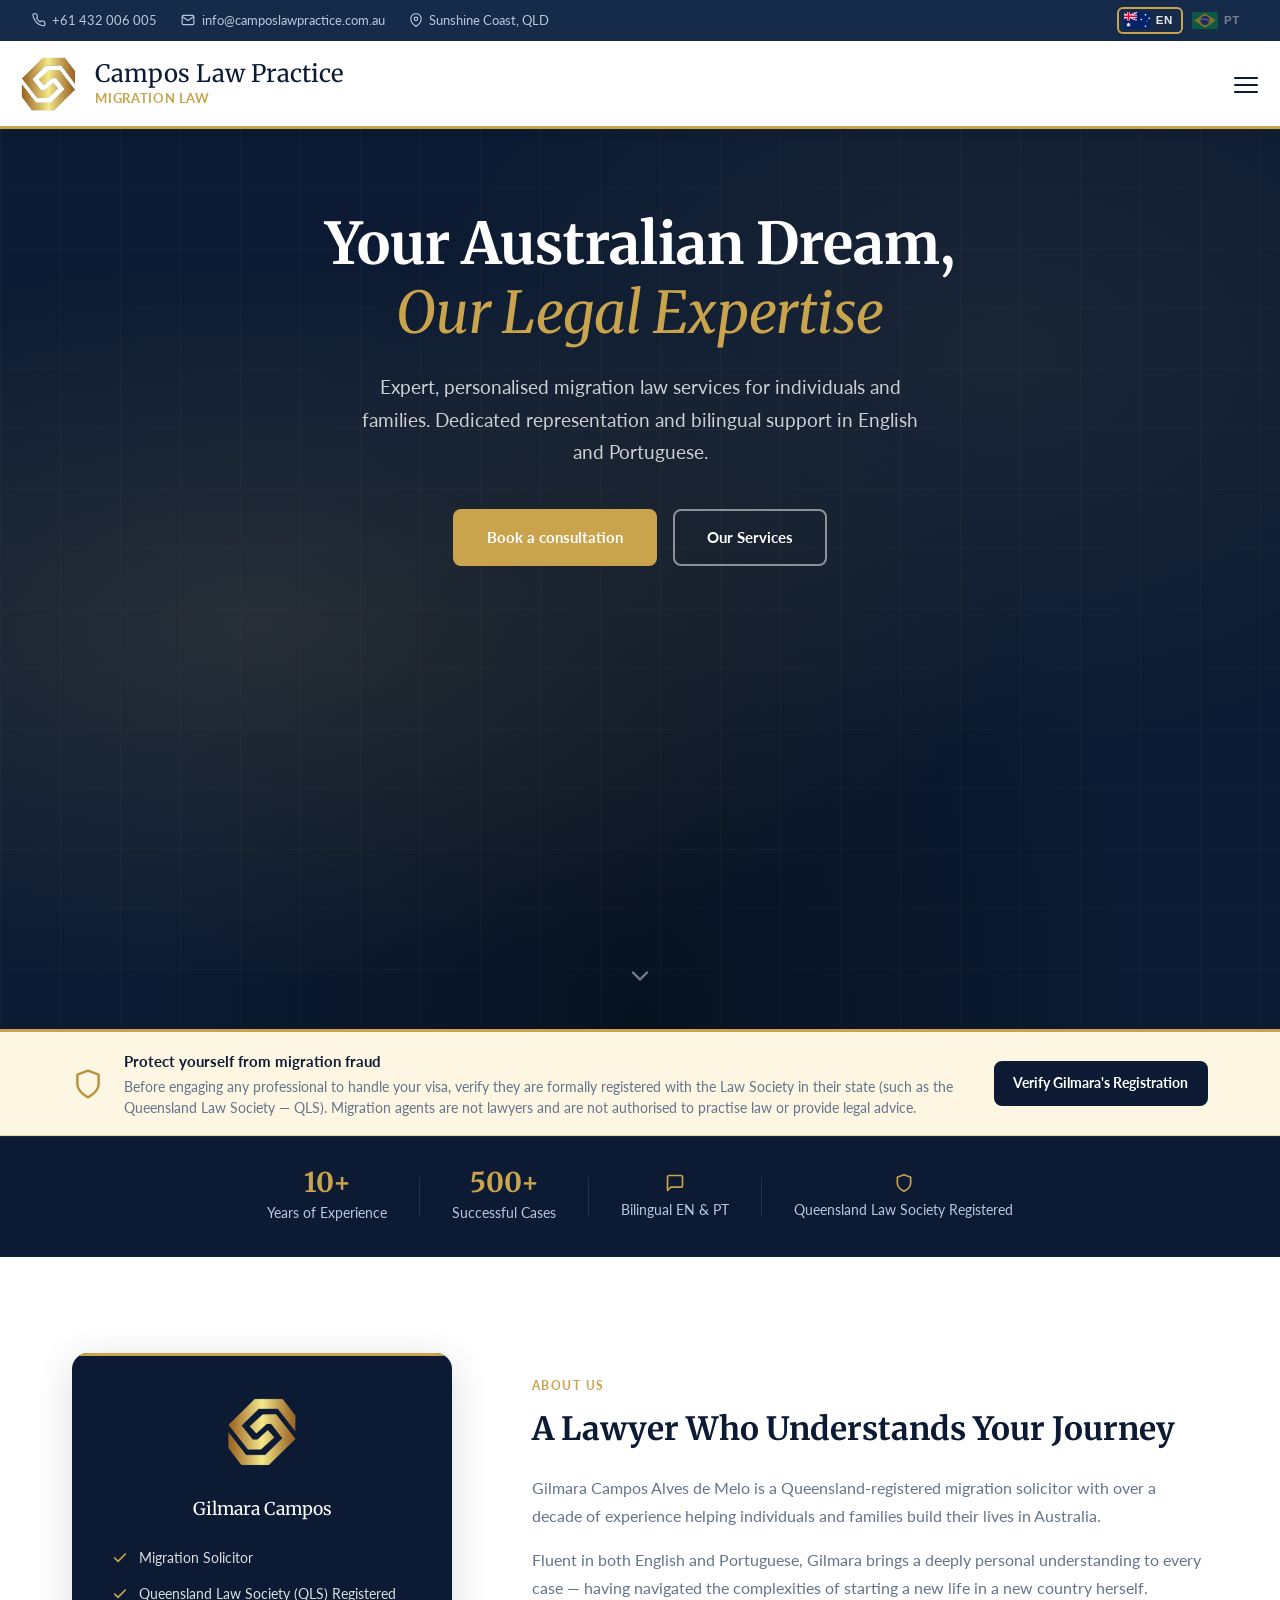
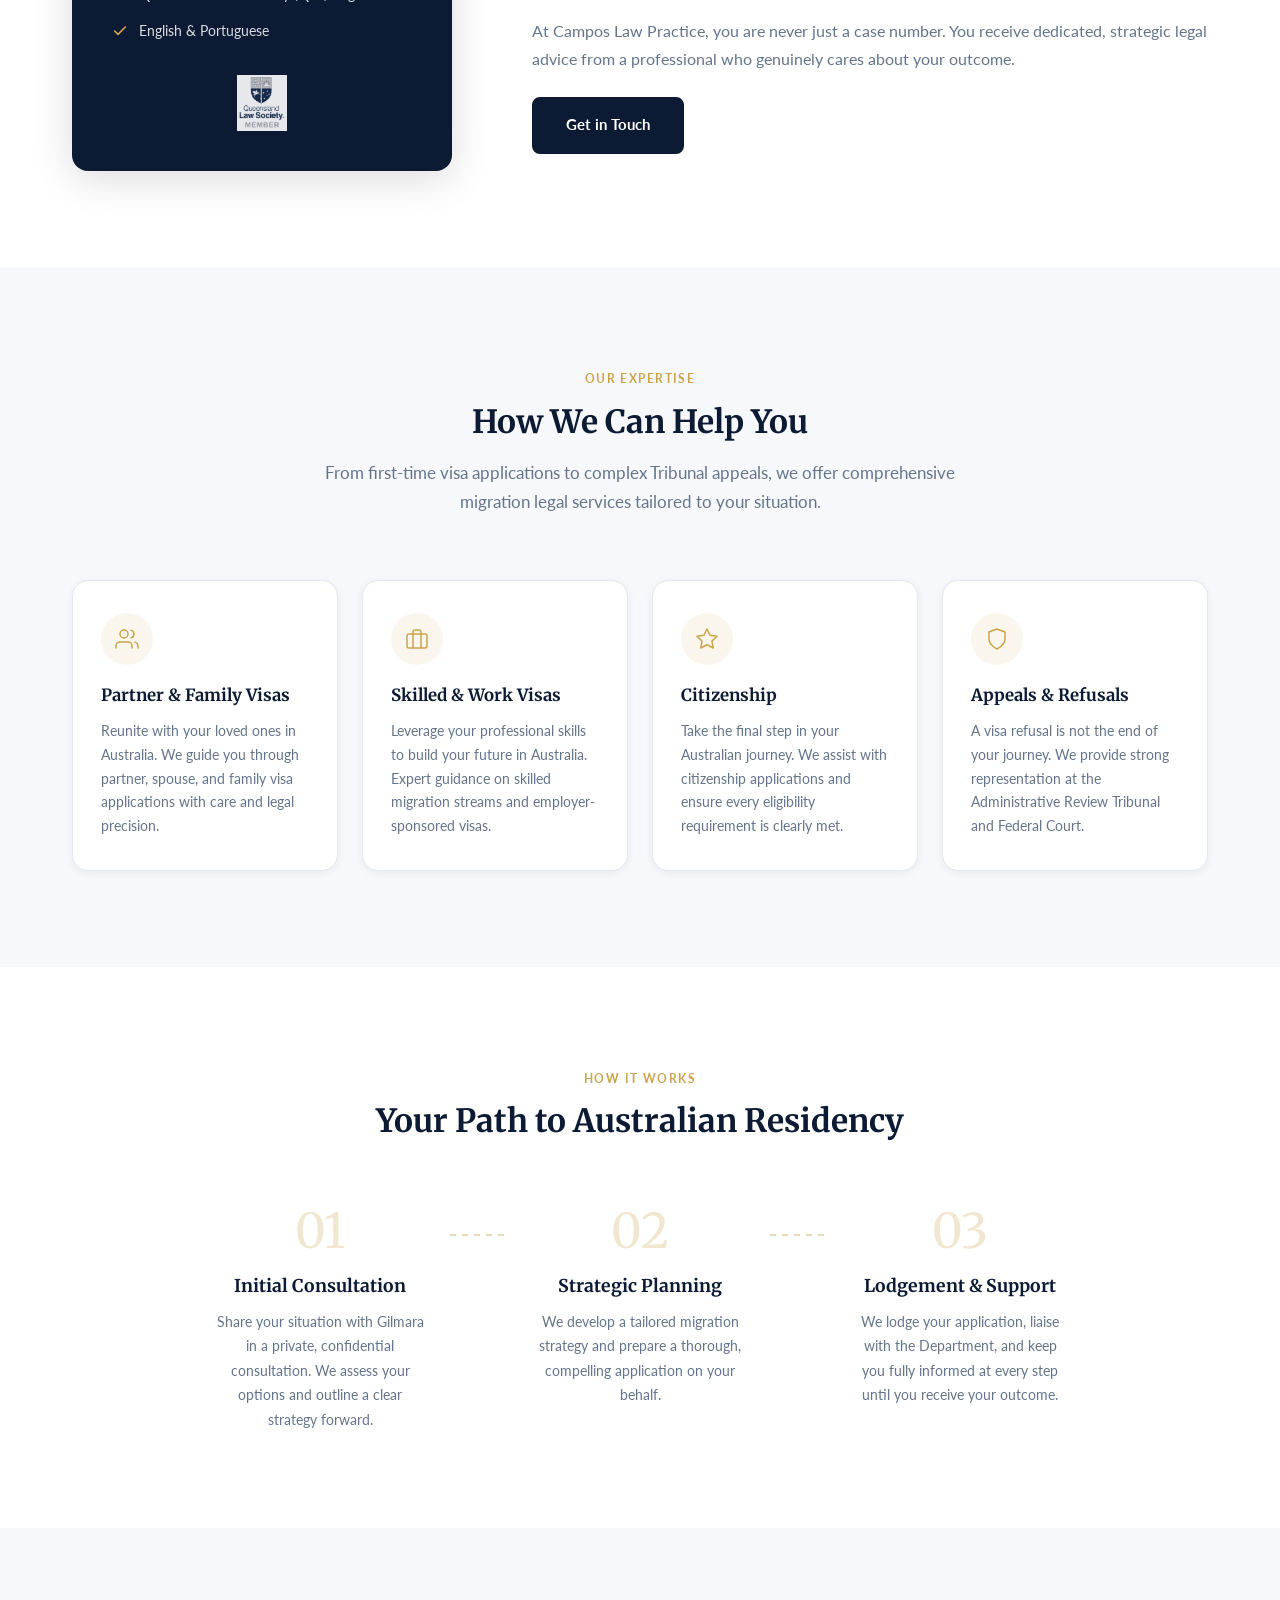
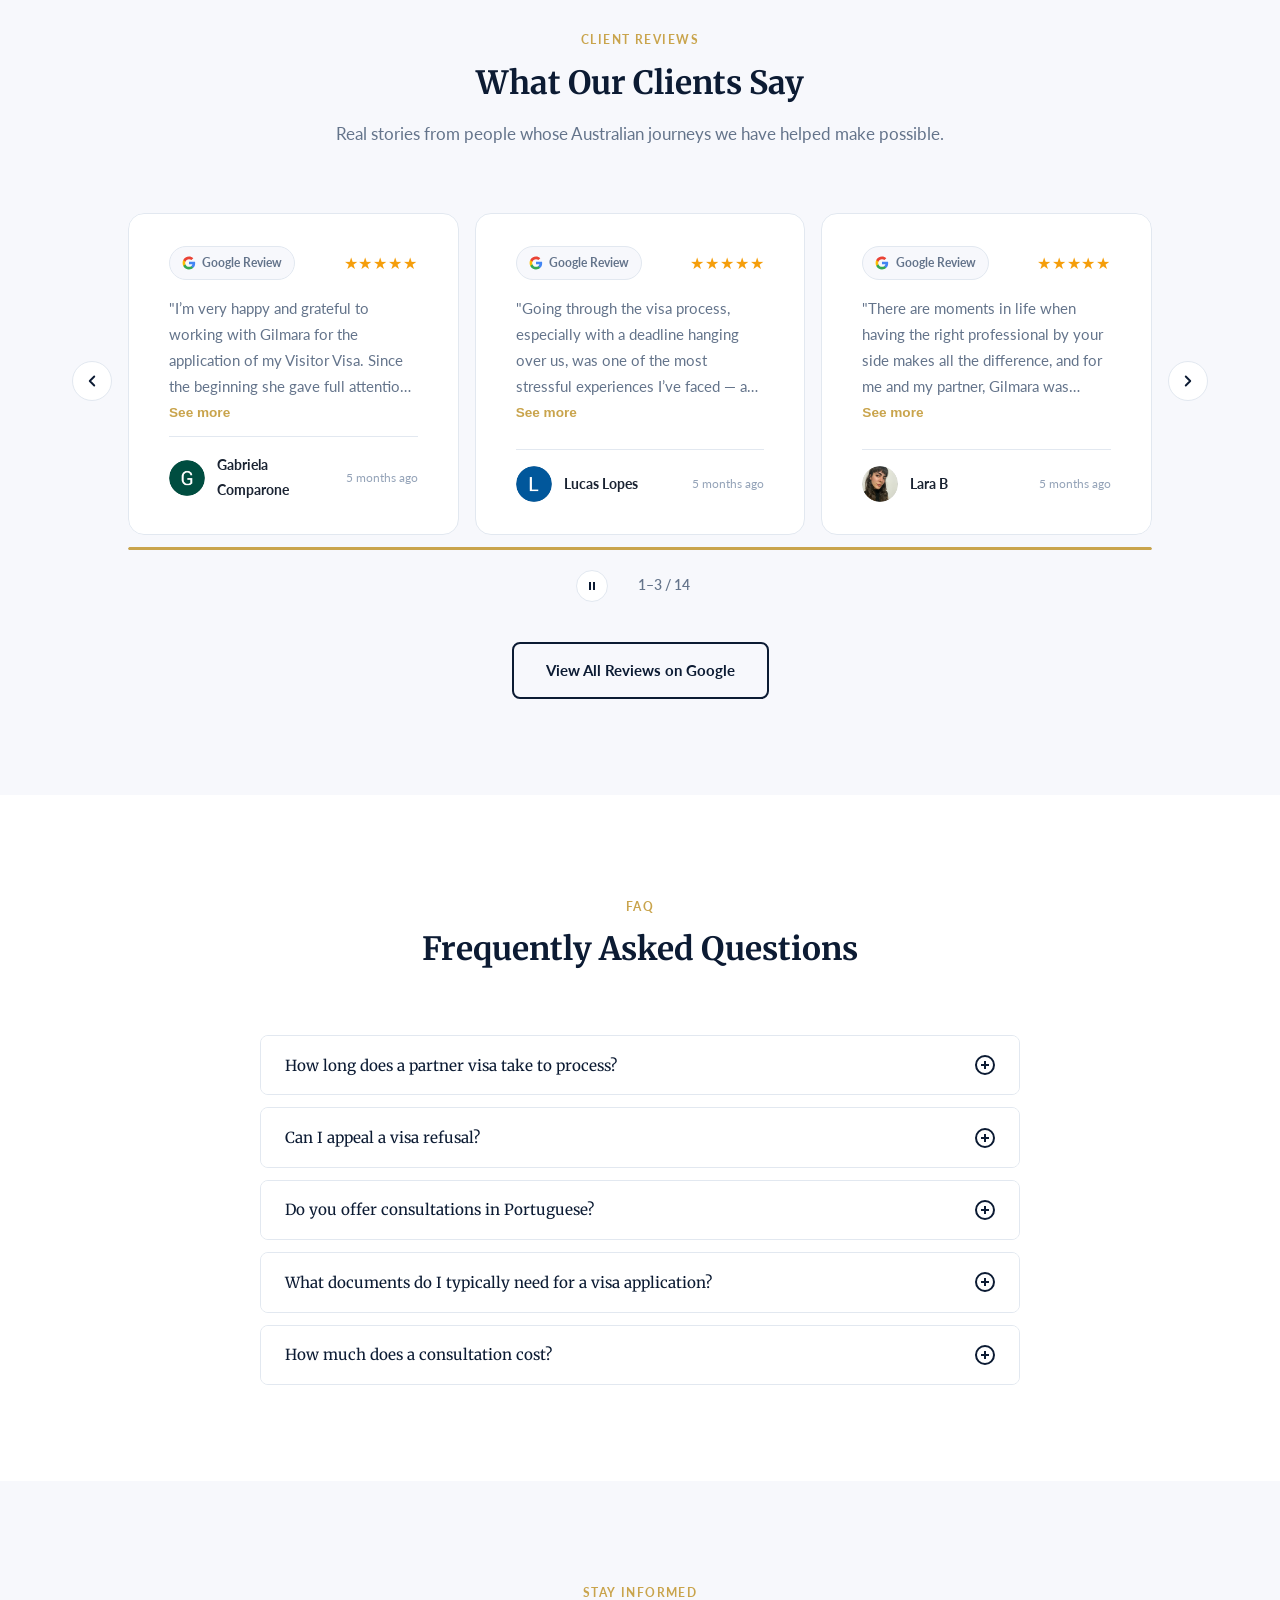
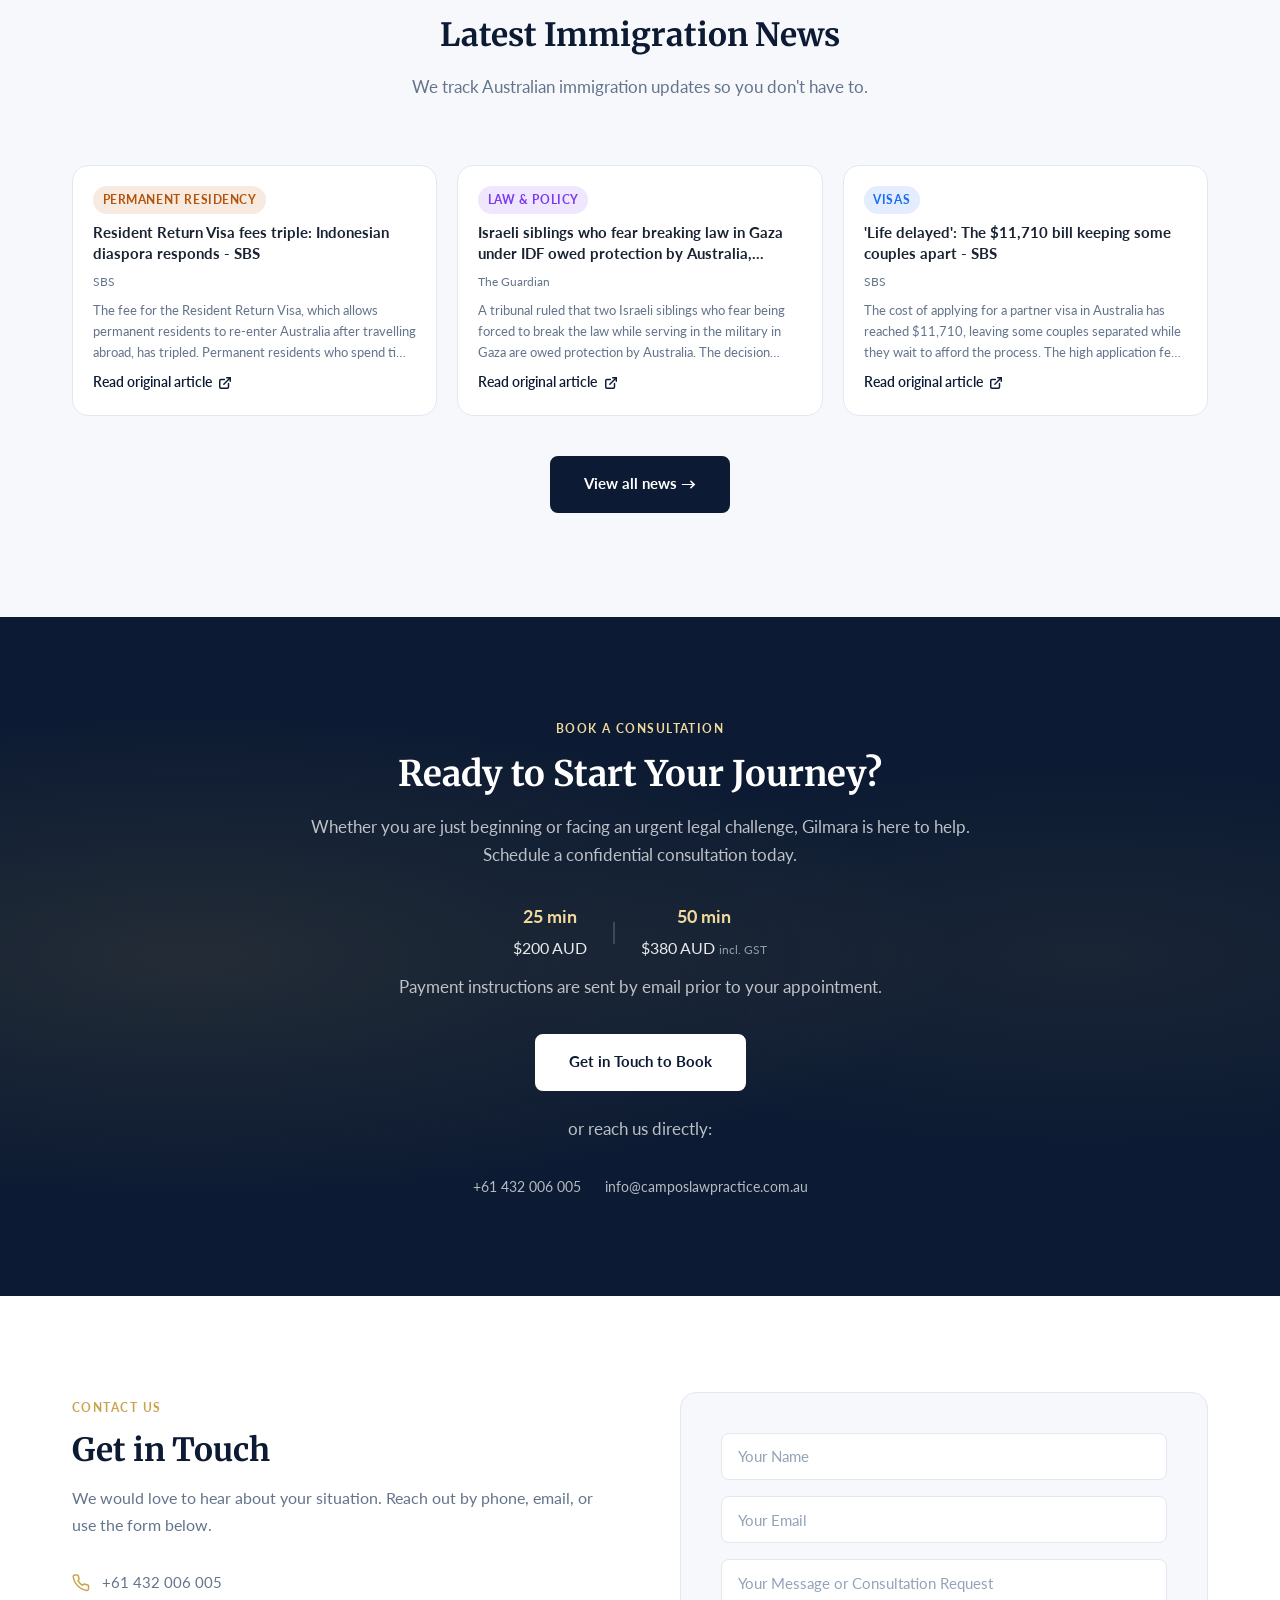
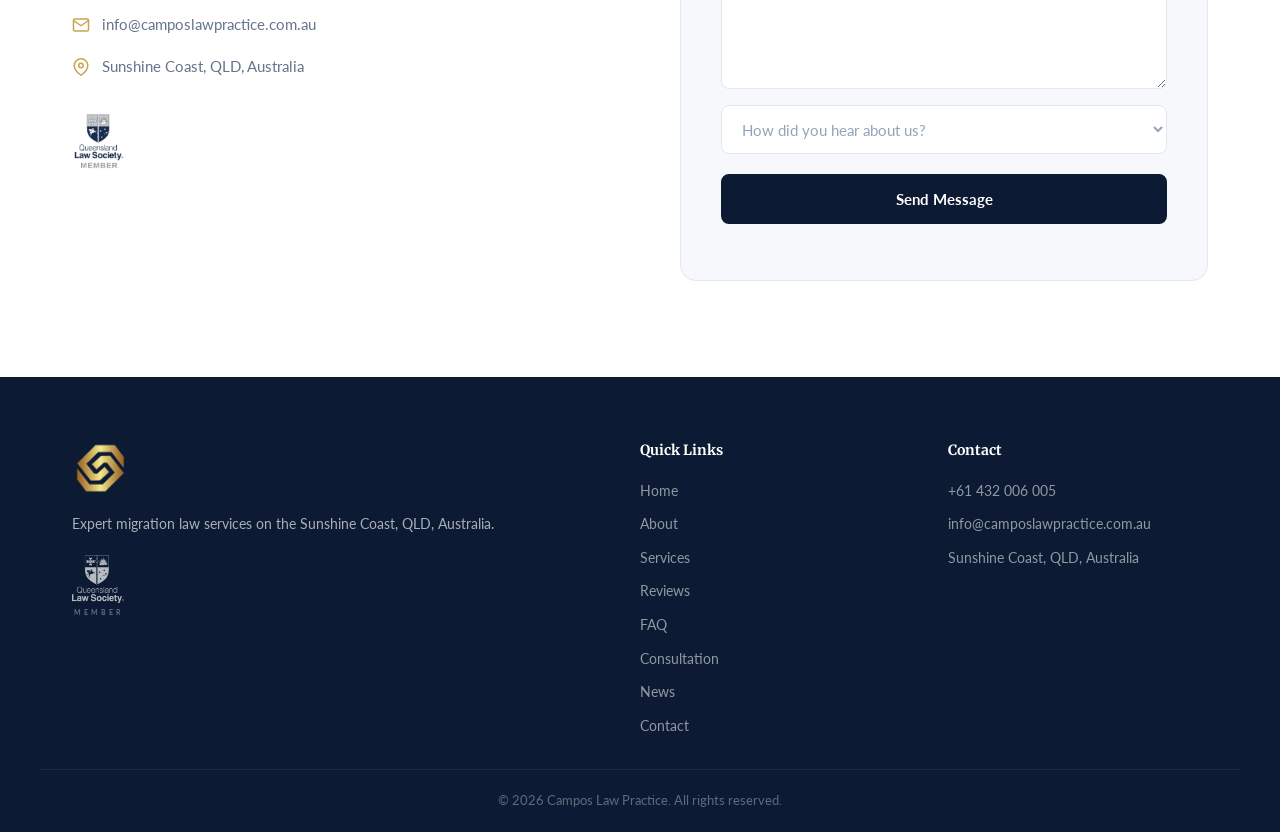
==== v2/index.html @ a2d42113 "Use sentence case for consultation CTA text (EN/PT) "Book a Consultation" -> "Book a consultation" a" ====
<!DOCTYPE html>
<html lang="en">
<head>
  <script async src="https://www.googletagmanager.com/gtag/js?id=G-N75990E0BG"></script>
  <script>
    window.dataLayer = window.dataLayer || [];
    function gtag(){dataLayer.push(arguments);}
    gtag('js', new Date());
    gtag('config', 'G-N75990E0BG');
  </script>
  <meta charset="UTF-8" />
  <meta name="viewport" content="width=device-width, initial-scale=1.0" />
  <title>Campos Law Practice — Migration Law, Sunshine Coast</title>
  <meta name="description" content="Expert migration law services on the Sunshine Coast, QLD. Partner visas, skilled migration, citizenship, appeals and refusals. Bilingual English and Portuguese." />
  <link href="https://fonts.googleapis.com/css2?family=Lato:wght@400;700&family=Merriweather:ital,wght@0,700;1,400&display=swap" rel="stylesheet">
  <link rel="stylesheet" href="style.css?v=9" />
  <script defer src="script.js"></script>
  <link rel="icon" href="img/clp.ico">
  <script src="languages.js"></script>
  <script>document.documentElement.style.opacity='0'</script>
</head>
<body>

  <!-- ===== HEADER ===== -->
  <header class="site-header" id="site-header">
    <div class="topbar">
      <div class="topbar-contacts">
        <a href="tel:+61432006005" class="topbar-item">
          <svg viewBox="0 0 24 24" fill="none" stroke="currentColor" stroke-width="2" stroke-linecap="round" stroke-linejoin="round"><path d="M22 16.92v3a2 2 0 0 1-2.18 2 19.79 19.79 0 0 1-8.63-3.07A19.5 19.5 0 0 1 4.69 12 19.79 19.79 0 0 1 1.61 3.5 2 2 0 0 1 3.6 1.32h3a2 2 0 0 1 2 1.72c.127.96.361 1.903.7 2.81a2 2 0 0 1-.45 2.11L7.91 8.96a16 16 0 0 0 6.1 6.1l.96-.96a2 2 0 0 1 2.11-.45c.907.339 1.85.573 2.81.7A2 2 0 0 1 22 16.92z"/></svg>
          +61 432 006 005
        </a>
        <a href="mailto:info@camposlawpractice.com.au" class="topbar-item">
          <svg viewBox="0 0 24 24" fill="none" stroke="currentColor" stroke-width="2" stroke-linecap="round" stroke-linejoin="round"><path d="M4 4h16c1.1 0 2 .9 2 2v12c0 1.1-.9 2-2 2H4c-1.1 0-2-.9-2-2V6c0-1.1.9-2 2-2z"/><polyline points="22,6 12,13 2,6"/></svg>
          info@camposlawpractice.com.au
        </a>
        <span class="topbar-item topbar-location">
          <svg viewBox="0 0 24 24" fill="none" stroke="currentColor" stroke-width="2" stroke-linecap="round" stroke-linejoin="round"><path d="M21 10c0 7-9 13-9 13s-9-6-9-13a9 9 0 0 1 18 0z"/><circle cx="12" cy="10" r="3"/></svg>
          Sunshine Coast, QLD
        </span>
      </div>
      <div class="topbar-right">
        <div class="lang-switch">
          <button id="en-btn" class="lang-btn active" title="English" aria-label="Switch to English">
            <img src="img/flag-au.svg" alt="" class="flag-mini">
            <span class="lang-label">EN</span>
          </button>
          <button id="pt-btn" class="lang-btn" title="Português" aria-label="Mudar para Português">
            <img src="img/flag-br.svg" alt="" class="flag-mini">
            <span class="lang-label">PT</span>
          </button>
        </div>
      </div>
    </div>

    <nav class="navbar">
      <a href="#home" class="brand">
        <img src="img/logoclp.png" alt="Campos Law Practice" class="brand-logo">
        <div class="brand-text">
          <span class="brand-name">Campos Law Practice</span>
          <span class="brand-sub">Migration Law</span>
        </div>
      </a>
      <ul class="nav-links" id="nav-links">
        <li><a href="#home" data-key="nav-home"></a></li>
        <li><a href="#about" data-key="nav-about"></a></li>
        <li><a href="#services" data-key="nav-services"></a></li>
        <li><a href="#reviews" data-key="nav-reviews"></a></li>
        <li><a href="#faq" data-key="nav-faq"></a></li>
        <li><a href="#appointment" data-key="nav-appointment"></a></li>
        <li><a href="news.html" data-key="nav-news"></a></li>
        <li><a href="#contact" data-key="nav-contact"></a></li>
      </ul>
      <div class="nav-right">
        <button class="hamburger-btn" id="hamburger-btn" aria-label="Toggle navigation" aria-expanded="false">
          <span></span><span></span><span></span>
        </button>
      </div>
    </nav>
  </header>

  <!-- ===== HERO ===== -->
  <section id="home" class="hero">
    <div class="hero-content">
      <h1 class="hero-title">
        <span data-key="hero-title">Your Australian Dream,</span><br>
        <em data-key="hero-title-em">Our Legal Expertise</em>
      </h1>
      <p class="hero-subtitle" data-key="hero-subtitle">Expert, personalised migration law services for individuals and families.</p>
      <div class="hero-actions">
        <a href="#appointment" class="btn btn-accent" data-key="hero-cta-primary">Book a consultation</a>
        <a href="#services" class="btn btn-ghost" data-key="hero-cta-secondary">Our Services</a>
      </div>
    </div>
    <a href="#about" class="hero-scroll" aria-label="Scroll down">
      <svg viewBox="0 0 24 24" fill="none" stroke="currentColor" stroke-width="2" stroke-linecap="round" stroke-linejoin="round"><polyline points="6 9 12 15 18 9"/></svg>
    </a>
  </section>

  <!-- ===== QLS TRUST BANNER ===== -->
  <div class="qls-banner">
    <div class="qls-banner-inner">
      <svg class="qls-banner-icon" viewBox="0 0 24 24" fill="none" stroke="currentColor" stroke-width="1.8" stroke-linecap="round" stroke-linejoin="round" aria-hidden="true"><path d="M12 22s8-4 8-10V5l-8-3-8 3v7c0 6 8 10 8 10z"/></svg>
      <div class="qls-banner-text">
        <strong data-key="qls-banner-title">Protect yourself from migration fraud</strong>
        <span data-key="qls-banner-body">Always verify that your migration lawyer is formally registered with the Queensland Law Society (QLS) before proceeding. Unregistered agents cannot legally practise law in Queensland.</span>
      </div>
      <a href="https://www.qls.com.au/register-of-solicitors/gilmara-campos-alves-de-melo" target="_blank" rel="noopener noreferrer" class="btn btn-primary qls-banner-cta" data-key="qls-banner-cta">Verify Gilmara's Registration</a>
    </div>
  </div>

  <!-- ===== TRUST BAR ===== -->
  <div class="trust-bar">
    <div class="trust-inner">
      <div class="trust-item">
        <strong class="trust-num" data-count="10" data-suffix="+">10+</strong>
        <span data-key="trust-experience-label">Years of Experience</span>
      </div>
      <div class="trust-divider"></div>
      <div class="trust-item">
        <strong class="trust-num" data-count="500" data-suffix="+">500+</strong>
        <span data-key="trust-cases-label">Successful Cases</span>
      </div>
      <div class="trust-divider"></div>
      <div class="trust-item">
        <svg viewBox="0 0 24 24" fill="none" stroke="currentColor" stroke-width="2" stroke-linecap="round" stroke-linejoin="round"><path d="M21 15a2 2 0 0 1-2 2H7l-4 4V5a2 2 0 0 1 2-2h14a2 2 0 0 1 2 2z"/></svg>
        <span data-key="trust-languages-label">Bilingual EN & PT</span>
      </div>
      <div class="trust-divider"></div>
      <div class="trust-item">
        <svg viewBox="0 0 24 24" fill="none" stroke="currentColor" stroke-width="2" stroke-linecap="round" stroke-linejoin="round"><path d="M12 22s8-4 8-10V5l-8-3-8 3v7c0 6 8 10 8 10z"/></svg>
        <span data-key="trust-registered-label">QLS Registered</span>
      </div>
    </div>
  </div>

  <!-- ===== ABOUT ===== -->
  <section id="about" class="section section-white">
    <div class="container about-grid">
      <div class="about-card" data-animate>
        <img src="img/logoclp.png" alt="Campos Law Practice" class="about-card-logo">
        <div class="about-card-name">Gilmara Campos</div>
        <ul class="about-card-creds">
          <li>
            <svg viewBox="0 0 24 24" fill="none" stroke="currentColor" stroke-width="2.5" stroke-linecap="round" stroke-linejoin="round"><polyline points="20 6 9 17 4 12"/></svg>
            <span data-key="about-credential-role">Migration Solicitor</span>
          </li>
          <li>
            <svg viewBox="0 0 24 24" fill="none" stroke="currentColor" stroke-width="2.5" stroke-linecap="round" stroke-linejoin="round"><polyline points="20 6 9 17 4 12"/></svg>
            <span data-key="about-credential-reg">QLS Registered</span>
          </li>
          <li>
            <svg viewBox="0 0 24 24" fill="none" stroke="currentColor" stroke-width="2.5" stroke-linecap="round" stroke-linejoin="round"><polyline points="20 6 9 17 4 12"/></svg>
            <span data-key="about-credential-lang">English & Portuguese</span>
          </li>
        </ul>
        <a href="https://www.qls.com.au/register-of-solicitors/gilmara-campos-alves-de-melo" target="_blank" rel="noopener noreferrer">
          <img src="img/qls-member.png" alt="Queensland Law Society" class="about-card-qls">
        </a>
      </div>
      <div class="about-content" data-animate data-delay="2">
        <span class="section-label" data-key="about-label">About Us</span>
        <h2 data-key="about-title">A Lawyer Who Understands Your Journey</h2>
        <p data-key="about-p1"></p>
        <p data-key="about-p2"></p>
        <p data-key="about-p3"></p>
        <a href="#contact" class="btn btn-primary" data-key="about-cta">Get in Touch</a>
      </div>
    </div>
  </section>

  <!-- ===== SERVICES ===== -->
  <section id="services" class="section section-alt">
    <div class="container">
      <div class="section-header" data-animate>
        <span class="section-label" data-key="services-label">Our Expertise</span>
        <h2 data-key="services-title">How We Can Help You</h2>
        <p data-key="services-subtitle"></p>
      </div>
      <div class="services-grid">
        <div class="service-card" data-animate data-delay="1">
          <div class="service-icon">
            <svg viewBox="0 0 24 24" fill="none" stroke="currentColor" stroke-width="1.5" stroke-linecap="round" stroke-linejoin="round"><path d="M17 21v-2a4 4 0 0 0-4-4H5a4 4 0 0 0-4 4v2"/><circle cx="9" cy="7" r="4"/><path d="M23 21v-2a4 4 0 0 0-3-3.87"/><path d="M16 3.13a4 4 0 0 1 0 7.75"/></svg>
          </div>
          <h3 data-key="service1-title">Partner & Family Visas</h3>
          <p data-key="service1-desc"></p>
        </div>
        <div class="service-card" data-animate data-delay="2">
          <div class="service-icon">
            <svg viewBox="0 0 24 24" fill="none" stroke="currentColor" stroke-width="1.5" stroke-linecap="round" stroke-linejoin="round"><rect x="2" y="7" width="20" height="14" rx="2" ry="2"/><path d="M16 21V5a2 2 0 0 0-2-2h-4a2 2 0 0 0-2 2v16"/></svg>
          </div>
          <h3 data-key="service2-title">Skilled & Work Visas</h3>
          <p data-key="service2-desc"></p>
        </div>
        <div class="service-card" data-animate data-delay="3">
          <div class="service-icon">
            <svg viewBox="0 0 24 24" fill="none" stroke="currentColor" stroke-width="1.5" stroke-linecap="round" stroke-linejoin="round"><polygon points="12 2 15.09 8.26 22 9.27 17 14.14 18.18 21.02 12 17.77 5.82 21.02 7 14.14 2 9.27 8.91 8.26 12 2"/></svg>
          </div>
          <h3 data-key="service3-title">Citizenship</h3>
          <p data-key="service3-desc"></p>
        </div>
        <div class="service-card" data-animate data-delay="4">
          <div class="service-icon">
            <svg viewBox="0 0 24 24" fill="none" stroke="currentColor" stroke-width="1.5" stroke-linecap="round" stroke-linejoin="round"><path d="M12 22s8-4 8-10V5l-8-3-8 3v7c0 6 8 10 8 10z"/></svg>
          </div>
          <h3 data-key="service4-title">Appeals & Refusals</h3>
          <p data-key="service4-desc"></p>
        </div>
      </div>
    </div>
  </section>

  <!-- ===== PROCESS ===== -->
  <section class="section section-white process-section">
    <div class="container">
      <div class="section-header" data-animate>
        <span class="section-label" data-key="process-label">How It Works</span>
        <h2 data-key="process-title">Your Path to Australian Residency</h2>
      </div>
      <div class="process-steps">
        <div class="process-step" data-animate data-delay="1">
          <div class="step-num">01</div>
          <h3 data-key="process-step1-title">Initial Consultation</h3>
          <p data-key="process-step1-desc"></p>
        </div>
        <div class="process-connector" aria-hidden="true"></div>
        <div class="process-step" data-animate data-delay="2">
          <div class="step-num">02</div>
          <h3 data-key="process-step2-title">Strategic Planning</h3>
          <p data-key="process-step2-desc"></p>
        </div>
        <div class="process-connector" aria-hidden="true"></div>
        <div class="process-step" data-animate data-delay="3">
          <div class="step-num">03</div>
          <h3 data-key="process-step3-title">Lodgement & Support</h3>
          <p data-key="process-step3-desc"></p>
        </div>
      </div>
    </div>
  </section>

  <!-- ===== REVIEWS ===== -->
  <section id="reviews" class="section section-alt">
    <div class="container">
      <div class="section-header" data-animate>
        <span class="section-label" data-key="reviews-label">Client Reviews</span>
        <h2 data-key="reviews-title">What Our Clients Say</h2>
        <p data-key="reviews-subtitle"></p>
      </div>

      <div class="carousel-wrapper">
        <button class="carousel-arrow carousel-prev" aria-label="Previous review">
          <svg viewBox="0 0 24 24" fill="none" stroke="currentColor" stroke-width="2.5" stroke-linecap="round" stroke-linejoin="round"><polyline points="15 18 9 12 15 6"/></svg>
        </button>
        <div class="carousel-track-container">
          <div class="carousel-track-overflow">
            <div class="carousel-track" id="reviews-carousel"></div>
          </div>
          <div class="carousel-progress-track">
            <div class="carousel-progress-bar" id="carousel-progress-bar"></div>
          </div>
        </div>
        <button class="carousel-arrow carousel-next" aria-label="Next review">
          <svg viewBox="0 0 24 24" fill="none" stroke="currentColor" stroke-width="2.5" stroke-linecap="round" stroke-linejoin="round"><polyline points="9 18 15 12 9 6"/></svg>
        </button>
      </div>

      <div class="carousel-controls">
        <button class="carousel-play-pause" id="carousel-play-pause" aria-label="Pause carousel">
          <svg class="icon-pause" viewBox="0 0 24 24" fill="currentColor"><rect x="6" y="4" width="4" height="16"/><rect x="14" y="4" width="4" height="16"/></svg>
          <svg class="icon-play" viewBox="0 0 24 24" fill="currentColor" style="display:none"><polygon points="5 3 19 12 5 21 5 3"/></svg>
        </button>
        <span class="carousel-counter" id="carousel-counter">1 / 1</span>
      </div>

      <div class="reviews-cta-wrap">
        <a href="https://www.google.com/maps/search/?api=1&query=Campos+Law+Practice+Sunshine+Coast" target="_blank" rel="noopener noreferrer" class="btn btn-outline" data-key="reviews-cta">
          View All Reviews on Google
        </a>
      </div>
    </div>
  </section>

  <!-- ===== FAQ ===== -->
  <section id="faq" class="section section-white">
    <div class="container faq-container">
      <div class="section-header" data-animate>
        <span class="section-label" data-key="faq-label">FAQ</span>
        <h2 data-key="faq-title">Frequently Asked Questions</h2>
      </div>
      <div class="faq-list">
        <div class="faq-item" data-animate data-delay="1">
          <button class="faq-q" aria-expanded="false">
            <span data-key="faq1-q">How long does a partner visa take?</span>
            <span class="faq-icon" aria-hidden="true"></span>
          </button>
          <div class="faq-a"><p data-key="faq1-a"></p></div>
        </div>
        <div class="faq-item" data-animate data-delay="2">
          <button class="faq-q" aria-expanded="false">
            <span data-key="faq2-q">Can I appeal a visa refusal?</span>
            <span class="faq-icon" aria-hidden="true"></span>
          </button>
          <div class="faq-a"><p data-key="faq2-a"></p></div>
        </div>
        <div class="faq-item" data-animate data-delay="3">
          <button class="faq-q" aria-expanded="false">
            <span data-key="faq3-q">Do you offer consultations in Portuguese?</span>
            <span class="faq-icon" aria-hidden="true"></span>
          </button>
          <div class="faq-a"><p data-key="faq3-a"></p></div>
        </div>
        <div class="faq-item" data-animate data-delay="4">
          <button class="faq-q" aria-expanded="false">
            <span data-key="faq4-q">What documents do I need?</span>
            <span class="faq-icon" aria-hidden="true"></span>
          </button>
          <div class="faq-a"><p data-key="faq4-a"></p></div>
        </div>
        <div class="faq-item" data-animate data-delay="5">
          <button class="faq-q" aria-expanded="false">
            <span data-key="faq5-q">How much does a consultation cost?</span>
            <span class="faq-icon" aria-hidden="true"></span>
          </button>
          <div class="faq-a"><p data-key="faq5-a"></p></div>
        </div>
      </div>
    </div>
  </section>

  <!-- ===== NEWS CTA ===== -->
  <section id="news-cta" class="section section-alt">
    <div class="container">
      <div class="section-header" data-animate>
        <span class="section-label" data-key="news-cta-label">Stay Informed</span>
        <h2 data-key="news-cta-title">Latest Immigration News</h2>
        <p data-key="news-cta-subtitle">We track Australian immigration updates so you don't have to.</p>
      </div>
      <div class="news-cta-grid" id="news-cta-grid" data-animate>
        <div class="news-cta-empty" id="news-cta-empty" style="display:none" data-key="news-empty">No news available yet.</div>
      </div>
      <div class="news-cta-actions" data-animate>
        <a href="news.html" class="btn btn-primary" data-key="news-view-all">View all news →</a>
      </div>
    </div>
  </section>

  <!-- ===== APPOINTMENT CTA ===== -->
  <section id="appointment" class="section cta-section">
    <div class="cta-content" data-animate>
      <span class="section-label light" data-key="appointment-label">Book a consultation</span>
      <h2 data-key="appointment-title">Ready to Start Your Journey?</h2>
      <p data-key="appointment-subtitle"></p>
      <div class="cta-pricing">
        <div class="cta-price-item">
          <strong>25 min</strong>
          <span>$200 AUD</span>
        </div>
        <div class="cta-price-divider">|</div>
        <div class="cta-price-item">
          <strong>50 min</strong>
          <span>$380 AUD <small>incl. GST</small></span>
        </div>
      </div>
      <p class="cta-note" data-key="appointment-note"></p>
      <a href="#contact" class="btn btn-accent-light" data-key="appointment-cta">Get in Touch to Book</a>
      <p class="cta-or" data-key="appointment-or">or reach us directly:</p>
      <div class="cta-contacts">
        <a href="tel:+61432006005">+61 432 006 005</a>
        <a href="mailto:info@camposlawpractice.com.au">info@camposlawpractice.com.au</a>
      </div>
    </div>
  </section>

  <!-- ===== CONTACT ===== -->
  <section id="contact" class="section section-white">
    <div class="container contact-grid">
      <div class="contact-info" data-animate>
        <span class="section-label" data-key="contact-label">Contact Us</span>
        <h2 data-key="contact-title">Get in Touch</h2>
        <p data-key="contact-subtitle"></p>
        <ul class="contact-details">
          <li>
            <svg viewBox="0 0 24 24" fill="none" stroke="currentColor" stroke-width="2" stroke-linecap="round" stroke-linejoin="round"><path d="M22 16.92v3a2 2 0 0 1-2.18 2 19.79 19.79 0 0 1-8.63-3.07A19.5 19.5 0 0 1 4.69 12 19.79 19.79 0 0 1 1.61 3.5 2 2 0 0 1 3.6 1.32h3a2 2 0 0 1 2 1.72c.127.96.361 1.903.7 2.81a2 2 0 0 1-.45 2.11L7.91 8.96a16 16 0 0 0 6.1 6.1l.96-.96a2 2 0 0 1 2.11-.45c.907.339 1.85.573 2.81.7A2 2 0 0 1 22 16.92z"/></svg>
            <a href="tel:+61432006005">+61 432 006 005</a>
          </li>
          <li>
            <svg viewBox="0 0 24 24" fill="none" stroke="currentColor" stroke-width="2" stroke-linecap="round" stroke-linejoin="round"><path d="M4 4h16c1.1 0 2 .9 2 2v12c0 1.1-.9 2-2 2H4c-1.1 0-2-.9-2-2V6c0-1.1.9-2 2-2z"/><polyline points="22,6 12,13 2,6"/></svg>
            <a href="mailto:info@camposlawpractice.com.au">info@camposlawpractice.com.au</a>
          </li>
          <li>
            <svg viewBox="0 0 24 24" fill="none" stroke="currentColor" stroke-width="2" stroke-linecap="round" stroke-linejoin="round"><path d="M21 10c0 7-9 13-9 13s-9-6-9-13a9 9 0 0 1 18 0z"/><circle cx="12" cy="10" r="3"/></svg>
            <span>Sunshine Coast, QLD, Australia</span>
          </li>
        </ul>
        <a href="https://www.qls.com.au/register-of-solicitors/gilmara-campos-alves-de-melo" target="_blank" rel="noopener noreferrer">
          <img src="img/qls-member.png" alt="Queensland Law Society Member" class="contact-qls">
        </a>
      </div>

      <div class="contact-form-wrap" data-animate data-delay="2">
        <form action="https://formspree.io/f/mpqqzvgr" method="POST" target="_top" id="contact-form">
          <input type="hidden" name="referrer" id="form-referrer">
          <input type="hidden" name="browser" id="form-browser">
          <input type="hidden" name="device-type" id="form-device-type">
          <input type="hidden" name="ip-address" id="form-ip">
          <input type="hidden" name="country" id="form-country">
          <input type="text" name="name" id="name" data-i18n-placeholder="form-name" placeholder="Your Name" required>
          <input type="email" name="email" id="email" data-i18n-placeholder="form-email" placeholder="Your Email" required>
          <textarea name="message" id="message" data-i18n-placeholder="form-message" placeholder="Your Message or Consultation Request" required></textarea>
          <select name="how-did-you-hear" id="how-did-you-hear">
            <option value="" disabled selected data-key="form-referral-label"></option>
            <option value="google-search" data-key="form-referral-google-search"></option>
            <option value="google-maps" data-key="form-referral-google-maps"></option>
            <option value="friend-family" data-key="form-referral-friend"></option>
            <option value="facebook" data-key="form-referral-facebook"></option>
            <option value="instagram" data-key="form-referral-instagram"></option>
            <option value="linkedin" data-key="form-referral-linkedin"></option>
            <option value="professional" data-key="form-referral-professional"></option>
            <option value="other" data-key="form-referral-other-option"></option>
          </select>
          <input type="text" name="how-did-you-hear-other" id="how-did-you-hear-other" data-i18n-placeholder="form-referral-other-detail" style="display:none">
          <button type="submit" class="btn btn-primary" data-i18n="form-submit">Send Message</button>
          <p id="my-form-status"></p>
        </form>
      </div>
    </div>
  </section>

  <!-- ===== FOOTER ===== -->
  <footer class="site-footer">
    <div class="footer-inner">
      <div class="footer-brand">
        <img src="img/logoclp.png" alt="Campos Law Practice" class="footer-logo">
        <p data-key="footer-tagline">Expert migration law services on the Sunshine Coast, QLD, Australia.</p>
        <a href="https://www.qls.com.au/register-of-solicitors/gilmara-campos-alves-de-melo" target="_blank" rel="noopener noreferrer" class="footer-qls-link">
          <img src="img/qls-logo-dark.png" alt="Queensland Law Society">
          <span class="qls-member-label">MEMBER</span>
        </a>
      </div>
      <div class="footer-col">
        <h4 data-key="footer-nav-title">Quick Links</h4>
        <ul>
          <li><a href="#home" data-key="nav-home">Home</a></li>
          <li><a href="#about" data-key="nav-about">About</a></li>
          <li><a href="#services" data-key="nav-services">Services</a></li>
          <li><a href="#reviews" data-key="nav-reviews">Reviews</a></li>
          <li><a href="#faq" data-key="nav-faq">FAQ</a></li>
          <li><a href="#appointment" data-key="nav-appointment">Consultation</a></li>
          <li><a href="news.html" data-key="nav-news">News</a></li>
          <li><a href="#contact" data-key="nav-contact">Contact</a></li>
        </ul>
      </div>
      <div class="footer-col">
        <h4 data-key="footer-contact-title">Contact</h4>
        <ul>
          <li><a href="tel:+61432006005">+61 432 006 005</a></li>
          <li><a href="mailto:info@camposlawpractice.com.au">info@camposlawpractice.com.au</a></li>
          <li>Sunshine Coast, QLD, Australia</li>
        </ul>
      </div>
    </div>
    <div class="footer-bottom">
      <p>&copy; <span id="year"></span> Campos Law Practice. <span data-key="footer-copy">All rights reserved.</span></p>
    </div>
  </footer>

</body>
</html>
---- v2/style.css ----
/* ===== DESIGN TOKENS ===== */
:root {
  --primary:       #0c1b33;
  --primary-light: #162a4a;
  --accent:        #c9a44c;
  --accent-hover:  #b8933b;
  --accent-light:  #f0d99a;
  --bg:            #ffffff;
  --bg-alt:        #f7f8fc;
  --text:          #1a2332;
  --text-muted:    #64748b;
  --text-light:    #94a3b8;
  --border:        #e2e8f0;
  --radius:        8px;
  --radius-lg:     16px;
  --shadow-sm:     0 2px 8px rgba(0,0,0,0.06);
  --shadow-md:     0 4px 20px rgba(0,0,0,0.10);
  --shadow-lg:     0 8px 40px rgba(0,0,0,0.14);
  --ease:          0.25s ease;
  --font-heading:  'Merriweather', serif;
  --font-body:     'Lato', sans-serif;
  --max-w:         1200px;
}

/* ===== RESET ===== */
*, *::before, *::after { box-sizing: border-box; margin: 0; padding: 0; }

html { scroll-behavior: smooth; }

body {
  font-family: var(--font-body);
  color: var(--text);
  background: var(--bg);
  line-height: 1.7;
  -webkit-font-smoothing: antialiased;
}

img { max-width: 100%; display: block; }
a { color: inherit; text-decoration: none; }

section[id] { scroll-margin-top: 80px; }

/* ===== LAYOUT ===== */
.container {
  max-width: var(--max-w);
  margin: 0 auto;
  padding: 0 2rem;
}

.section { padding: 6rem 0; }
.section-white { background: var(--bg); }
.section-alt   { background: var(--bg-alt); }

/* ===== TYPOGRAPHY ===== */
h1, h2, h3, h4 {
  font-family: var(--font-heading);
  color: var(--primary);
  line-height: 1.3;
}

.section-label {
  display: inline-block;
  font-size: 0.75rem;
  font-weight: 700;
  letter-spacing: 0.12em;
  text-transform: uppercase;
  color: var(--accent);
  margin-bottom: 0.75rem;
}

.section-label.light { color: var(--accent-light); }

.section-header {
  text-align: center;
  max-width: 680px;
  margin: 0 auto 4rem;
}

.section-header h2 { font-size: 2rem; margin-bottom: 1rem; }
.section-header p  { color: var(--text-muted); font-size: 1.05rem; }

/* ===== BUTTONS ===== */
.btn {
  display: inline-block;
  padding: 0.85rem 2rem;
  border-radius: var(--radius);
  font-family: var(--font-body);
  font-size: 0.95rem;
  font-weight: 700;
  cursor: pointer;
  transition: all var(--ease);
  border: 2px solid transparent;
  text-align: center;
  white-space: nowrap;
}

.btn-primary {
  background: var(--primary);
  color: #fff;
  border-color: var(--primary);
}
.btn-primary:hover {
  background: var(--primary-light);
  border-color: var(--primary-light);
  transform: translateY(-2px);
  box-shadow: var(--shadow-md);
}

.btn-accent {
  background: var(--accent);
  color: #fff;
  border-color: var(--accent);
}
.btn-accent:hover {
  background: var(--accent-hover);
  border-color: var(--accent-hover);
  transform: translateY(-2px);
  box-shadow: 0 4px 20px rgba(201,164,76,0.35);
}

.btn-accent-light {
  background: #fff;
  color: var(--primary);
  border-color: #fff;
}
.btn-accent-light:hover {
  background: var(--accent-light);
  border-color: var(--accent-light);
  transform: translateY(-2px);
}

.btn-ghost {
  background: transparent;
  color: #fff;
  border-color: rgba(255,255,255,0.5);
}
.btn-ghost:hover {
  background: rgba(255,255,255,0.1);
  border-color: #fff;
}

.btn-outline {
  background: transparent;
  color: var(--primary);
  border-color: var(--primary);
}
.btn-outline:hover {
  background: var(--primary);
  color: #fff;
  transform: translateY(-2px);
}

/* ===== SCROLL ANIMATIONS ===== */
[data-animate] {
  opacity: 0;
  transform: translateY(28px);
  transition: opacity 0.65s ease, transform 0.65s ease;
}
[data-animate][data-delay="1"] { transition-delay: 0.10s; }
[data-animate][data-delay="2"] { transition-delay: 0.20s; }
[data-animate][data-delay="3"] { transition-delay: 0.30s; }
[data-animate][data-delay="4"] { transition-delay: 0.40s; }
[data-animate][data-delay="5"] { transition-delay: 0.50s; }
[data-animate].animated { opacity: 1; transform: translateY(0); }

/* ===== TOPBAR ===== */
.topbar {
  background: var(--primary-light);
  color: #b8c8dc;
  display: flex;
  align-items: center;
  justify-content: space-between;
  padding: 0.55rem 2rem;
  font-size: 0.82rem;
  gap: 1rem;
}

.topbar-contacts {
  display: flex;
  align-items: center;
  gap: 1.5rem;
  flex-wrap: wrap;
}

.topbar-item {
  display: flex;
  align-items: center;
  gap: 0.4rem;
  color: #b8c8dc;
  transition: color var(--ease);
  white-space: nowrap;
}
.topbar-item:hover { color: var(--accent-light); }
.topbar-item svg { width: 14px; height: 14px; flex-shrink: 0; }
.topbar-location { cursor: default; }

.topbar-right {
  display: flex;
  align-items: center;
  gap: 1rem;
  flex-shrink: 0;
}

.lang-switch { display: flex; gap: 0.35rem; align-items: center; }

.lang-btn {
  width: auto; height: auto;
  padding: 0.2rem 0.5rem 0.2rem 0.35rem;
  display: flex;
  align-items: center;
  gap: 0.35rem;
  background: transparent;
  border: none;
  border-radius: 4px;
  cursor: pointer;
  opacity: 0.45;
  transition: opacity var(--ease), box-shadow var(--ease), transform var(--ease);
}
.lang-btn:hover { opacity: 0.8; transform: scale(1.05); }
.lang-btn.active {
  opacity: 1;
  box-shadow: 0 0 0 2px var(--accent);
}

.flag-mini {
  width: 26px; height: 17px;
  border-radius: 2px;
  object-fit: cover;
  display: block;
}

.lang-label {
  font-size: 0.72rem;
  font-weight: 700;
  color: rgba(255,255,255,0.9);
  letter-spacing: 0.06em;
  line-height: 1;
}

.qls-topbar-link { display: none; }
.qls-topbar-img { height: 52px; object-fit: contain; }

/* ===== NAVBAR ===== */
.site-header {
  position: sticky;
  top: 0;
  z-index: 1000;
}

.navbar {
  background: var(--bg);
  display: flex;
  align-items: center;
  justify-content: space-between;
  padding: 0.9rem 2rem;
  box-shadow: 0 2px 12px rgba(0,0,0,0.08);
  position: relative;
}

.navbar::after {
  content: '';
  position: absolute;
  bottom: 0; left: 0;
  width: 100%; height: 3px;
  background: var(--accent);
}

.brand {
  display: flex;
  align-items: center;
  gap: 0.9rem;
  flex-shrink: 0;
  text-decoration: none;
}

.brand-logo { height: 64px; width: auto; }

.brand-text {
  display: flex;
  flex-direction: column;
}

.brand-name {
  font-family: var(--font-heading);
  font-size: 1.5rem;
  color: var(--primary);
  line-height: 1.2;
}

.brand-sub {
  font-size: 0.8rem;
  color: var(--accent);
  font-weight: 700;
  letter-spacing: 0.05em;
  text-transform: uppercase;
}

.nav-links {
  list-style: none;
  display: flex;
  gap: 1.75rem;
  position: absolute;
  left: 50%;
  transform: translateX(-50%);
}

.nav-links a {
  font-size: 0.88rem;
  font-weight: 700;
  color: var(--primary);
  transition: color var(--ease);
  position: relative;
  padding-bottom: 2px;
}

.nav-links a::after {
  content: '';
  position: absolute;
  width: 0; height: 2px;
  bottom: -4px; left: 0;
  background: var(--accent);
  transition: width var(--ease);
}

.nav-links a:hover,
.nav-links a.active { color: var(--accent); }
.nav-links a:hover::after,
.nav-links a.active::after { width: 100%; }

.nav-right {
  display: flex;
  align-items: center;
  gap: 1rem;
  flex-shrink: 0;
}

.qls-nav-img { height: 52px; width: auto; }

/* ===== HAMBURGER ===== */
.hamburger-btn {
  display: none;
  flex-direction: column;
  justify-content: center;
  gap: 5px;
  background: none;
  border: none;
  cursor: pointer;
  padding: 0.4rem;
}
.hamburger-btn span {
  display: block;
  width: 24px; height: 2px;
  background: var(--primary);
  border-radius: 2px;
  transition: transform 0.3s ease, opacity 0.3s ease;
}
.hamburger-btn.open span:nth-child(1) { transform: translateY(7px) rotate(45deg); }
.hamburger-btn.open span:nth-child(2) { opacity: 0; }
.hamburger-btn.open span:nth-child(3) { transform: translateY(-7px) rotate(-45deg); }

/* ===== HERO ===== */
.hero {
  min-height: 100vh;
  background: var(--primary);
  background-image:
    radial-gradient(ellipse at 20% 55%, rgba(201,164,76,0.14) 0%, transparent 52%),
    radial-gradient(ellipse at 78% 25%, rgba(201,164,76,0.08) 0%, transparent 42%),
    radial-gradient(ellipse at 50% 100%, rgba(7,17,31,0.9) 0%, transparent 55%);
  display: flex;
  flex-direction: column;
  align-items: center;
  justify-content: flex-start;
  text-align: center;
  color: #fff;
  position: relative;
  overflow: hidden;
  padding: 5rem 2rem 5rem;
}

.hero::before {
  content: '';
  position: absolute;
  inset: 0;
  background-image:
    linear-gradient(rgba(201,164,76,0.04) 1px, transparent 1px),
    linear-gradient(90deg, rgba(201,164,76,0.04) 1px, transparent 1px);
  background-size: 60px 60px;
  pointer-events: none;
}

.hero-content {
  position: relative;
  max-width: 820px;
  animation: heroEnter 1s ease both;
}

@keyframes heroEnter {
  from { opacity: 0; transform: translateY(32px); }
  to   { opacity: 1; transform: translateY(0); }
}

.hero-title {
  font-family: var(--font-heading);
  font-size: clamp(2.2rem, 5vw, 3.6rem);
  color: #fff;
  margin-bottom: 1.5rem;
  line-height: 1.2;
  animation: heroEnter 1s 0.2s ease both;
}

.hero-title em {
  font-style: italic;
  color: var(--accent);
  font-weight: 400;
}

.hero-subtitle {
  font-size: clamp(1rem, 2vw, 1.2rem);
  color: rgba(255,255,255,0.78);
  max-width: 580px;
  margin: 0 auto 2.5rem;
  animation: heroEnter 1s 0.3s ease both;
}

.hero-actions {
  display: flex;
  gap: 1rem;
  justify-content: center;
  flex-wrap: wrap;
  animation: heroEnter 1s 0.4s ease both;
}

.hero-scroll {
  position: absolute;
  bottom: 2rem;
  left: 50%;
  transform: translateX(-50%);
  color: rgba(255,255,255,0.45);
  animation: bounce 2s 1.5s infinite;
  transition: color var(--ease);
}
.hero-scroll:hover { color: var(--accent); }
.hero-scroll svg { width: 28px; height: 28px; }

@keyframes bounce {
  0%, 100% { transform: translateX(-50%) translateY(0); }
  50%       { transform: translateX(-50%) translateY(8px); }
}

/* ===== QLS TRUST BANNER ===== */
.qls-banner {
  background: #fdf6e3;
  border-top: 3px solid var(--accent);
  border-bottom: 1px solid #e8d5a3;
}

.qls-banner-inner {
  max-width: var(--max-w);
  margin: 0 auto;
  padding: 1.1rem 2rem;
  display: flex;
  align-items: center;
  gap: 1.25rem;
}

.qls-banner-icon {
  width: 2rem;
  height: 2rem;
  color: var(--accent-hover);
  flex-shrink: 0;
}

.qls-banner-text {
  flex: 1;
  font-size: 0.875rem;
  color: var(--text-muted);
  line-height: 1.5;
}

.qls-banner-text strong {
  display: block;
  color: var(--primary);
  font-size: 0.95rem;
  margin-bottom: 0.2rem;
}

.qls-banner-cta {
  white-space: nowrap;
  flex-shrink: 0;
  font-size: 0.85rem;
  padding: 0.55rem 1.1rem;
}

/* ===== TRUST BAR ===== */
.trust-bar {
  background: var(--primary);
  border-top: 1px solid rgba(255,255,255,0.06);
}

.trust-inner {
  max-width: var(--max-w);
  margin: 0 auto;
  padding: 1.5rem 2rem;
  display: flex;
  align-items: center;
  justify-content: center;
  gap: 0;
  flex-wrap: wrap;
}

.trust-item {
  display: flex;
  align-items: center;
  gap: 0.6rem;
  color: #b8c8dc;
  font-size: 0.88rem;
  padding: 0.5rem 2rem;
  text-align: center;
  flex-direction: column;
  gap: 0.3rem;
}

.trust-item svg { width: 20px; height: 20px; color: var(--accent); }

.trust-num {
  font-size: 1.7rem;
  font-family: var(--font-heading);
  color: var(--accent);
  line-height: 1;
}

.trust-divider {
  width: 1px;
  height: 40px;
  background: rgba(255,255,255,0.1);
  flex-shrink: 0;
}

/* ===== ABOUT ===== */
.about-grid {
  display: grid;
  grid-template-columns: 380px 1fr;
  gap: 5rem;
  align-items: center;
}

.about-card {
  background: var(--primary);
  border-radius: var(--radius-lg);
  padding: 2.5rem;
  text-align: center;
  color: #fff;
  box-shadow: var(--shadow-lg);
  position: relative;
  overflow: hidden;
}

.about-card::before {
  content: '';
  position: absolute;
  top: 0; left: 0; right: 0;
  height: 3px;
  background: var(--accent);
}

.about-card-logo {
  height: 80px;
  width: auto;
  margin: 0 auto 1.5rem;
  border-radius: var(--radius);
}

.about-card-name {
  font-family: var(--font-heading);
  font-size: 1.1rem;
  color: #fff;
  line-height: 1.4;
  margin-bottom: 1.5rem;
}

.about-card-creds {
  list-style: none;
  display: flex;
  flex-direction: column;
  gap: 0.75rem;
  margin-bottom: 2rem;
  text-align: left;
}

.about-card-creds li {
  display: flex;
  align-items: center;
  gap: 0.7rem;
  font-size: 0.9rem;
  color: rgba(255,255,255,0.85);
}

.about-card-creds svg {
  width: 16px; height: 16px;
  color: var(--accent);
  flex-shrink: 0;
}

.about-card-qls {
  height: 56px;
  width: auto;
  margin: 0 auto;
  opacity: 0.9;
  transition: opacity var(--ease);
}
.about-card-qls:hover { opacity: 1; }

.about-content h2 {
  font-size: 2rem;
  margin-bottom: 1.5rem;
}

.about-content p {
  color: var(--text-muted);
  margin-bottom: 1rem;
  font-size: 1.02rem;
}

.about-content .btn { margin-top: 0.5rem; }

/* ===== SERVICES ===== */
.services-grid {
  display: grid;
  grid-template-columns: repeat(4, 1fr);
  gap: 1.5rem;
  max-width: var(--max-w);
  margin: 0 auto;
}

.service-card {
  background: var(--bg);
  border-radius: var(--radius-lg);
  padding: 2rem 1.75rem;
  box-shadow: var(--shadow-sm);
  border: 1px solid var(--border);
  transition: transform var(--ease), box-shadow var(--ease), border-color var(--ease);
  position: relative;
  overflow: hidden;
}

.service-card::after {
  content: '';
  position: absolute;
  top: 0; left: 0; right: 0;
  height: 3px;
  background: var(--accent);
  transform: scaleX(0);
  transform-origin: left;
  transition: transform 0.3s ease;
}

.service-card:hover {
  transform: translateY(-6px);
  box-shadow: var(--shadow-md);
  border-color: transparent;
}
.service-card:hover::after { transform: scaleX(1); }

.service-icon {
  width: 52px; height: 52px;
  background: rgba(201,164,76,0.1);
  border-radius: 50%;
  display: flex;
  align-items: center;
  justify-content: center;
  margin-bottom: 1.25rem;
  transition: background var(--ease);
}
.service-icon svg { width: 24px; height: 24px; color: var(--accent); }
.service-card:hover .service-icon { background: rgba(201,164,76,0.18); }

.service-card h3 {
  font-size: 1.05rem;
  margin-bottom: 0.75rem;
  color: var(--primary);
}

.service-card p {
  font-size: 0.9rem;
  color: var(--text-muted);
  line-height: 1.65;
}

/* ===== PROCESS ===== */
.process-section { background: var(--bg); }

.process-steps {
  display: grid;
  grid-template-columns: 1fr auto 1fr auto 1fr;
  align-items: start;
  gap: 0;
  max-width: 900px;
  margin: 0 auto;
}

.process-step { text-align: center; padding: 0 1.5rem; }

.step-num {
  font-family: var(--font-heading);
  font-size: 3rem;
  color: var(--accent);
  opacity: 0.25;
  line-height: 1;
  margin-bottom: 1.25rem;
  transition: opacity var(--ease);
}
.process-step:hover .step-num { opacity: 0.9; }

.process-step h3 {
  font-size: 1.1rem;
  margin-bottom: 0.75rem;
  color: var(--primary);
}

.process-step p { font-size: 0.9rem; color: var(--text-muted); }

.process-connector {
  align-self: start;
  margin-top: 1.7rem;
  width: 60px;
  height: 2px;
  background: repeating-linear-gradient(
    90deg,
    var(--accent) 0px, var(--accent) 6px,
    transparent 6px, transparent 12px
  );
  opacity: 0.4;
  flex-shrink: 0;
}

/* ===== REVIEWS ===== */
.reviews-section .section-header { margin-bottom: 3rem; }

.carousel-wrapper {
  display: flex;
  align-items: center;
  gap: 1rem;
  margin-bottom: 1.25rem;
}

.carousel-track-container { flex: 1; overflow: hidden; }

.carousel-track-overflow { overflow: hidden; border-radius: var(--radius-lg); }

.carousel-track {
  display: flex;
  transition: transform 0.5s cubic-bezier(0.25, 0.46, 0.45, 0.94);
}

.review-card {
  flex: 0 0 auto; /* width set by JS via updateLayout() */
  background: var(--bg);
  border-radius: var(--radius-lg);
  padding: 2rem 2.5rem;
  border: 1px solid var(--border);
  display: flex;
  flex-direction: column;
  gap: 1rem;
}

.review-top {
  display: flex;
  justify-content: space-between;
  align-items: center;
}

.google-badge {
  display: flex;
  align-items: center;
  gap: 0.4rem;
  font-size: 0.78rem;
  font-weight: 700;
  color: var(--text-muted);
  background: var(--bg-alt);
  padding: 0.35rem 0.75rem;
  border-radius: 999px;
  border: 1px solid var(--border);
  transition: border-color var(--ease);
}
.google-badge:hover { border-color: var(--accent); }

.stars { color: #f59e0b; font-size: 1rem; letter-spacing: 0.05em; }

.review-text-wrapper { flex: 1; }

.review-text {
  font-size: 0.95rem;
  color: var(--text-muted);
  line-height: 1.7;
  display: -webkit-box;
  -webkit-line-clamp: 4;
  -webkit-box-orient: vertical;
  overflow: hidden;
}

.see-more-btn {
  background: none;
  border: none;
  color: var(--accent);
  font-size: 0.85rem;
  font-weight: 700;
  cursor: pointer;
  padding: 0;
  margin-top: 0.35rem;
  display: block;
}

.review-divider {
  height: 1px;
  background: var(--border);
}

.review-footer {
  display: flex;
  align-items: center;
  justify-content: space-between;
  gap: 0.75rem;
}

.review-author-info {
  display: flex;
  align-items: center;
  gap: 0.75rem;
}

.review-avatar {
  width: 36px; height: 36px;
  border-radius: 50%;
  object-fit: cover;
  flex-shrink: 0;
}
.review-avatar-fallback {
  width: 36px; height: 36px;
  border-radius: 50%;
  background: var(--primary);
  color: #fff;
  font-size: 0.9rem;
  font-weight: 700;
  display: flex;
  align-items: center;
  justify-content: center;
  flex-shrink: 0;
}

.review-name { font-weight: 700; font-size: 0.9rem; color: var(--text); }
.review-date { font-size: 0.78rem; color: var(--text-light); white-space: nowrap; }

.carousel-arrow {
  width: 40px; height: 40px;
  border-radius: 50%;
  border: 1px solid var(--border);
  background: var(--bg);
  cursor: pointer;
  display: flex;
  align-items: center;
  justify-content: center;
  flex-shrink: 0;
  transition: all var(--ease);
  color: var(--primary);
}
.carousel-arrow svg { width: 18px; height: 18px; }
.carousel-arrow:hover {
  background: var(--primary);
  border-color: var(--primary);
  color: #fff;
}

.carousel-progress-track {
  height: 3px;
  background: var(--border);
  border-radius: 99px;
  margin-top: 0.75rem;
  overflow: hidden;
}
.carousel-progress-bar {
  height: 100%;
  width: 0%;
  background: var(--accent);
  border-radius: 99px;
}
.carousel-progress-bar.animating {
  animation: progress 10s linear forwards;
}
@keyframes progress { to { width: 100%; } }

.carousel-controls {
  display: flex;
  align-items: center;
  justify-content: center;
  gap: 1rem;
  margin-top: 1.25rem;
}

.carousel-play-pause {
  width: 32px; height: 32px;
  border-radius: 50%;
  border: 1px solid var(--border);
  background: var(--bg);
  cursor: pointer;
  display: flex;
  align-items: center;
  justify-content: center;
  color: var(--primary);
  transition: all var(--ease);
}
.carousel-play-pause svg { width: 12px; height: 12px; }
.carousel-play-pause:hover { background: var(--primary); color: #fff; border-color: var(--primary); }

.carousel-counter {
  font-size: 0.85rem;
  font-weight: 600;
  color: var(--text-muted);
  min-width: 80px;
  text-align: center;
}

/* ===== REVIEW MODAL ===== */
.review-modal-overlay {
  position: fixed;
  inset: 0;
  background: rgba(12, 27, 51, 0.55);
  backdrop-filter: blur(4px);
  -webkit-backdrop-filter: blur(4px);
  z-index: 1000;
  display: flex;
  align-items: center;
  justify-content: center;
  padding: 1.5rem;
  opacity: 0;
  pointer-events: none;
  transition: opacity 0.25s ease;
}
.review-modal-overlay.open {
  opacity: 1;
  pointer-events: all;
}
.review-modal-card {
  background: var(--bg);
  border-radius: var(--radius-lg);
  width: 100%;
  max-width: 640px;
  max-height: 88vh;
  overflow-y: auto;
  padding: 2rem 2.5rem;
  position: relative;
  box-shadow: var(--shadow-lg);
  transform: translateY(20px) scale(0.98);
  transition: transform 0.25s cubic-bezier(0.25, 0.46, 0.45, 0.94);
}
.review-modal-overlay.open .review-modal-card {
  transform: translateY(0) scale(1);
}
.review-modal-close {
  position: absolute;
  top: 1rem;
  right: 1rem;
  width: 32px;
  height: 32px;
  border-radius: 50%;
  border: 1px solid var(--border);
  background: var(--bg);
  cursor: pointer;
  display: flex;
  align-items: center;
  justify-content: center;
  color: var(--text-muted);
  flex-shrink: 0;
  transition: all var(--ease);
}
.review-modal-close:hover { background: var(--primary); color: #fff; border-color: var(--primary); }
.review-modal-header {
  display: flex;
  justify-content: space-between;
  align-items: center;
  margin-bottom: 1.25rem;
  padding-right: 2.5rem;
}
.review-modal-body { margin-bottom: 1.25rem; }
.review-modal-text {
  font-size: 0.97rem;
  line-height: 1.85;
  color: var(--text-muted);
}
@media (max-width: 600px) {
  .review-modal-overlay {
    align-items: flex-end;
    padding: 0;
  }
  .review-modal-card {
    border-radius: var(--radius-lg) var(--radius-lg) 0 0;
    max-height: 88vh;
    padding: 1.5rem 1.25rem 2rem;
  }
}

.carousel-dot {
  width: 8px; height: 8px;
  border-radius: 50%;
  border: none;
  background: var(--border);
  cursor: pointer;
  padding: 0;
  transition: background var(--ease), transform var(--ease);
}
.carousel-dot.active {
  background: var(--accent);
  transform: scale(1.3);
}

.reviews-cta-wrap {
  text-align: center;
  margin-top: 2.5rem;
}

/* ===== FAQ ===== */
.faq-container {
  max-width: var(--max-w);
  margin: 0 auto;
}

.faq-list {
  max-width: 760px;
  margin: 0 auto;
  display: flex;
  flex-direction: column;
  gap: 0.75rem;
}

.faq-item {
  border: 1px solid var(--border);
  border-radius: var(--radius);
  overflow: hidden;
  transition: border-color var(--ease);
}
.faq-item:has(.faq-q[aria-expanded="true"]) { border-color: var(--accent); }

.faq-q {
  width: 100%;
  display: flex;
  align-items: center;
  justify-content: space-between;
  gap: 1rem;
  padding: 1.2rem 1.5rem;
  background: var(--bg);
  border: none;
  cursor: pointer;
  text-align: left;
  font-family: var(--font-heading);
  font-size: 0.95rem;
  color: var(--primary);
  transition: background var(--ease), color var(--ease);
}
.faq-q:hover { background: var(--bg-alt); }
.faq-q[aria-expanded="true"] { background: var(--bg-alt); color: var(--accent); }

.faq-icon {
  width: 20px; height: 20px;
  border: 2px solid currentColor;
  border-radius: 50%;
  flex-shrink: 0;
  position: relative;
  transition: transform var(--ease), border-color var(--ease);
}
.faq-icon::before,
.faq-icon::after {
  content: '';
  position: absolute;
  background: currentColor;
  top: 50%; left: 50%;
  transform: translate(-50%, -50%);
  transition: transform 0.3s ease, opacity 0.3s ease;
}
.faq-icon::before { width: 8px; height: 2px; }
.faq-icon::after  { width: 2px; height: 8px; }

.faq-q[aria-expanded="true"] .faq-icon::after { transform: translate(-50%, -50%) rotate(90deg); opacity: 0; }
.faq-q[aria-expanded="true"] .faq-icon { transform: rotate(45deg); }

.faq-a {
  max-height: 0;
  overflow: hidden;
  transition: max-height 0.38s ease;
}

.faq-a p {
  padding: 0 1.5rem 1.25rem;
  font-size: 0.95rem;
  color: var(--text-muted);
  line-height: 1.7;
}

/* ===== CTA SECTION ===== */
.cta-section {
  background: var(--primary);
  background-image:
    radial-gradient(ellipse at 15% 50%, rgba(201,164,76,0.12) 0%, transparent 50%),
    radial-gradient(ellipse at 85% 50%, rgba(201,164,76,0.07) 0%, transparent 40%);
  text-align: center;
  padding: 6rem 2rem;
}

.cta-content {
  max-width: 680px;
  margin: 0 auto;
}

.cta-content h2 {
  font-size: clamp(1.6rem, 3vw, 2.2rem);
  color: #fff;
  margin-bottom: 1rem;
}

.cta-content > p {
  color: rgba(255,255,255,0.72);
  font-size: 1.05rem;
  margin-bottom: 2rem;
}

.cta-pricing {
  display: flex;
  align-items: center;
  justify-content: center;
  gap: 1.5rem;
  margin-bottom: 0.75rem;
  flex-wrap: wrap;
}

.cta-price-item {
  display: flex;
  flex-direction: column;
  align-items: center;
  gap: 0.15rem;
  color: rgba(255,255,255,0.9);
}
.cta-price-item strong { font-size: 1.1rem; color: var(--accent-light); }
.cta-price-item small { font-size: 0.78rem; color: rgba(255,255,255,0.55); }

.cta-price-divider {
  color: rgba(255,255,255,0.2);
  font-size: 1.5rem;
}

.cta-note {
  font-size: 0.82rem;
  color: rgba(255,255,255,0.45);
  margin-bottom: 2rem;
}

.cta-or {
  font-size: 0.85rem;
  color: rgba(255,255,255,0.45);
  margin-top: 1.5rem;
  margin-bottom: 0.6rem;
}

.cta-contacts {
  display: flex;
  gap: 1.5rem;
  justify-content: center;
  flex-wrap: wrap;
}
.cta-contacts a {
  color: rgba(255,255,255,0.7);
  font-size: 0.9rem;
  transition: color var(--ease);
}
.cta-contacts a:hover { color: var(--accent-light); }

/* ===== CONTACT ===== */
.contact-grid {
  display: grid;
  grid-template-columns: 1fr 1fr;
  gap: 5rem;
  align-items: start;
}

.contact-info h2 { font-size: 2rem; margin-bottom: 0.75rem; }
.contact-info > p { color: var(--text-muted); margin-bottom: 2rem; }

.contact-details {
  list-style: none;
  display: flex;
  flex-direction: column;
  gap: 1rem;
  margin-bottom: 2rem;
}

.contact-details li {
  display: flex;
  align-items: center;
  gap: 0.75rem;
  font-size: 0.95rem;
  color: var(--text-muted);
}
.contact-details svg { width: 18px; height: 18px; color: var(--accent); flex-shrink: 0; }
.contact-details a { color: var(--text-muted); transition: color var(--ease); }
.contact-details a:hover { color: var(--primary); }

.contact-qls { height: 60px; width: auto; }

.contact-form-wrap {
  background: var(--bg-alt);
  border-radius: var(--radius-lg);
  padding: 2.5rem;
  border: 1px solid var(--border);
}

#contact-form {
  display: flex;
  flex-direction: column;
  gap: 1rem;
}

#contact-form input,
#contact-form textarea,
#contact-form select {
  width: 100%;
  padding: 0.85rem 1rem;
  border: 1px solid var(--border);
  border-radius: var(--radius);
  font-family: var(--font-body);
  font-size: 0.95rem;
  color: var(--text);
  background: var(--bg);
  transition: border-color var(--ease), box-shadow var(--ease);
  outline: none;
}

#contact-form input:focus,
#contact-form textarea:focus,
#contact-form select:focus {
  border-color: var(--accent);
  box-shadow: 0 0 0 3px rgba(201,164,76,0.12);
}

#contact-form textarea { resize: vertical; min-height: 130px; }

#contact-form select option { color: var(--text); }

#contact-form input::placeholder,
#contact-form textarea::placeholder { color: var(--text-light); }

#contact-form .btn { margin-top: 0.25rem; width: 100%; }

#my-form-status {
  font-size: 0.9rem;
  text-align: center;
  padding: 0;
  border-radius: var(--radius);
  max-height: 0;
  overflow: hidden;
  opacity: 0;
  transition: max-height 0.4s ease, opacity 0.4s ease, padding 0.4s ease;
}
#my-form-status.visible {
  max-height: 80px;
  opacity: 1;
  padding: 0.85rem 1rem;
}
#my-form-status.status-success { background: #ecfdf5; color: #065f46; border: 1px solid #a7f3d0; }
#my-form-status.status-error   { background: #fef2f2; color: #991b1b; border: 1px solid #fecaca; }

/* ===== FOOTER ===== */
.site-footer {
  background: var(--primary);
  color: rgba(255,255,255,0.65);
  font-size: 0.88rem;
}

.footer-inner {
  max-width: var(--max-w);
  margin: 0 auto;
  padding: 4rem 2rem 2rem;
  display: grid;
  grid-template-columns: 2fr 1fr 1fr;
  gap: 3rem;
}

.footer-brand img.footer-logo {
  height: 56px;
  width: auto;
  border-radius: var(--radius);
  margin-bottom: 1rem;
}

.footer-brand p { line-height: 1.6; margin-bottom: 1.25rem; }

.footer-qls-link {
  display: inline-flex;
  flex-direction: column;
  align-items: flex-start;
  gap: 0.25rem;
  opacity: 0.7;
  transition: opacity var(--ease);
}
.footer-qls-link:hover { opacity: 1; }
.footer-qls-link img { height: 48px; }

.qls-member-label {
  font-size: 7px;
  font-weight: 700;
  letter-spacing: 3px;
  color: #7a8fa0;
  padding-left: 2px;
}

.footer-col h4 {
  color: #fff;
  font-family: var(--font-heading);
  font-size: 0.88rem;
  margin-bottom: 1.25rem;
}

.footer-col ul {
  list-style: none;
  display: flex;
  flex-direction: column;
  gap: 0.6rem;
}

.footer-col ul li a {
  color: rgba(255,255,255,0.55);
  transition: color var(--ease);
}
.footer-col ul li a:hover { color: var(--accent-light); }
.footer-col ul li { color: rgba(255,255,255,0.55); }

.footer-bottom {
  border-top: 1px solid rgba(255,255,255,0.07);
  padding: 1.25rem 2rem;
  text-align: center;
  color: rgba(255,255,255,0.35);
  font-size: 0.8rem;
  max-width: var(--max-w);
  margin: 0 auto;
}

/* ===== RESPONSIVE ===== */
@media (max-width: 1100px) {
  .services-grid { grid-template-columns: repeat(2, 1fr); }
}

@media (max-width: 900px) {
  .about-grid {
    grid-template-columns: 1fr;
    gap: 3rem;
  }
  .about-card { max-width: 420px; margin: 0 auto; }

  .contact-grid { grid-template-columns: 1fr; gap: 3rem; }

  .footer-inner { grid-template-columns: 1fr 1fr; }
  .footer-brand { grid-column: 1 / -1; }

  .process-steps {
    grid-template-columns: 1fr;
    max-width: 480px;
  }
  .process-connector {
    width: 2px;
    height: 40px;
    background: repeating-linear-gradient(
      180deg,
      var(--accent) 0px, var(--accent) 6px,
      transparent 6px, transparent 12px
    );
    margin: 0 auto;
  }
  .process-step { padding: 0; }

  .trust-inner { flex-wrap: wrap; gap: 1rem; }
  .trust-divider { display: none; }
  .trust-item { flex-basis: calc(50% - 1rem); flex-direction: row; gap: 0.75rem; justify-content: center; text-align: left; }
  .trust-num { font-size: 1.3rem; }
}

/* Tablet and below: hamburger nav */
@media (max-width: 1366px) {
  .hamburger-btn { display: flex; }

  .navbar {
    flex-wrap: nowrap;
    padding: 0.75rem 1rem;
  }

  .nav-links {
    display: none;
    position: absolute;
    top: 100%;
    left: 0; right: 0;
    flex-direction: column;
    background: var(--bg);
    box-shadow: 0 8px 24px rgba(0,0,0,0.12);
    padding: 0.5rem 0;
    z-index: 999;
    gap: 0;
    transform: none;
  }
  .nav-links.open { display: flex; }
  .nav-links a {
    display: block;
    padding: 0.9rem 1.5rem;
    font-size: 0.95rem;
    border-bottom: 1px solid var(--border);
  }
  .nav-links a::after { display: none; }
  .nav-links a.active { color: var(--accent); background: var(--bg-alt); }
  .nav-links li:last-child a { border-bottom: none; }
}

@media (max-width: 768px) {
  .hero { min-height: 0; padding: 3.5rem 1.25rem 2rem; justify-content: flex-start; }
  .hero-scroll { position: relative; bottom: auto; left: auto; transform: none; margin-top: 2rem; }

  .brand-logo { height: 48px; }
  .brand-name { font-size: 1.2rem; }

  .topbar {
    flex-direction: row;
    justify-content: space-between;
    align-items: center;
    padding: 0.5rem 1rem;
    gap: 0.5rem;
  }
  .topbar-right {
    flex-direction: row;
    align-items: center;
    gap: 0.5rem;
    flex-shrink: 0;
  }
  .topbar-contacts {
    flex-direction: column;
    align-items: flex-start;
    gap: 0.2rem;
  }
  .topbar-contacts a[href^="mailto"],
  .topbar-location { display: none; }

  .section { padding: 4rem 0; }
  .container { padding: 0 1.25rem; }

  .services-grid { grid-template-columns: 1fr; }

  .footer-inner { grid-template-columns: 1fr; gap: 2rem; padding: 3rem 1.25rem 1.5rem; }

  .cta-pricing { flex-direction: column; gap: 0.5rem; }
  .cta-price-divider { display: none; }
}

@media (max-width: 480px) {
  .hero { padding: 3.5rem 1.25rem 4rem; justify-content: flex-start; }
  .hero-actions { flex-direction: column; align-items: center; }
  .hero-actions .btn { width: 100%; max-width: 280px; }

  .qls-banner-inner { flex-direction: column; align-items: flex-start; gap: 0.75rem; padding: 1rem 1.25rem; }
  .qls-banner-icon { display: none; }
  .qls-banner-cta { width: 100%; text-align: center; }

  .trust-item { flex-basis: 100%; }

  .section-header h2 { font-size: 1.6rem; }

  .contact-form-wrap { padding: 1.5rem; }
  .footer-bottom { padding: 1rem 1.25rem; }
}

/* ===== NEWS PAGE ===== */
.news-hero {
  background: var(--primary);
  padding: 4rem 2rem 3.5rem;
  text-align: center;
  color: #fff;
}
.news-hero-inner { max-width: 680px; margin: 0 auto; }
.news-hero .section-eyebrow { color: var(--accent); opacity: 0.9; margin-bottom: 0.75rem; }
.news-hero h1 { font-size: clamp(2rem, 5vw, 3rem); color: #fff; margin-bottom: 1rem; }
.news-hero-sub { color: rgba(255,255,255,0.8); font-size: 1.05rem; line-height: 1.7; margin-bottom: 1rem; }
.news-updated-label { font-size: 0.8rem; color: rgba(255,255,255,0.5); }

.news-filters-wrap {
  position: sticky; top: 72px; z-index: 90;
  background: var(--bg); border-bottom: 1px solid var(--border);
  padding: 0.75rem 2rem;
}
.news-filters {
  display: flex; flex-wrap: wrap; gap: 0.5rem;
  max-width: 1100px; margin: 0 auto;
}
.news-filter-btn {
  padding: 0.35rem 1rem; border-radius: 999px;
  border: 1px solid var(--border); background: transparent;
  color: var(--text-muted); font-size: 0.85rem; font-family: inherit;
  cursor: pointer; transition: all var(--ease);
  white-space: nowrap;
}
.news-filter-btn:hover { border-color: var(--primary); color: var(--primary); }
.news-filter-btn.active {
  background: var(--primary); border-color: var(--primary);
  color: #fff; font-weight: 600;
}

.news-main {
  max-width: 1100px; margin: 0 auto;
  padding: 2.5rem 2rem 5rem;
}
.news-grid {
  display: grid;
  grid-template-columns: repeat(3, 1fr);
  gap: 1.5rem;
}
.news-loading {
  grid-column: 1 / -1; text-align: center; padding: 4rem;
  color: var(--text-muted);
}
.news-spinner {
  width: 36px; height: 36px; border: 3px solid var(--border);
  border-top-color: var(--primary); border-radius: 50%;
  animation: spin 0.8s linear infinite; margin: 0 auto 1rem;
}
@keyframes spin { to { transform: rotate(360deg); } }
.news-empty {
  text-align: center; padding: 4rem 2rem;
  color: var(--text-muted); font-size: 1rem;
}

.news-card {
  background: var(--bg);
  border: 1px solid var(--border);
  border-radius: var(--radius-lg);
  transition: box-shadow var(--ease), transform var(--ease);
  display: flex; flex-direction: column;
}
.news-card:hover { box-shadow: var(--shadow-md); transform: translateY(-2px); }
.news-card-inner {
  padding: 1.5rem;
  display: flex; flex-direction: column; height: 100%;
}
.news-card-top {
  display: flex; justify-content: space-between; align-items: center;
  gap: 0.5rem; margin-bottom: 0.85rem; flex-wrap: wrap;
}
.news-cat-badge {
  font-size: 0.72rem; font-weight: 700; text-transform: uppercase;
  letter-spacing: 0.05em; padding: 0.25rem 0.6rem; border-radius: 999px;
  background: color-mix(in srgb, var(--cat-color) 12%, transparent);
  color: var(--cat-color);
}
.news-card-date { font-size: 0.78rem; color: var(--text-muted); white-space: nowrap; }
.news-card-title {
  font-size: 1rem; font-weight: 700; line-height: 1.4;
  color: var(--text); margin-bottom: 0.4rem;
  display: -webkit-box; -webkit-line-clamp: 3; -webkit-box-orient: vertical; overflow: hidden;
}
.news-card-source { font-size: 0.8rem; color: var(--text-muted); margin-bottom: 1rem; }
.news-card-divider { height: 1px; background: var(--border); margin-bottom: 1rem; }
.news-card-commentary { flex: 1; margin-bottom: 1.25rem; }
.news-commentary-label {
  display: block; font-size: 0.72rem; font-weight: 700;
  text-transform: uppercase; letter-spacing: 0.06em;
  color: var(--accent); margin-bottom: 0.4rem;
}
.news-card-commentary p {
  font-size: 0.88rem; line-height: 1.7; color: var(--text-muted);
}
.news-card-link {
  display: inline-flex; align-items: center; gap: 0.4rem;
  font-size: 0.85rem; font-weight: 600; color: var(--primary);
  text-decoration: none; margin-top: auto;
  transition: gap var(--ease);
}
.news-card-link:hover { gap: 0.65rem; }

/* ===== NEWS CTA (main page) ===== */
.news-cta-grid {
  display: grid; grid-template-columns: repeat(3, 1fr);
  gap: 1.25rem; margin-bottom: 2.5rem;
}
.news-cta-card {
  background: var(--bg); border: 1px solid var(--border);
  border-radius: var(--radius-lg); padding: 1.25rem;
  text-decoration: none; color: inherit;
  transition: box-shadow var(--ease), transform var(--ease);
  display: flex; flex-direction: column; gap: 0.5rem;
}
.news-cta-card:hover { box-shadow: var(--shadow-md); transform: translateY(-2px); }
.news-cta-card .news-cat-badge { align-self: flex-start; }
.news-cta-card-title {
  font-size: 0.92rem; font-weight: 700; line-height: 1.4; color: var(--text);
  display: -webkit-box; -webkit-line-clamp: 2; -webkit-box-orient: vertical; overflow: hidden;
}
.news-cta-card-source { font-size: 0.78rem; color: var(--text-muted); }
.news-cta-card-summary {
  font-size: 0.82rem; line-height: 1.6; color: var(--text-muted);
  display: -webkit-box; -webkit-line-clamp: 3; -webkit-box-orient: vertical; overflow: hidden;
}
.news-cta-empty { color: var(--text-muted); font-size: 0.9rem; text-align: center; padding: 2rem 0; }
.news-cta-actions { text-align: center; padding-bottom: 0.5rem; }

@media (max-width: 900px) {
  .news-grid { grid-template-columns: repeat(2, 1fr); }
  .news-cta-grid { grid-template-columns: repeat(2, 1fr); }
  .news-cta-grid .news-cta-card:nth-child(3) { display: none; }
}
@media (max-width: 600px) {
  /* Carousel: pull arrows out of flex flow so track fills full width */
  .carousel-wrapper {
    position: relative;
    gap: 0;
  }
  .carousel-arrow {
    position: absolute;
    top: 50%;
    transform: translateY(-50%);
    z-index: 5;
    width: 34px; height: 34px;
    background: rgba(255,255,255,0.92);
    box-shadow: 0 2px 8px rgba(0,0,0,0.14);
  }
  .carousel-prev { left: 0; }
  .carousel-next { right: 0; }
  .review-card { padding: 1.5rem 2.75rem; }

  .news-hero { padding: 3.5rem 1.25rem 2.5rem; }
  .news-filters-wrap { padding: 0.5rem 1rem; top: 60px; }
  .news-main { padding: 1.5rem 1rem 4rem; }
  .news-grid { grid-template-columns: 1fr; }
  #news-cta .section-header { margin-bottom: 1.5rem; }

  /* Vertical list layout for news CTA cards */
  .news-cta-grid {
    display: flex; flex-direction: column;
    gap: 0; margin-bottom: 1.5rem;
    overflow: visible; scroll-snap-type: none;
    margin-left: 0; margin-right: 0;
    padding: 0;
  }
  .news-cta-grid .news-cta-card {
    flex: none; max-width: none; width: 100%;
    background: transparent; border: none;
    border-bottom: 1px solid var(--border);
    border-radius: 0; padding: 0.9rem 0;
    flex-direction: column; gap: 0.3rem;
    scroll-snap-align: none;
  }
  .news-cta-grid .news-cta-card:first-child { border-top: 1px solid var(--border); }
  .news-cta-grid .news-cta-card:hover { transform: none; box-shadow: none; }
  .news-cta-card-title { -webkit-line-clamp: 3; }
}
}
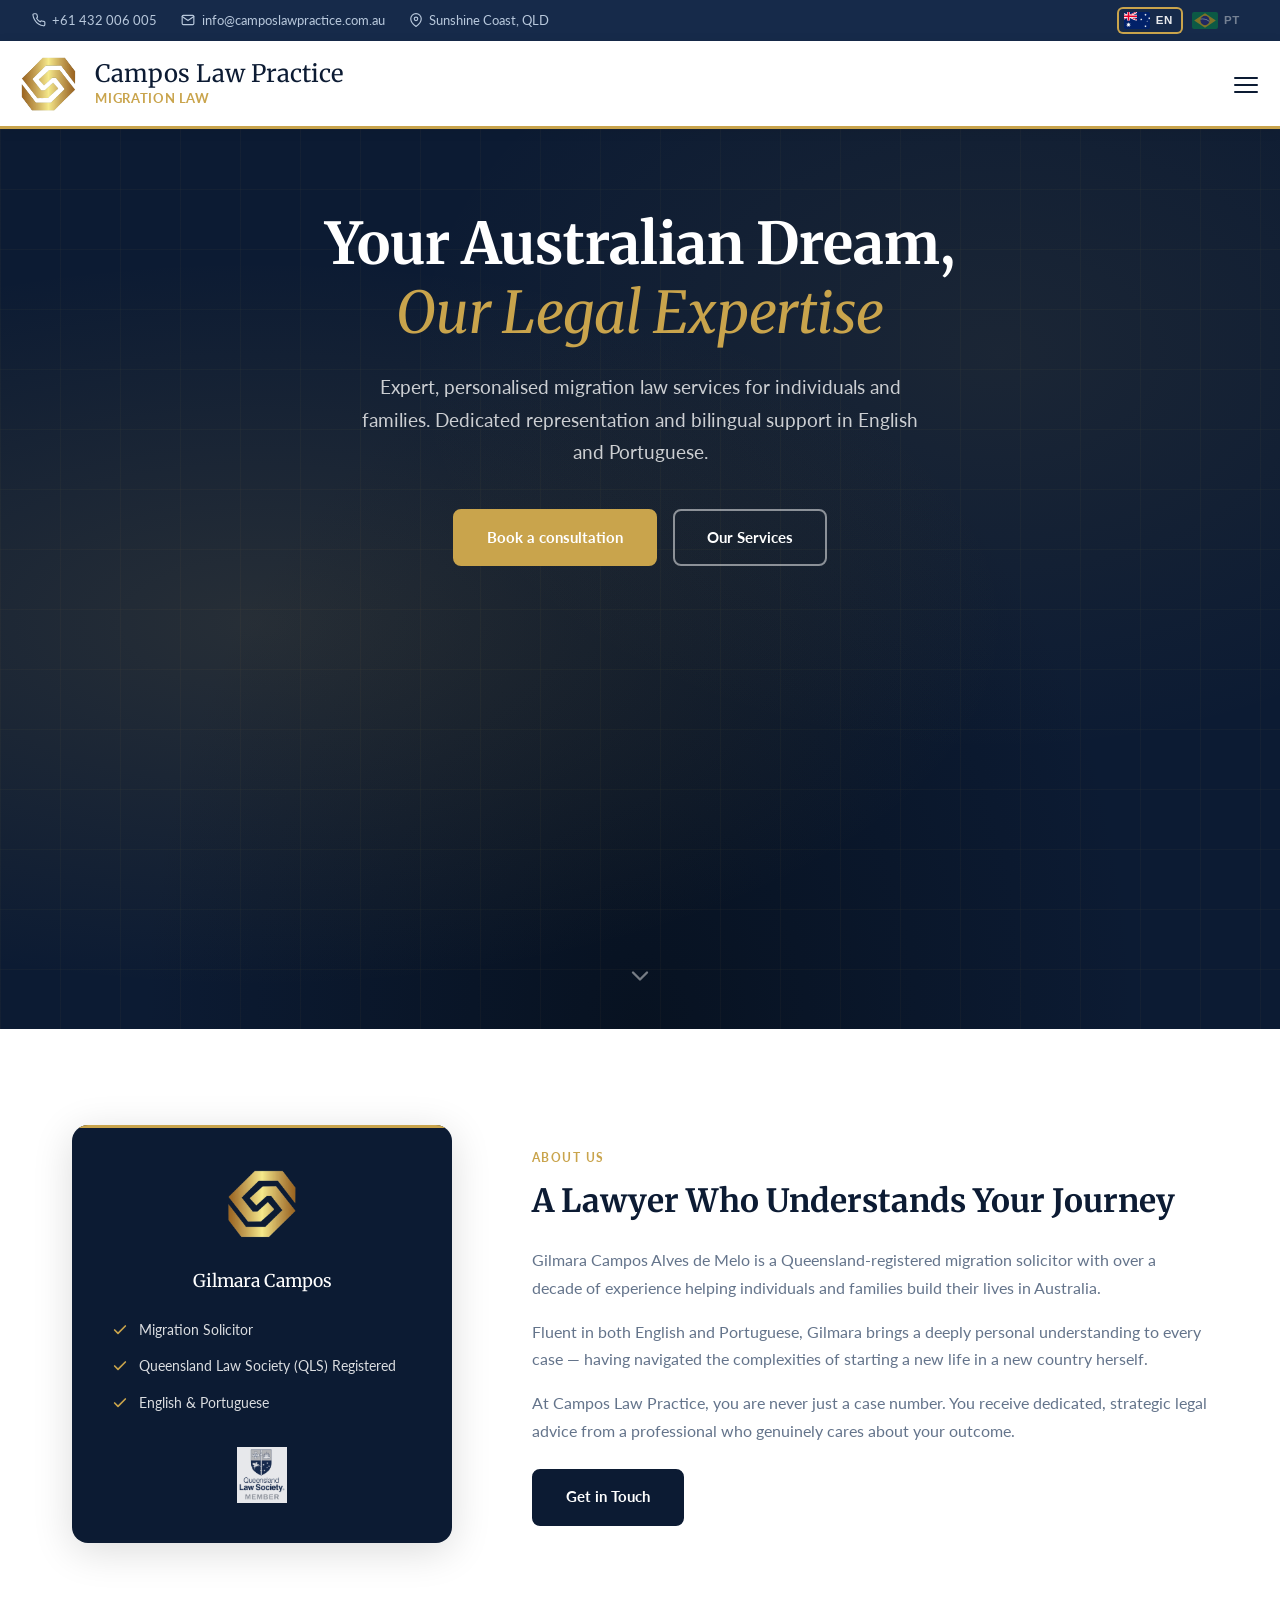
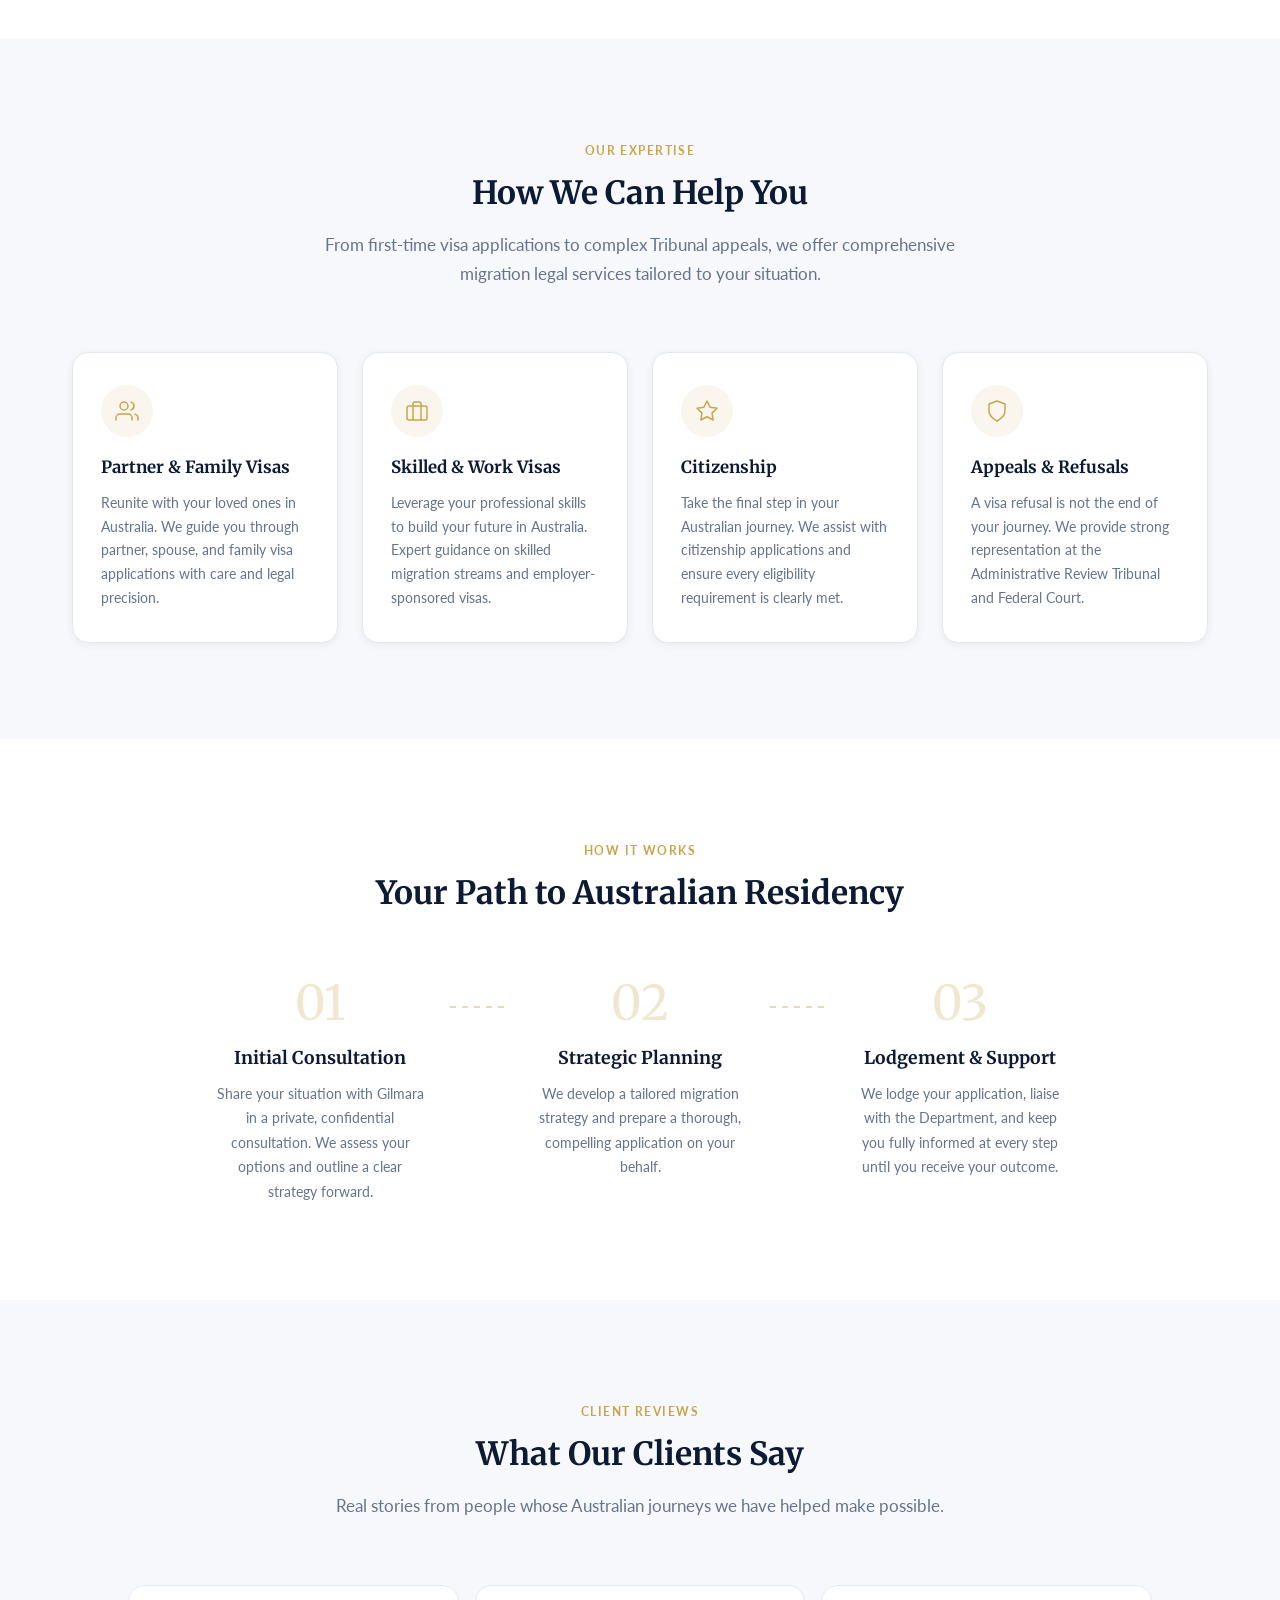
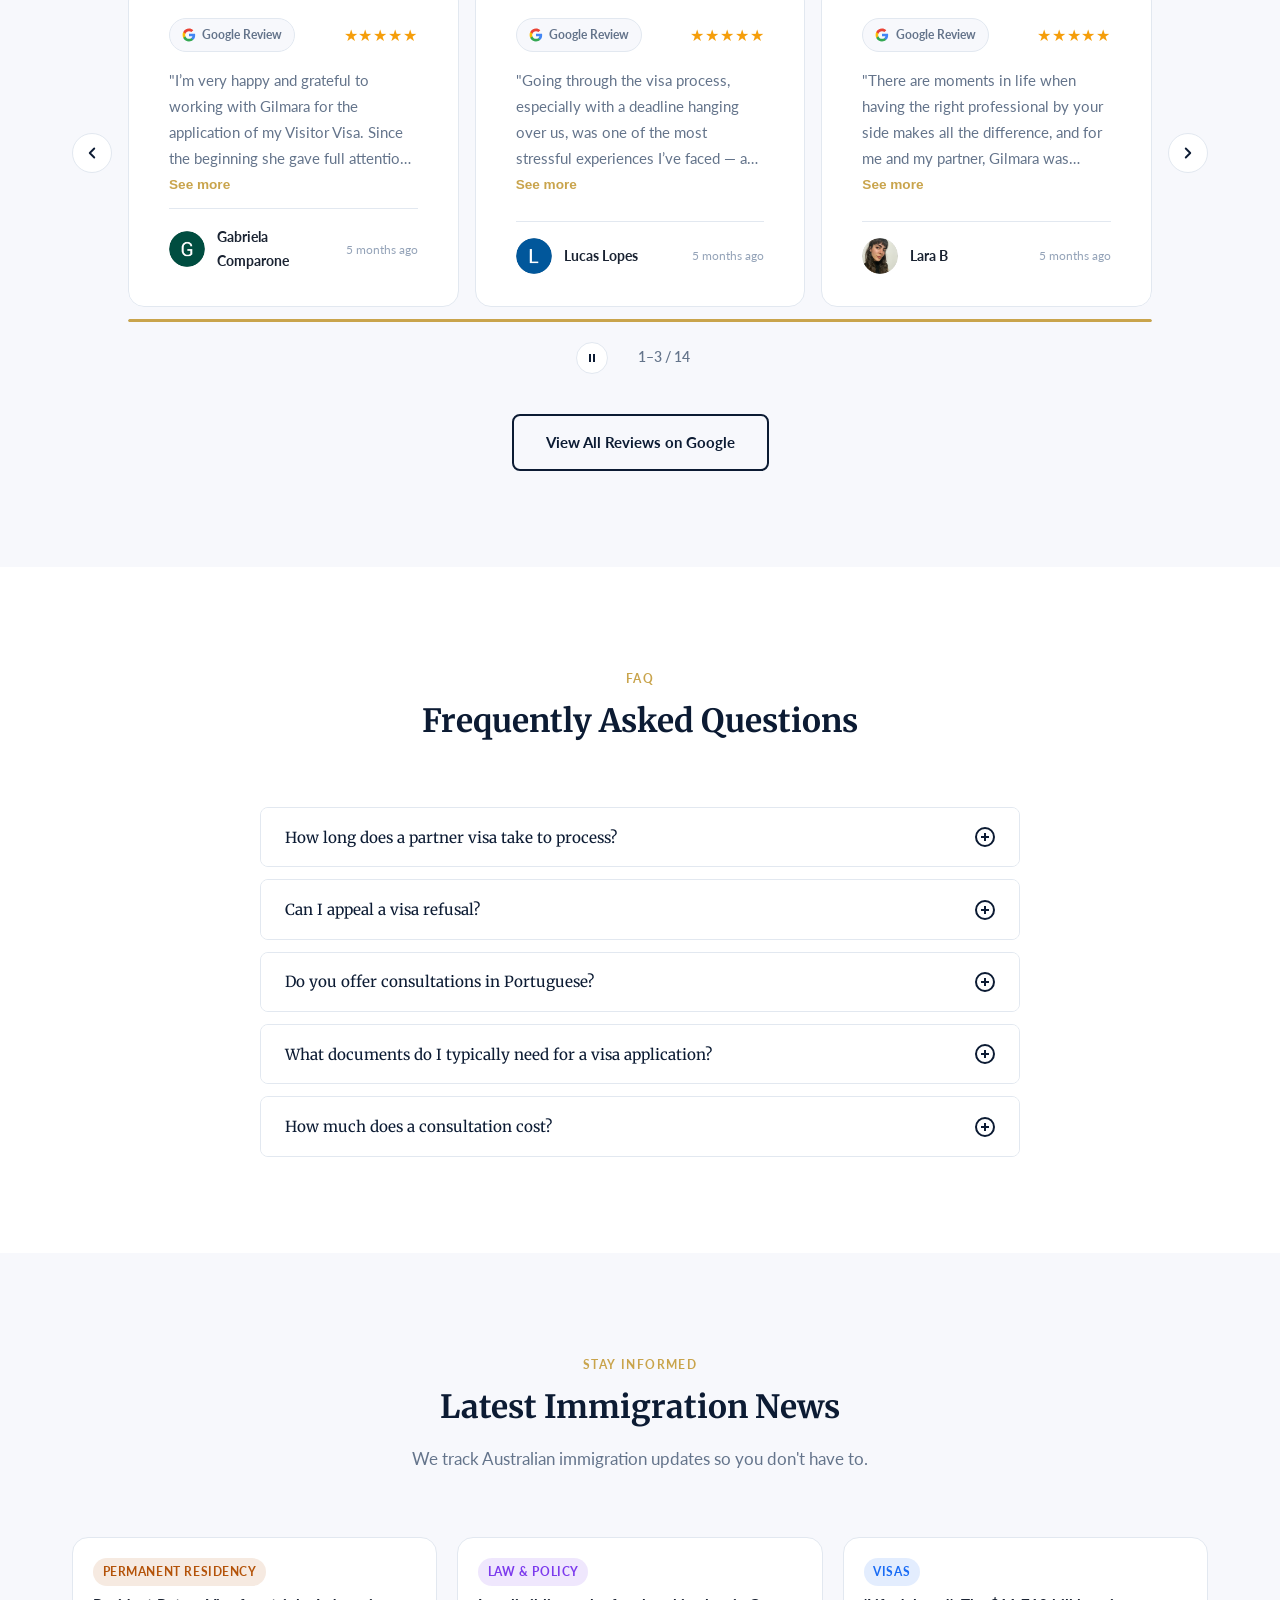
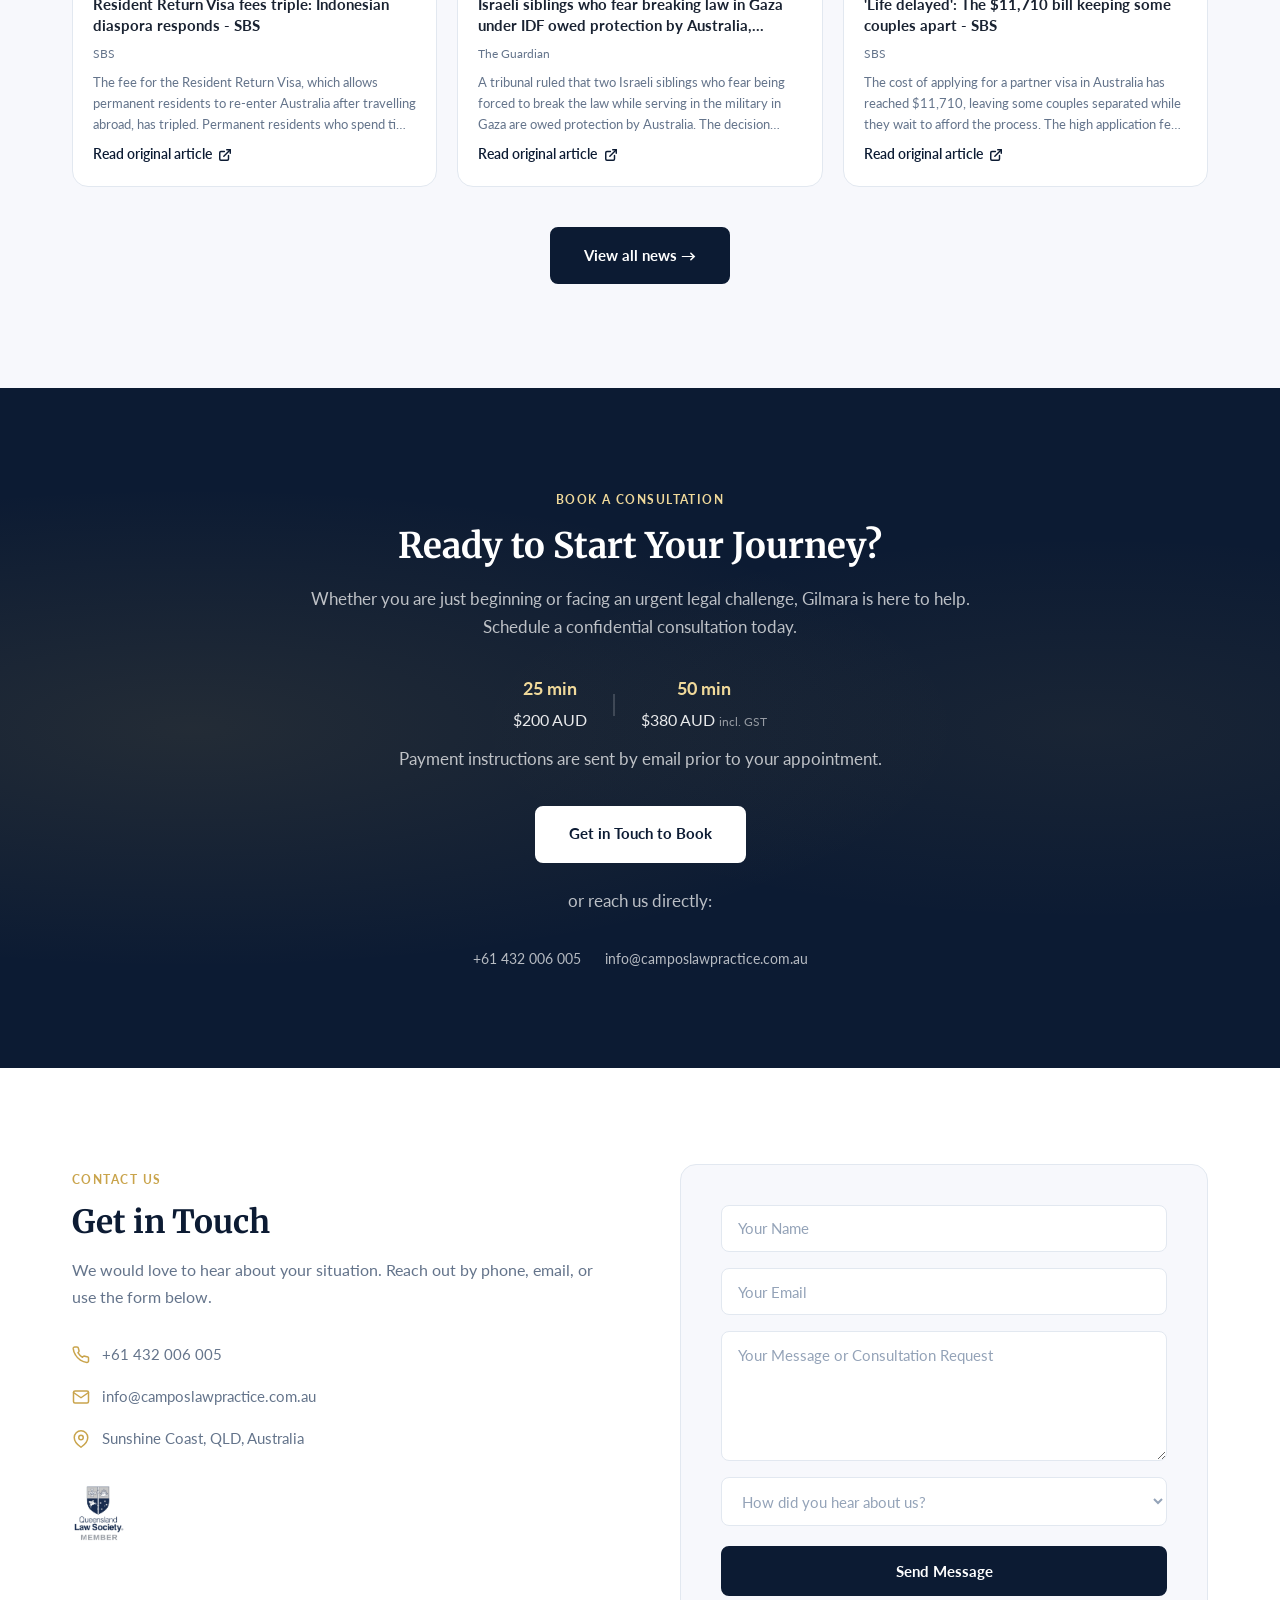
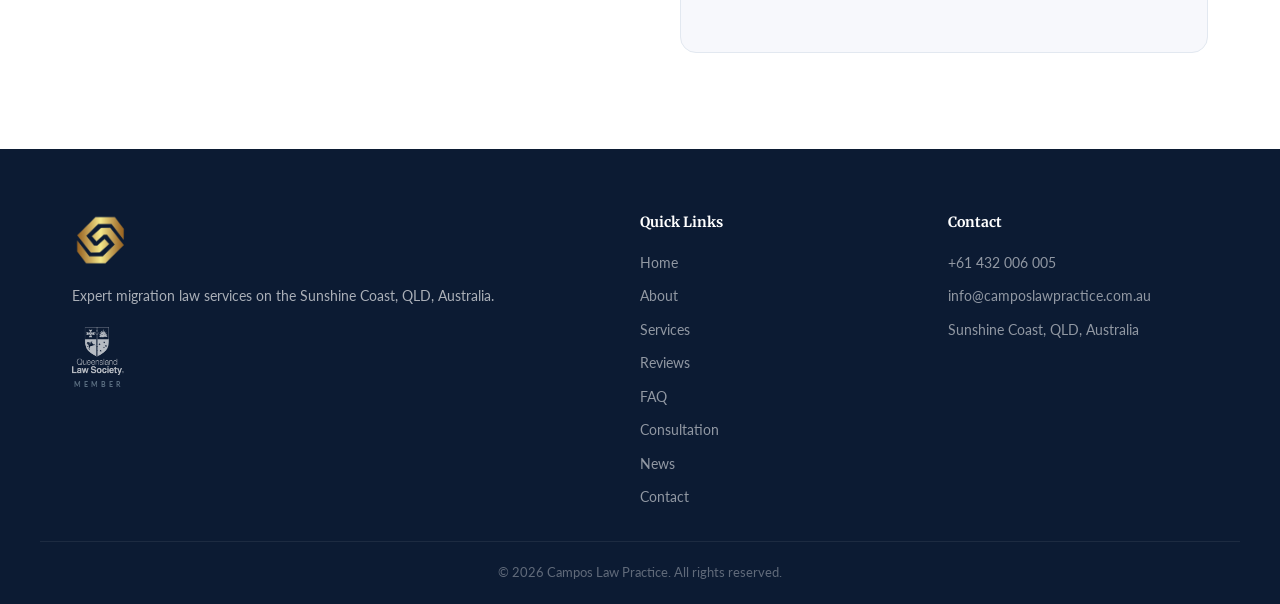
==== commit 1adb0ffc: "Remove QLS banner and trust bar from v2 hero Drops the qls-banner and trust-bar sections below the h" ====
--- a/v2/index.html
+++ b/v2/index.html
@@ -95,43 +95,6 @@
       <svg viewBox="0 0 24 24" fill="none" stroke="currentColor" stroke-width="2" stroke-linecap="round" stroke-linejoin="round"><polyline points="6 9 12 15 18 9"/></svg>
     </a>
   </section>
-
-  <!-- ===== QLS TRUST BANNER ===== -->
-  <div class="qls-banner">
-    <div class="qls-banner-inner">
-      <svg class="qls-banner-icon" viewBox="0 0 24 24" fill="none" stroke="currentColor" stroke-width="1.8" stroke-linecap="round" stroke-linejoin="round" aria-hidden="true"><path d="M12 22s8-4 8-10V5l-8-3-8 3v7c0 6 8 10 8 10z"/></svg>
-      <div class="qls-banner-text">
-        <strong data-key="qls-banner-title">Protect yourself from migration fraud</strong>
-        <span data-key="qls-banner-body">Always verify that your migration lawyer is formally registered with the Queensland Law Society (QLS) before proceeding. Unregistered agents cannot legally practise law in Queensland.</span>
-      </div>
-      <a href="https://www.qls.com.au/register-of-solicitors/gilmara-campos-alves-de-melo" target="_blank" rel="noopener noreferrer" class="btn btn-primary qls-banner-cta" data-key="qls-banner-cta">Verify Gilmara's Registration</a>
-    </div>
-  </div>
-
-  <!-- ===== TRUST BAR ===== -->
-  <div class="trust-bar">
-    <div class="trust-inner">
-      <div class="trust-item">
-        <strong class="trust-num" data-count="10" data-suffix="+">10+</strong>
-        <span data-key="trust-experience-label">Years of Experience</span>
-      </div>
-      <div class="trust-divider"></div>
-      <div class="trust-item">
-        <strong class="trust-num" data-count="500" data-suffix="+">500+</strong>
-        <span data-key="trust-cases-label">Successful Cases</span>
-      </div>
-      <div class="trust-divider"></div>
-      <div class="trust-item">
-        <svg viewBox="0 0 24 24" fill="none" stroke="currentColor" stroke-width="2" stroke-linecap="round" stroke-linejoin="round"><path d="M21 15a2 2 0 0 1-2 2H7l-4 4V5a2 2 0 0 1 2-2h14a2 2 0 0 1 2 2z"/></svg>
-        <span data-key="trust-languages-label">Bilingual EN & PT</span>
-      </div>
-      <div class="trust-divider"></div>
-      <div class="trust-item">
-        <svg viewBox="0 0 24 24" fill="none" stroke="currentColor" stroke-width="2" stroke-linecap="round" stroke-linejoin="round"><path d="M12 22s8-4 8-10V5l-8-3-8 3v7c0 6 8 10 8 10z"/></svg>
-        <span data-key="trust-registered-label">QLS Registered</span>
-      </div>
-    </div>
-  </div>
 
   <!-- ===== ABOUT ===== -->
   <section id="about" class="section section-white">
--- a/v2/style.css
+++ b/v2/style.css
@@ -447,95 +447,6 @@
   50%       { transform: translateX(-50%) translateY(8px); }
 }
 
-/* ===== QLS TRUST BANNER ===== */
-.qls-banner {
-  background: #fdf6e3;
-  border-top: 3px solid var(--accent);
-  border-bottom: 1px solid #e8d5a3;
-}
-
-.qls-banner-inner {
-  max-width: var(--max-w);
-  margin: 0 auto;
-  padding: 1.1rem 2rem;
-  display: flex;
-  align-items: center;
-  gap: 1.25rem;
-}
-
-.qls-banner-icon {
-  width: 2rem;
-  height: 2rem;
-  color: var(--accent-hover);
-  flex-shrink: 0;
-}
-
-.qls-banner-text {
-  flex: 1;
-  font-size: 0.875rem;
-  color: var(--text-muted);
-  line-height: 1.5;
-}
-
-.qls-banner-text strong {
-  display: block;
-  color: var(--primary);
-  font-size: 0.95rem;
-  margin-bottom: 0.2rem;
-}
-
-.qls-banner-cta {
-  white-space: nowrap;
-  flex-shrink: 0;
-  font-size: 0.85rem;
-  padding: 0.55rem 1.1rem;
-}
-
-/* ===== TRUST BAR ===== */
-.trust-bar {
-  background: var(--primary);
-  border-top: 1px solid rgba(255,255,255,0.06);
-}
-
-.trust-inner {
-  max-width: var(--max-w);
-  margin: 0 auto;
-  padding: 1.5rem 2rem;
-  display: flex;
-  align-items: center;
-  justify-content: center;
-  gap: 0;
-  flex-wrap: wrap;
-}
-
-.trust-item {
-  display: flex;
-  align-items: center;
-  gap: 0.6rem;
-  color: #b8c8dc;
-  font-size: 0.88rem;
-  padding: 0.5rem 2rem;
-  text-align: center;
-  flex-direction: column;
-  gap: 0.3rem;
-}
-
-.trust-item svg { width: 20px; height: 20px; color: var(--accent); }
-
-.trust-num {
-  font-size: 1.7rem;
-  font-family: var(--font-heading);
-  color: var(--accent);
-  line-height: 1;
-}
-
-.trust-divider {
-  width: 1px;
-  height: 40px;
-  background: rgba(255,255,255,0.1);
-  flex-shrink: 0;
-}
-
 /* ===== ABOUT ===== */
 .about-grid {
   display: grid;
@@ -1372,11 +1283,6 @@
     margin: 0 auto;
   }
   .process-step { padding: 0; }
-
-  .trust-inner { flex-wrap: wrap; gap: 1rem; }
-  .trust-divider { display: none; }
-  .trust-item { flex-basis: calc(50% - 1rem); flex-direction: row; gap: 0.75rem; justify-content: center; text-align: left; }
-  .trust-num { font-size: 1.3rem; }
 }
 
 /* Tablet and below: hamburger nav */
@@ -1457,12 +1363,6 @@
   .hero-actions { flex-direction: column; align-items: center; }
   .hero-actions .btn { width: 100%; max-width: 280px; }
 
-  .qls-banner-inner { flex-direction: column; align-items: flex-start; gap: 0.75rem; padding: 1rem 1.25rem; }
-  .qls-banner-icon { display: none; }
-  .qls-banner-cta { width: 100%; text-align: center; }
-
-  .trust-item { flex-basis: 100%; }
-
   .section-header h2 { font-size: 1.6rem; }
 
   .contact-form-wrap { padding: 1.5rem; }
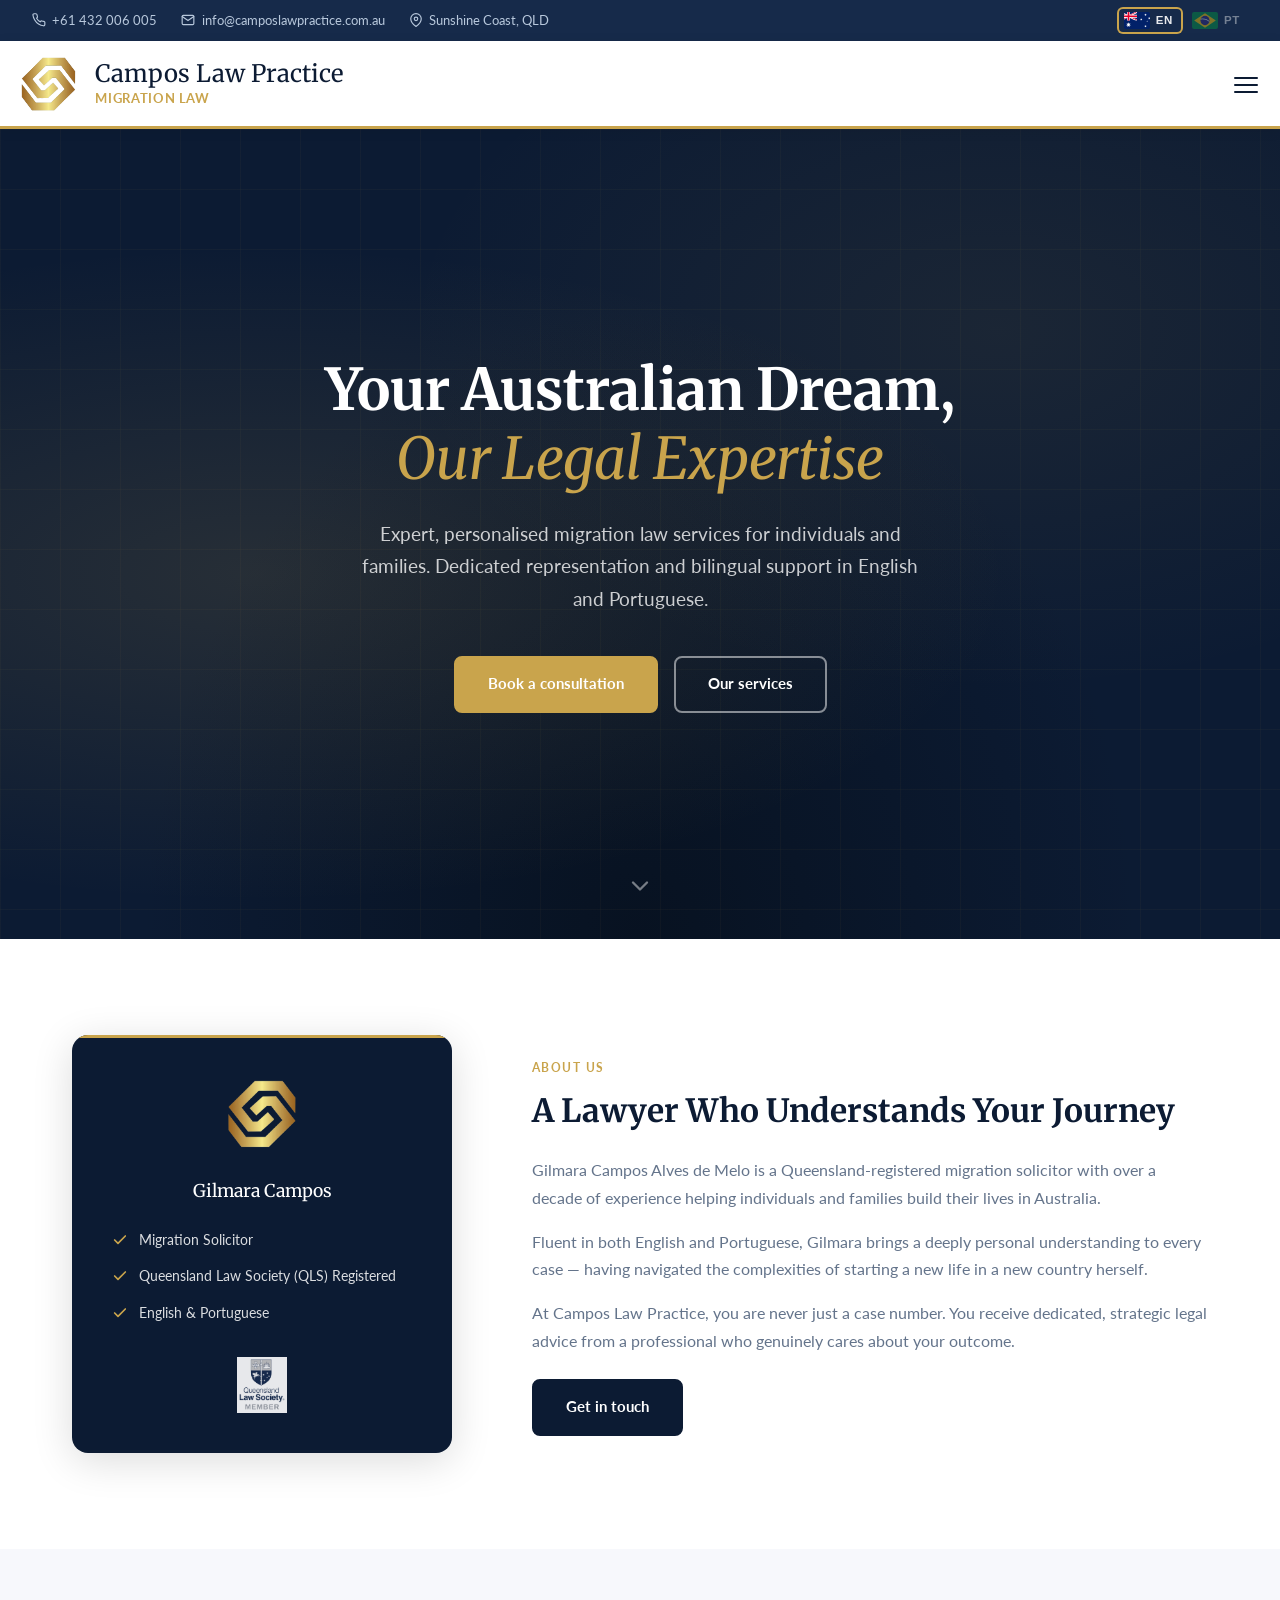
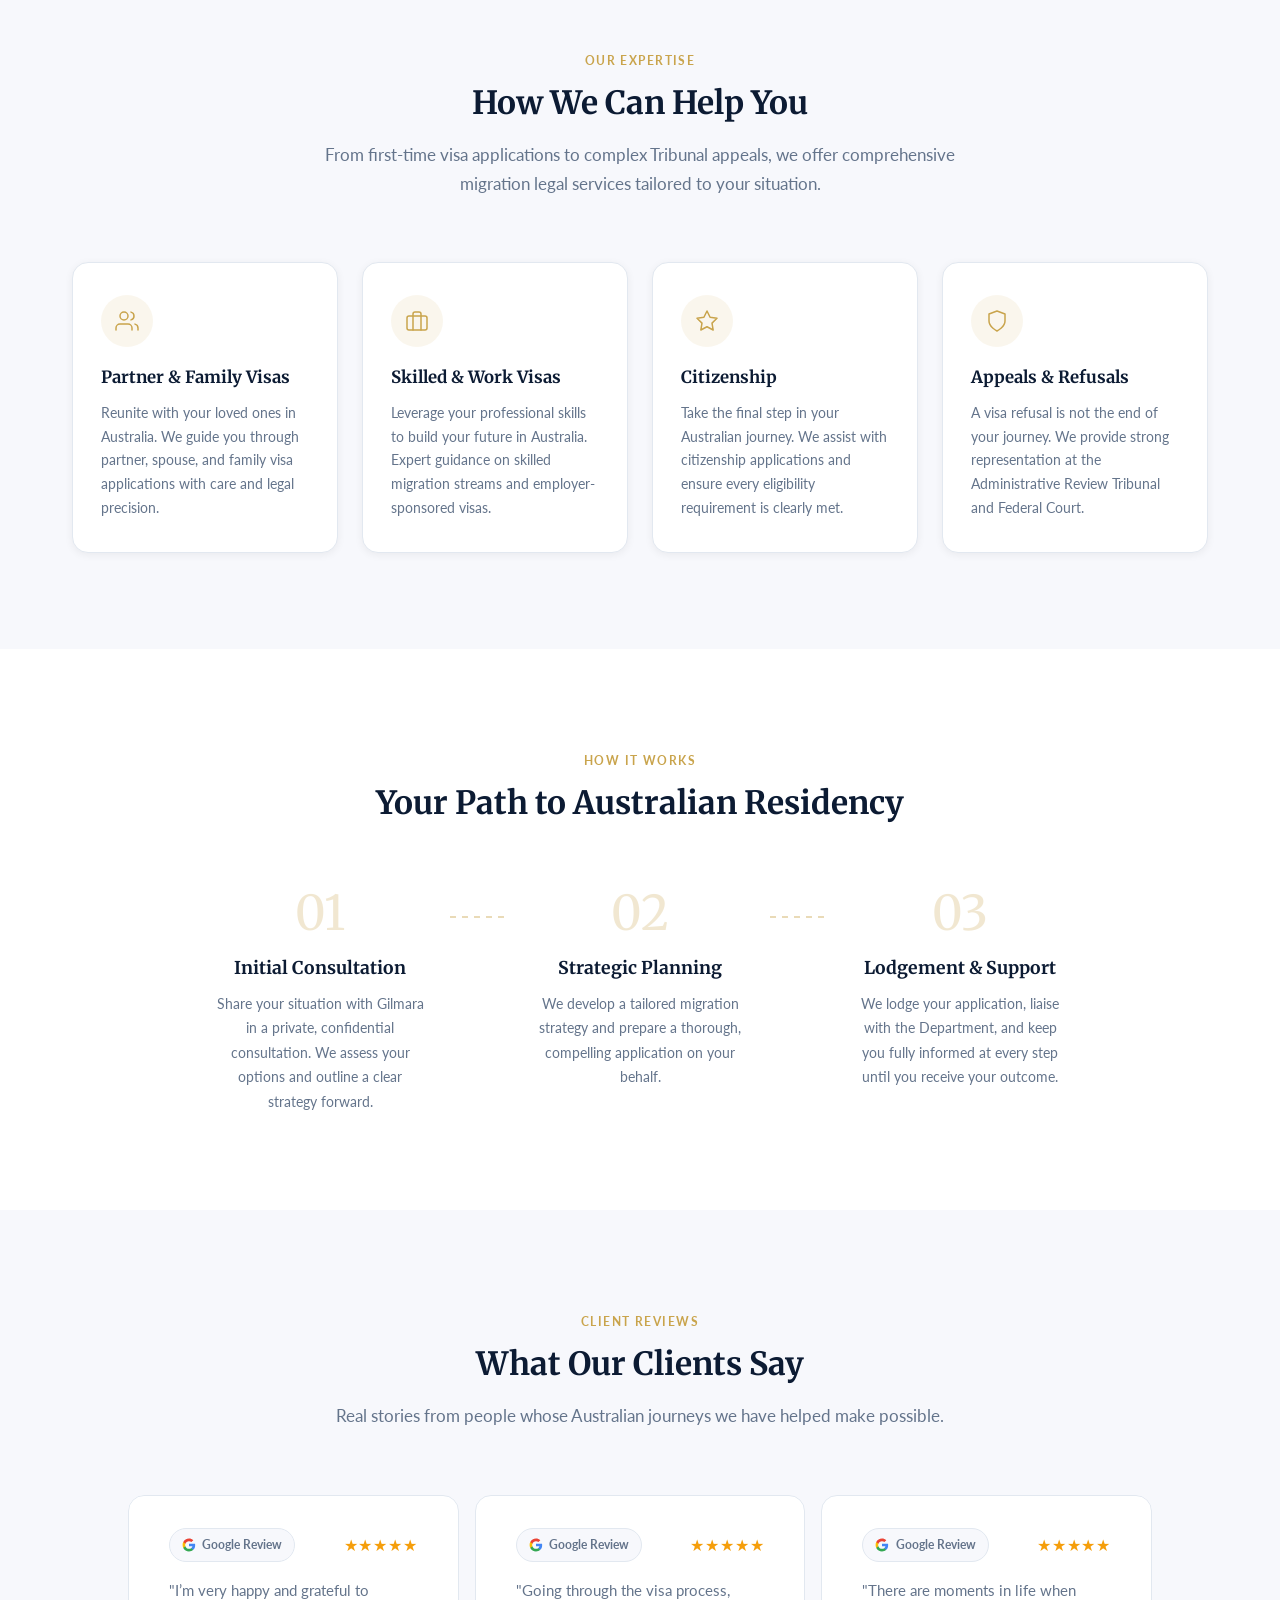
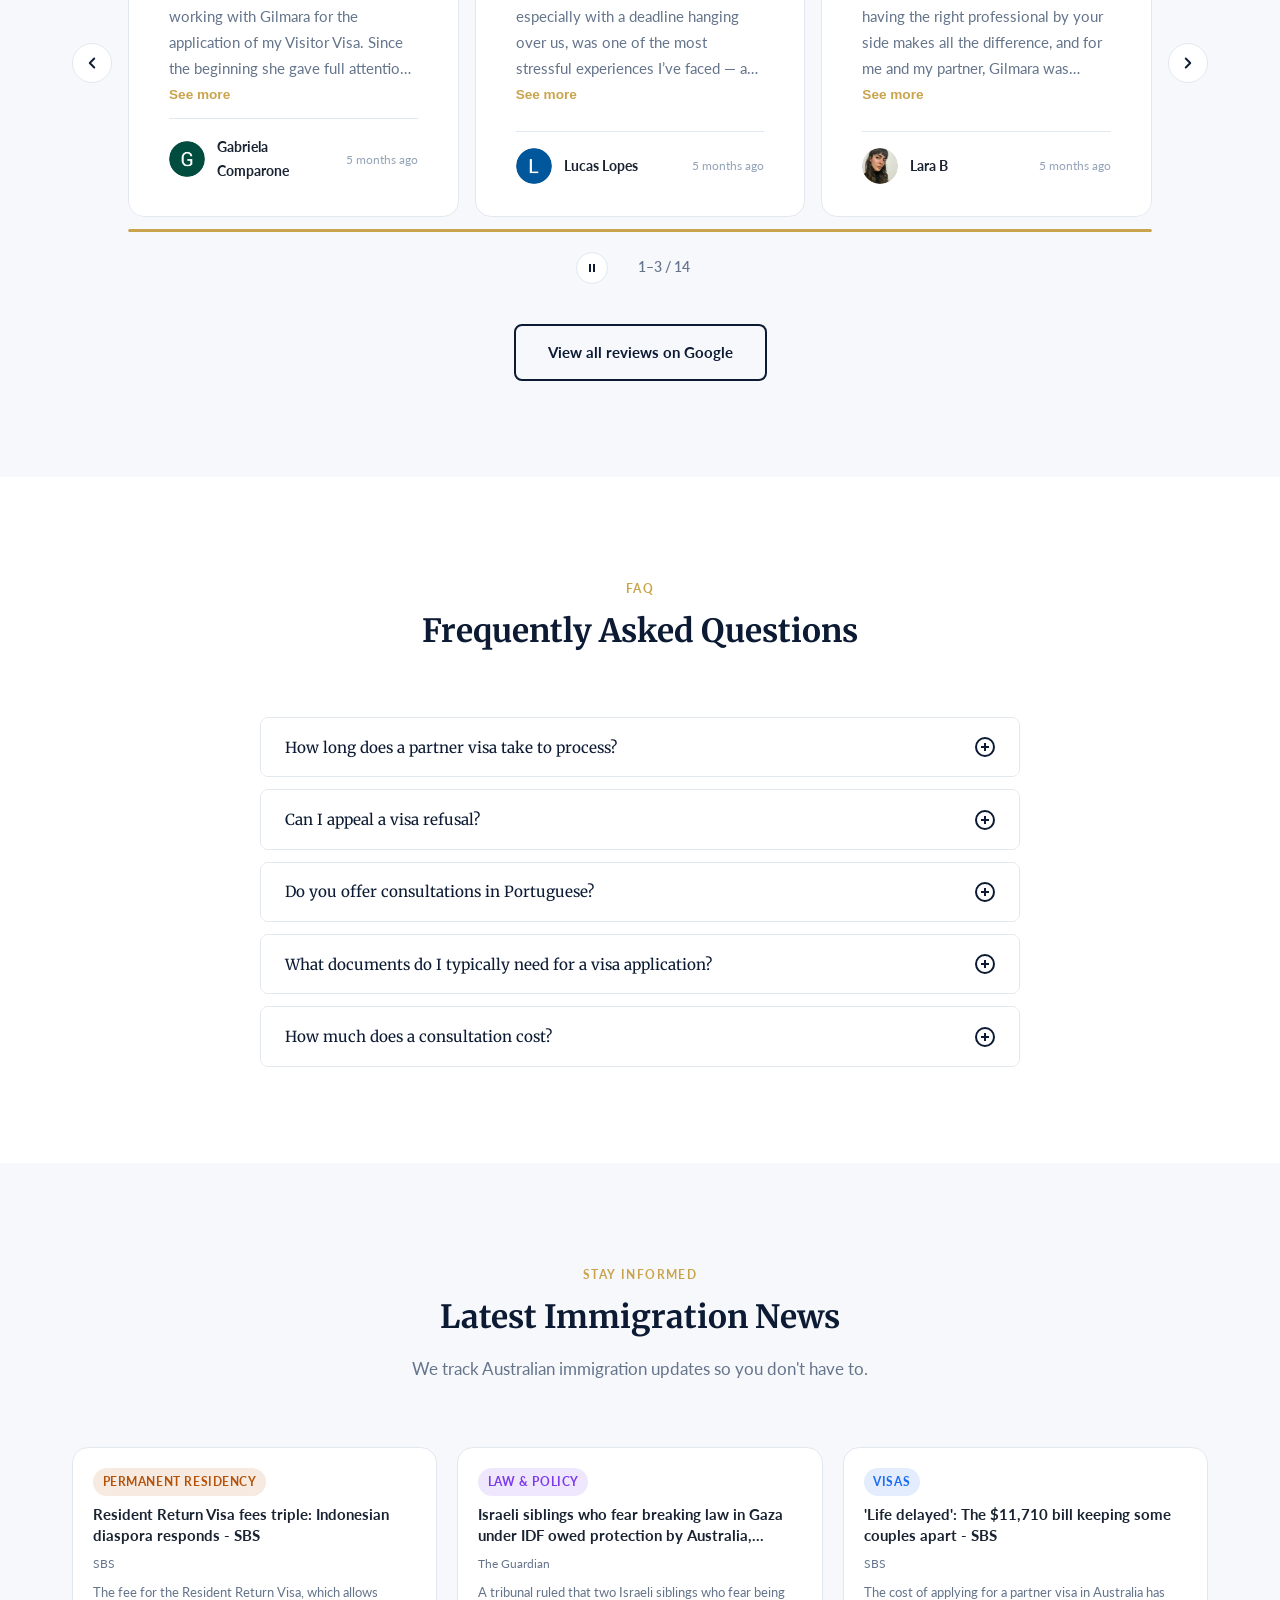
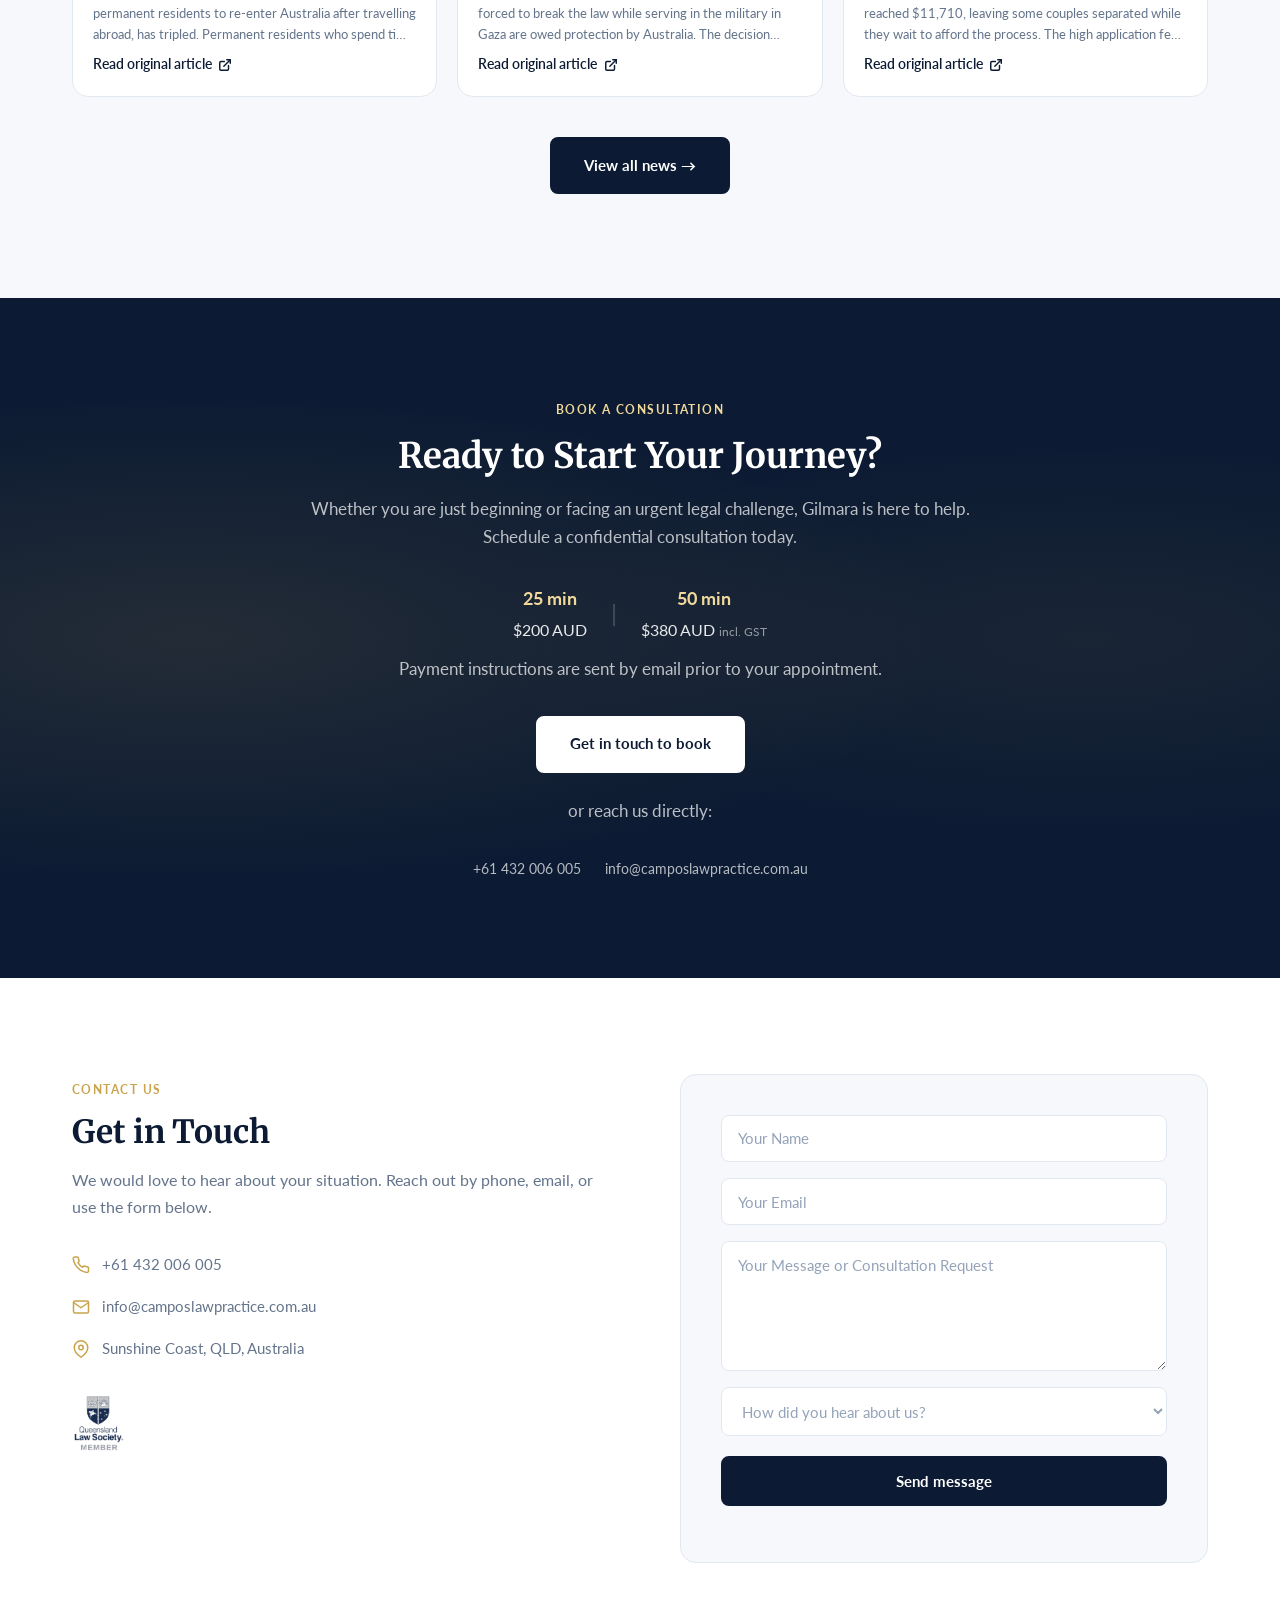
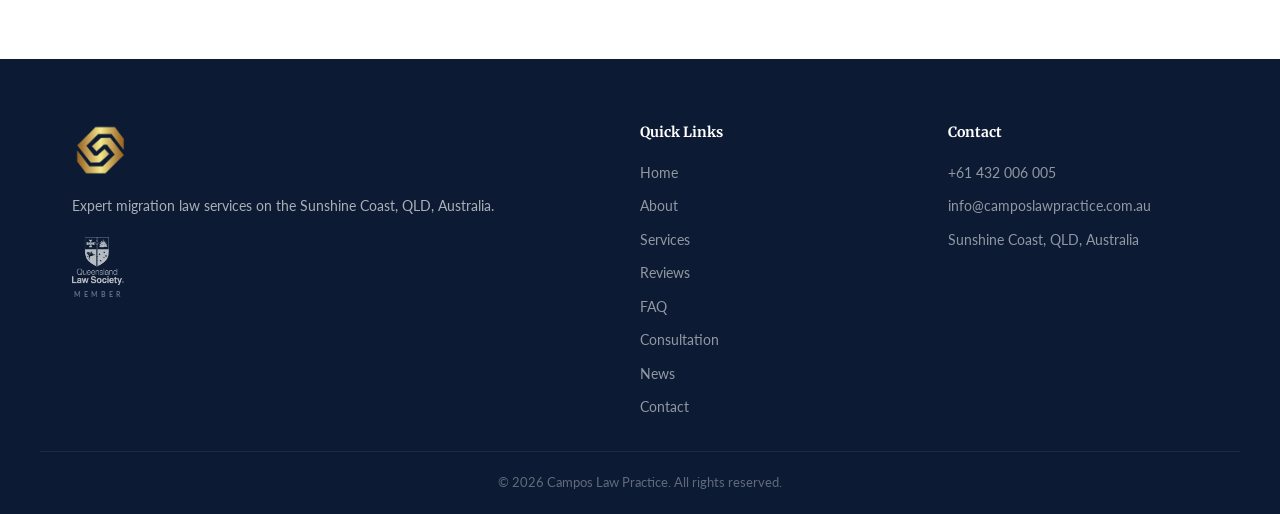
==== commit e828d331: "Use sentence case for remaining CTA buttons (EN/PT) Extends the earlier "Book a consultation" fix to" ====
--- a/v2/index.html
+++ b/v2/index.html
@@ -88,7 +88,7 @@
       <p class="hero-subtitle" data-key="hero-subtitle">Expert, personalised migration law services for individuals and families.</p>
       <div class="hero-actions">
         <a href="#appointment" class="btn btn-accent" data-key="hero-cta-primary">Book a consultation</a>
-        <a href="#services" class="btn btn-ghost" data-key="hero-cta-secondary">Our Services</a>
+        <a href="#services" class="btn btn-ghost" data-key="hero-cta-secondary">Our services</a>
       </div>
     </div>
     <a href="#about" class="hero-scroll" aria-label="Scroll down">
@@ -126,7 +126,7 @@
         <p data-key="about-p1"></p>
         <p data-key="about-p2"></p>
         <p data-key="about-p3"></p>
-        <a href="#contact" class="btn btn-primary" data-key="about-cta">Get in Touch</a>
+        <a href="#contact" class="btn btn-primary" data-key="about-cta">Get in touch</a>
       </div>
     </div>
   </section>
@@ -237,7 +237,7 @@
 
       <div class="reviews-cta-wrap">
         <a href="https://www.google.com/maps/search/?api=1&query=Campos+Law+Practice+Sunshine+Coast" target="_blank" rel="noopener noreferrer" class="btn btn-outline" data-key="reviews-cta">
-          View All Reviews on Google
+          View all reviews on Google
         </a>
       </div>
     </div>
@@ -325,7 +325,7 @@
         </div>
       </div>
       <p class="cta-note" data-key="appointment-note"></p>
-      <a href="#contact" class="btn btn-accent-light" data-key="appointment-cta">Get in Touch to Book</a>
+      <a href="#contact" class="btn btn-accent-light" data-key="appointment-cta">Get in touch to book</a>
       <p class="cta-or" data-key="appointment-or">or reach us directly:</p>
       <div class="cta-contacts">
         <a href="tel:+61432006005">+61 432 006 005</a>
@@ -382,7 +382,7 @@
             <option value="other" data-key="form-referral-other-option"></option>
           </select>
           <input type="text" name="how-did-you-hear-other" id="how-did-you-hear-other" data-i18n-placeholder="form-referral-other-detail" style="display:none">
-          <button type="submit" class="btn btn-primary" data-i18n="form-submit">Send Message</button>
+          <button type="submit" class="btn btn-primary" data-i18n="form-submit">Send message</button>
           <p id="my-form-status"></p>
         </form>
       </div>
--- a/v2/style.css
+++ b/v2/style.css
@@ -360,7 +360,7 @@
 
 /* ===== HERO ===== */
 .hero {
-  min-height: 100vh;
+  min-height: 90vh;
   background: var(--primary);
   background-image:
     radial-gradient(ellipse at 20% 55%, rgba(201,164,76,0.14) 0%, transparent 52%),
@@ -369,7 +369,7 @@
   display: flex;
   flex-direction: column;
   align-items: center;
-  justify-content: flex-start;
+  justify-content: center;
   text-align: center;
   color: #fff;
   position: relative;
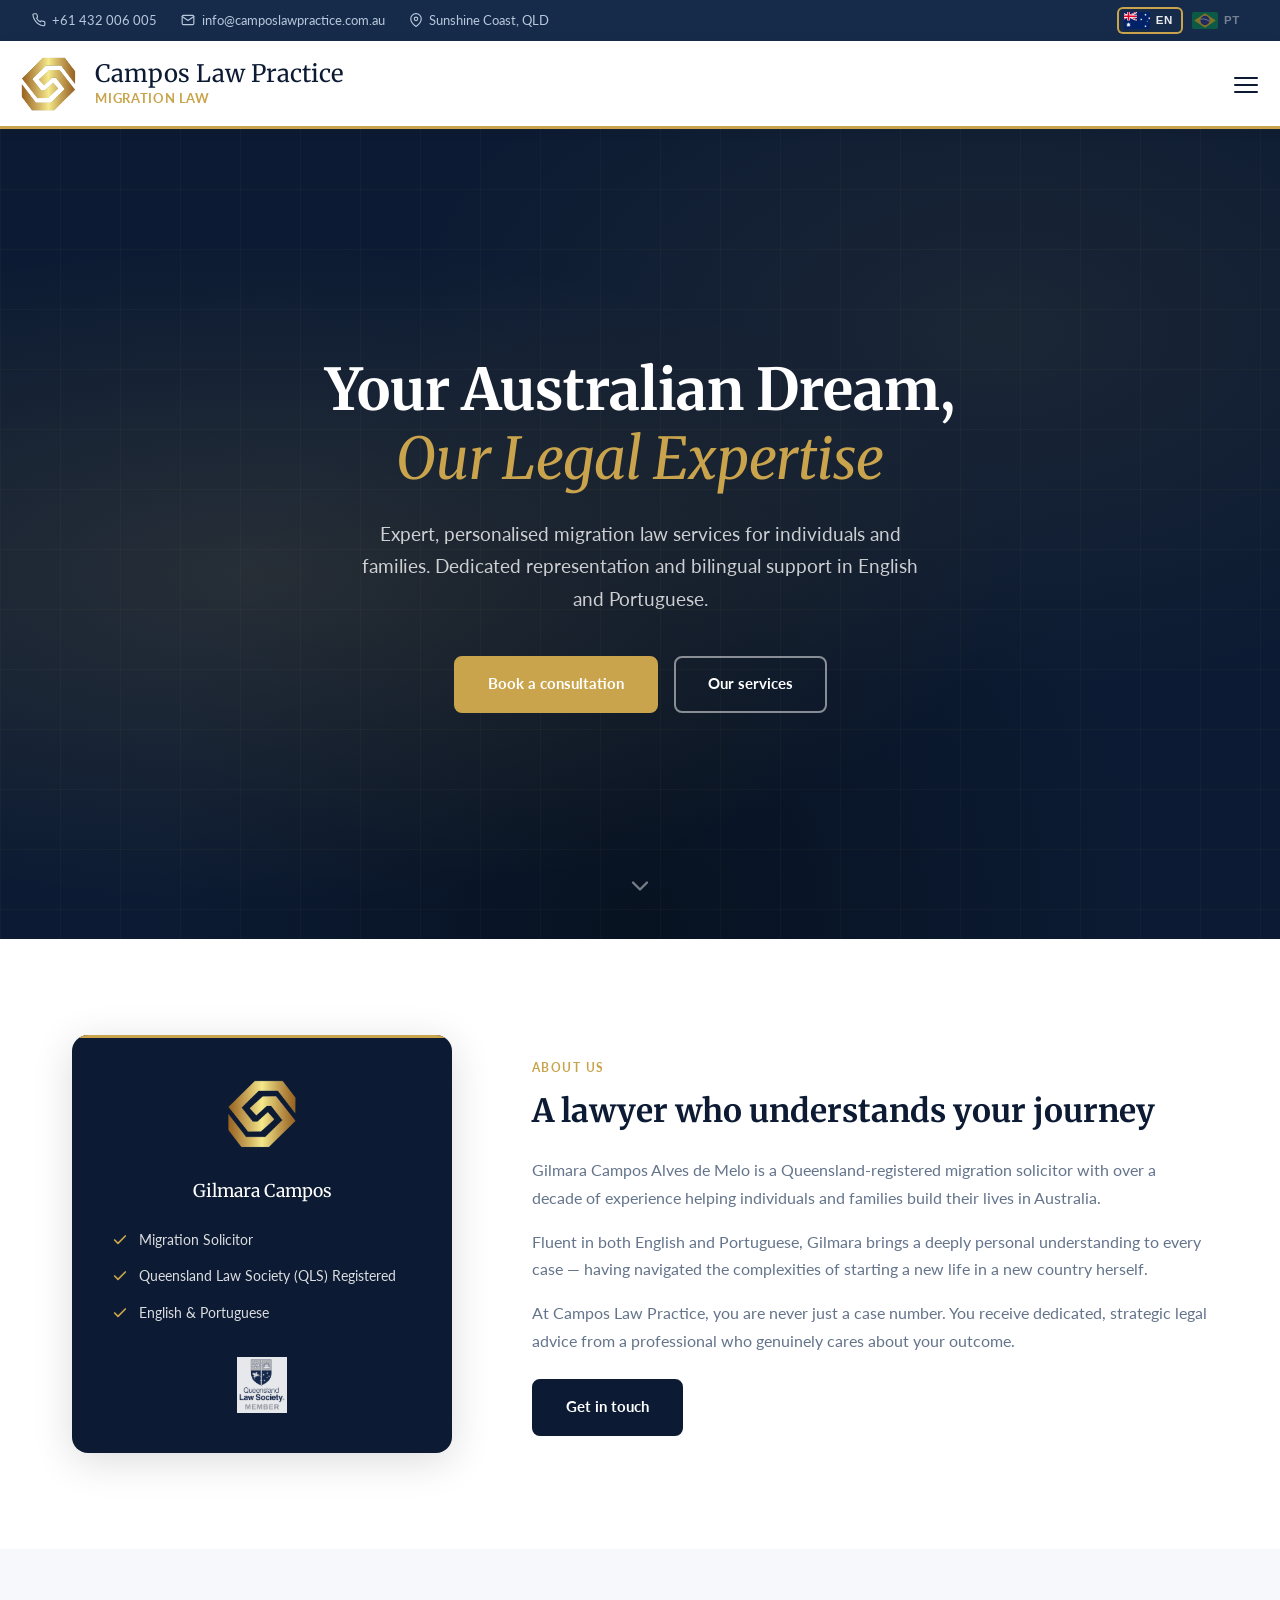
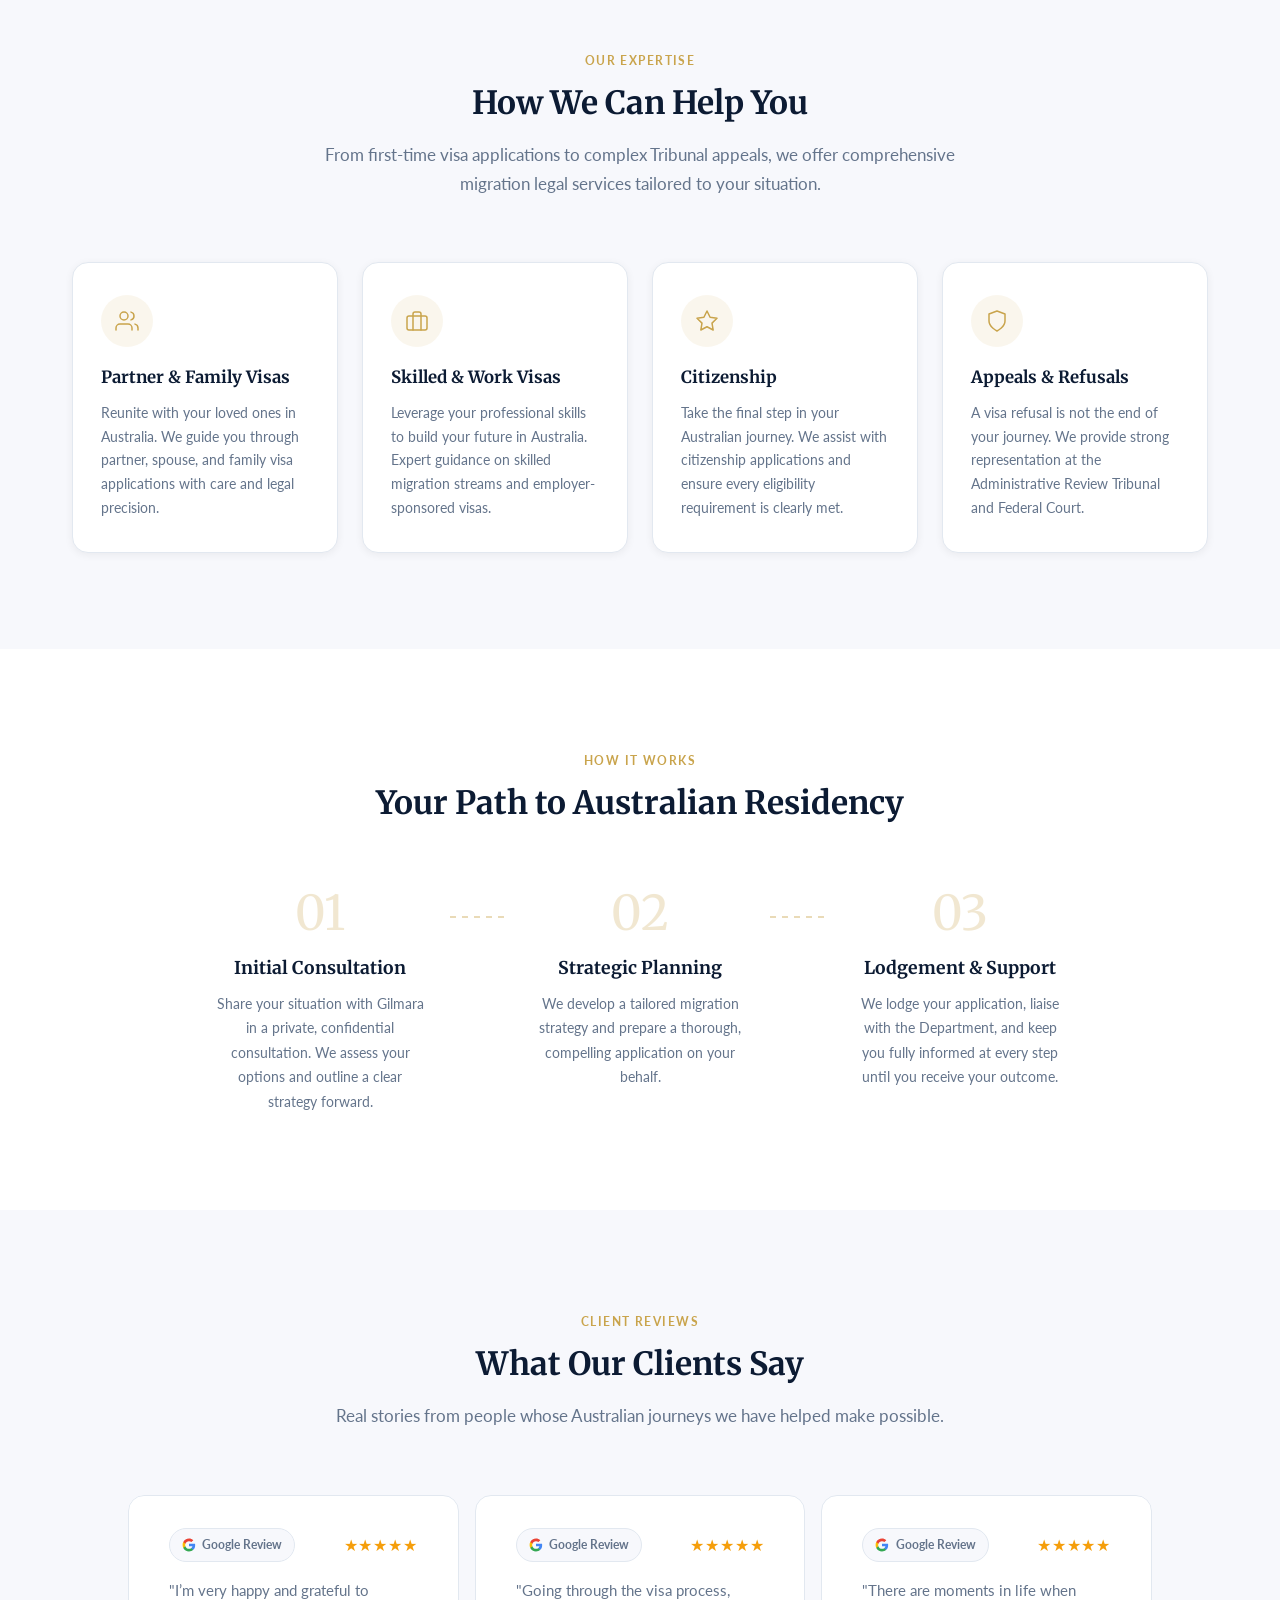
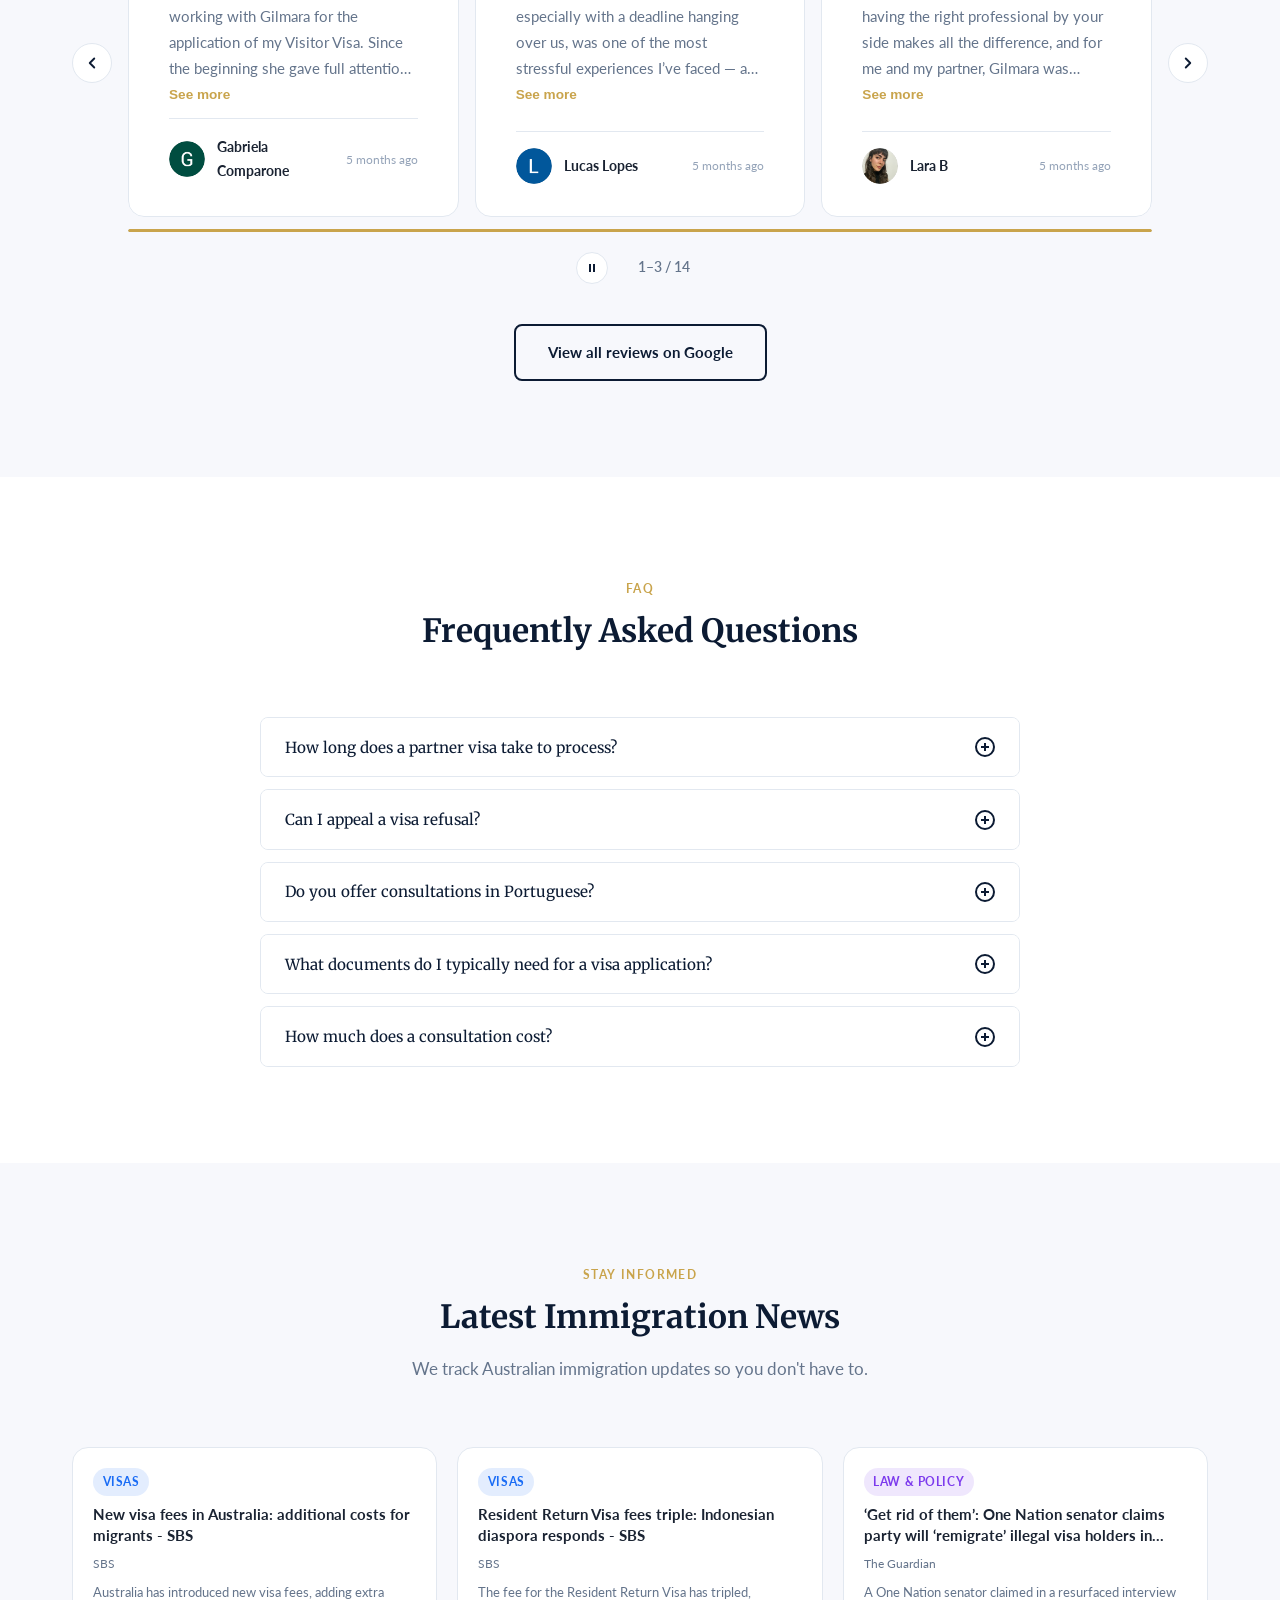
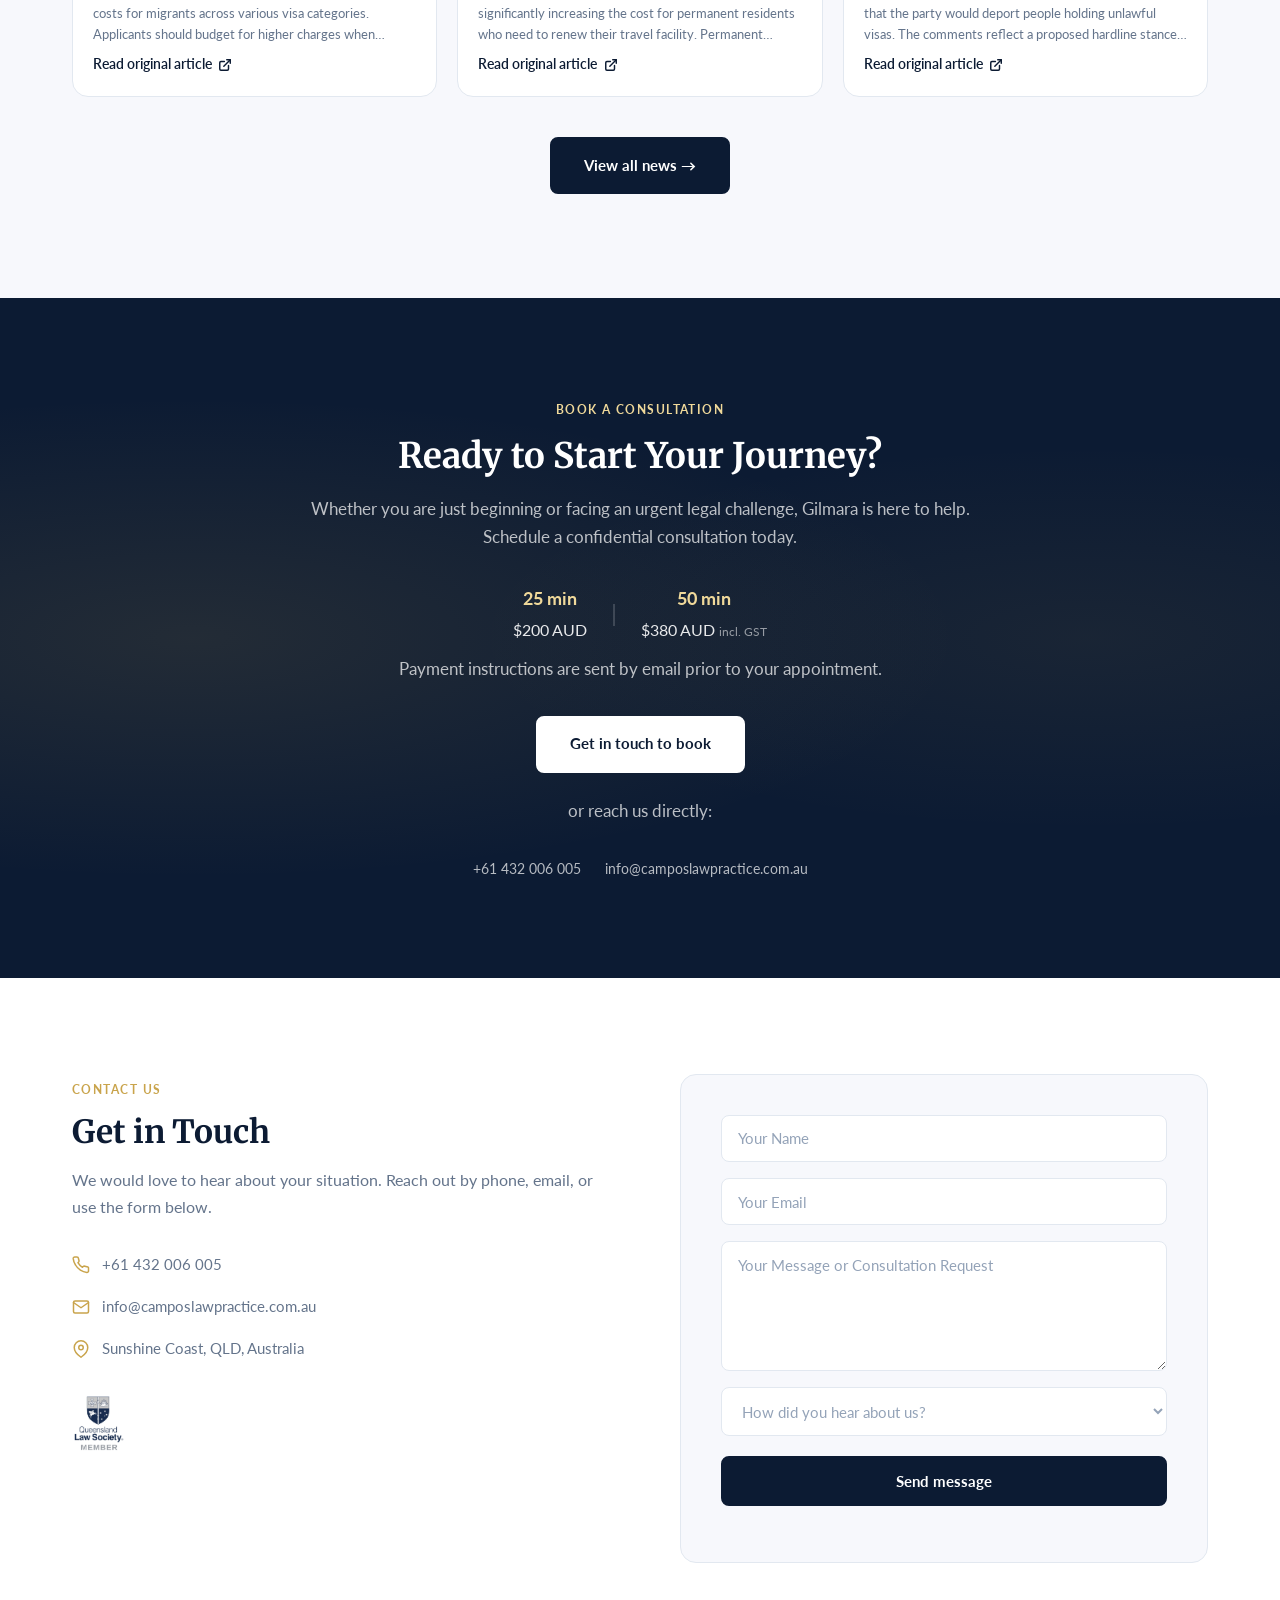
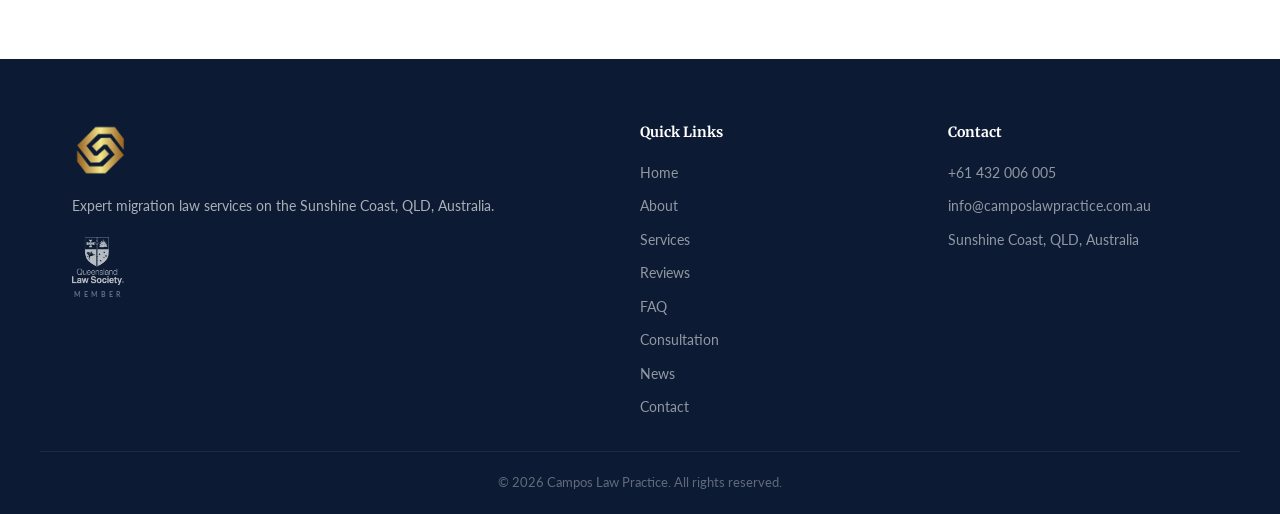
==== commit 1f09441e: "Use sentence case for about-title (EN/PT) Co-Authored-By: Claude Sonnet 5 <noreply@anthropic.com>" ====
--- a/v2/index.html
+++ b/v2/index.html
@@ -122,7 +122,7 @@
       </div>
       <div class="about-content" data-animate data-delay="2">
         <span class="section-label" data-key="about-label">About Us</span>
-        <h2 data-key="about-title">A Lawyer Who Understands Your Journey</h2>
+        <h2 data-key="about-title">A lawyer who understands your journey</h2>
         <p data-key="about-p1"></p>
         <p data-key="about-p2"></p>
         <p data-key="about-p3"></p>
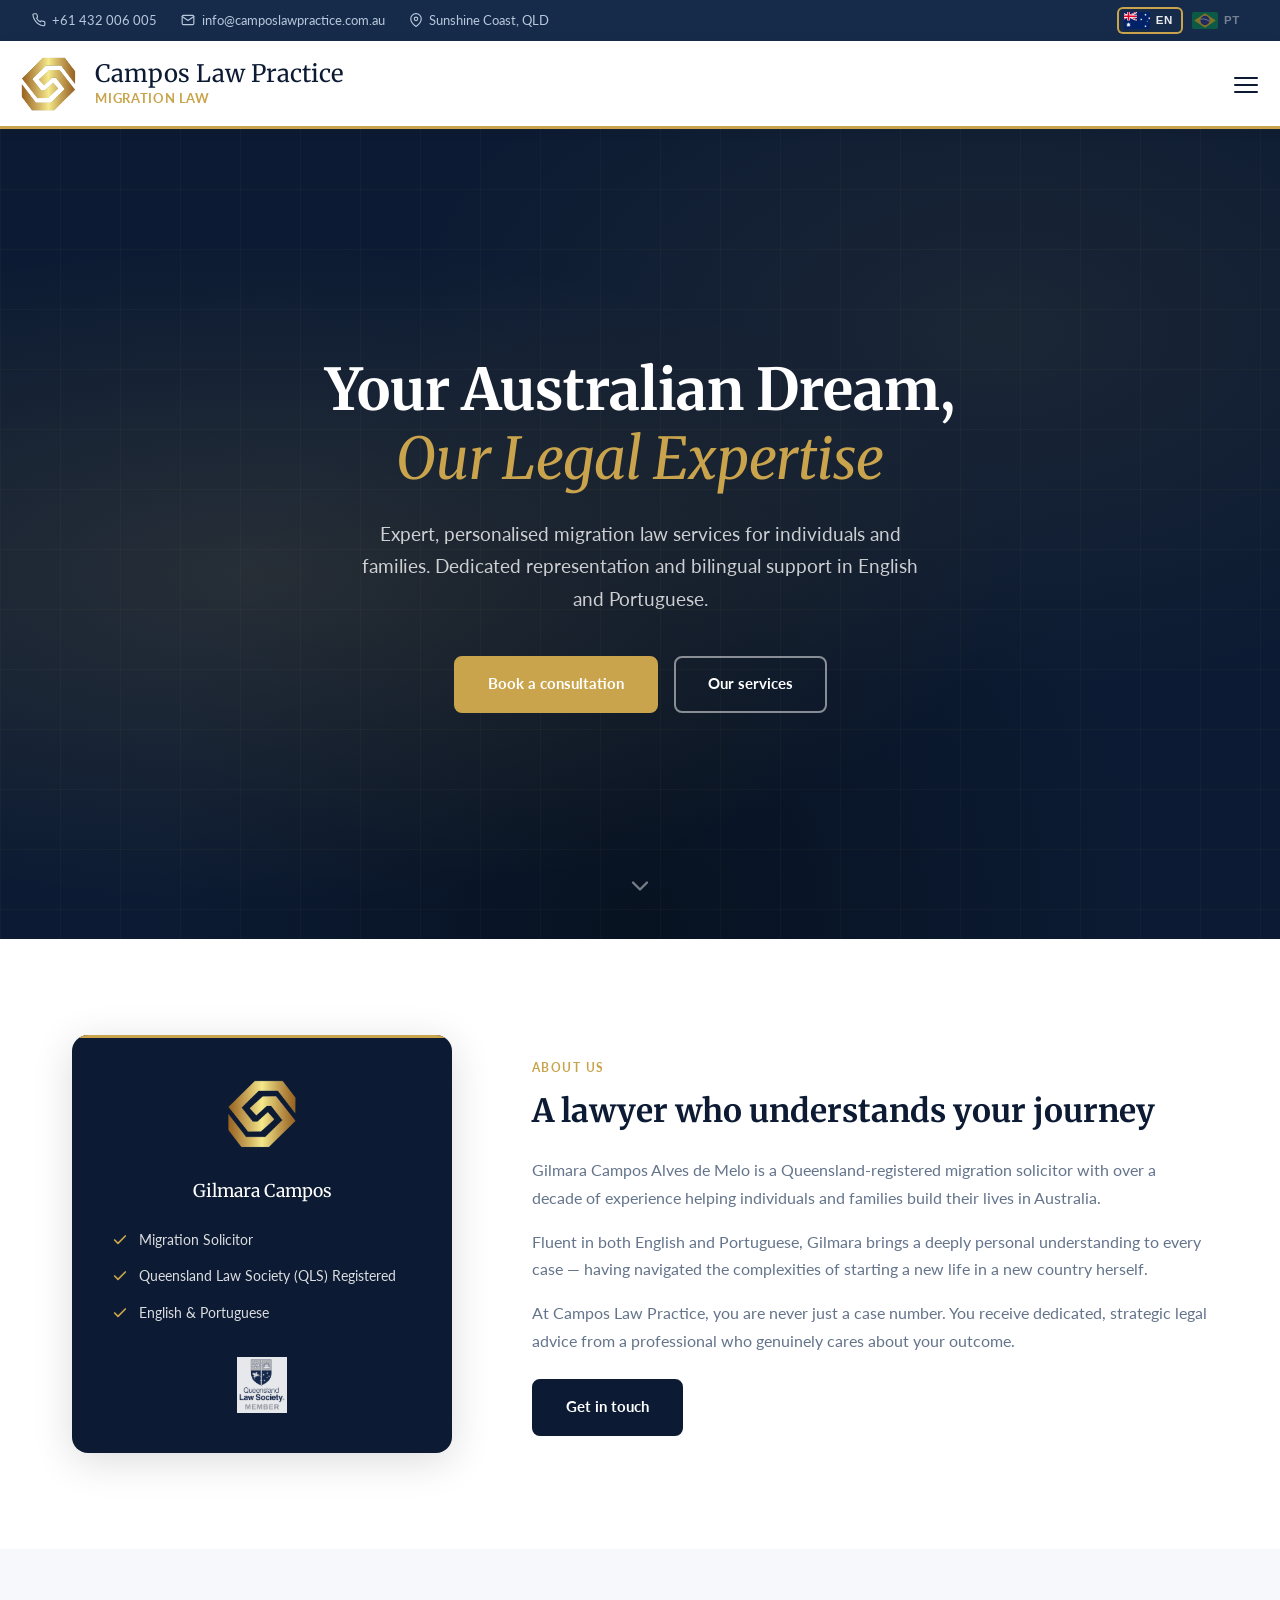
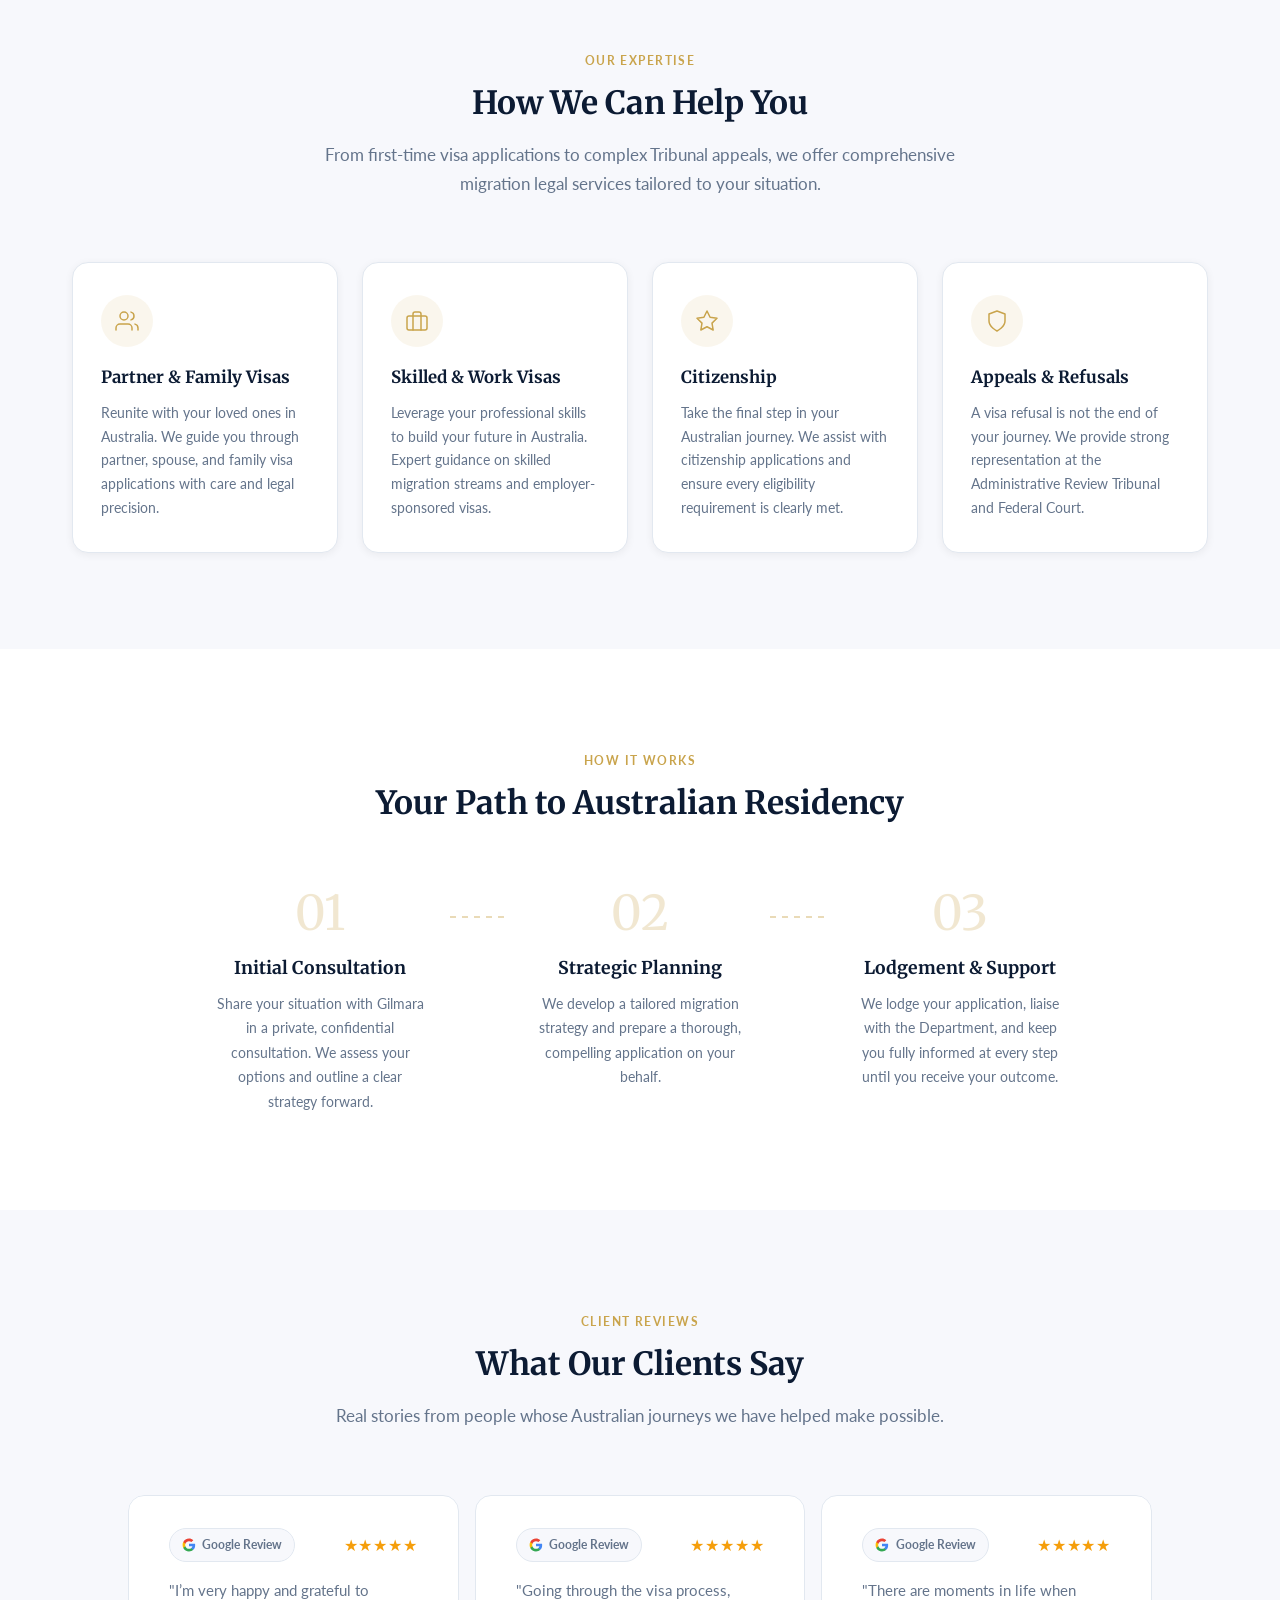
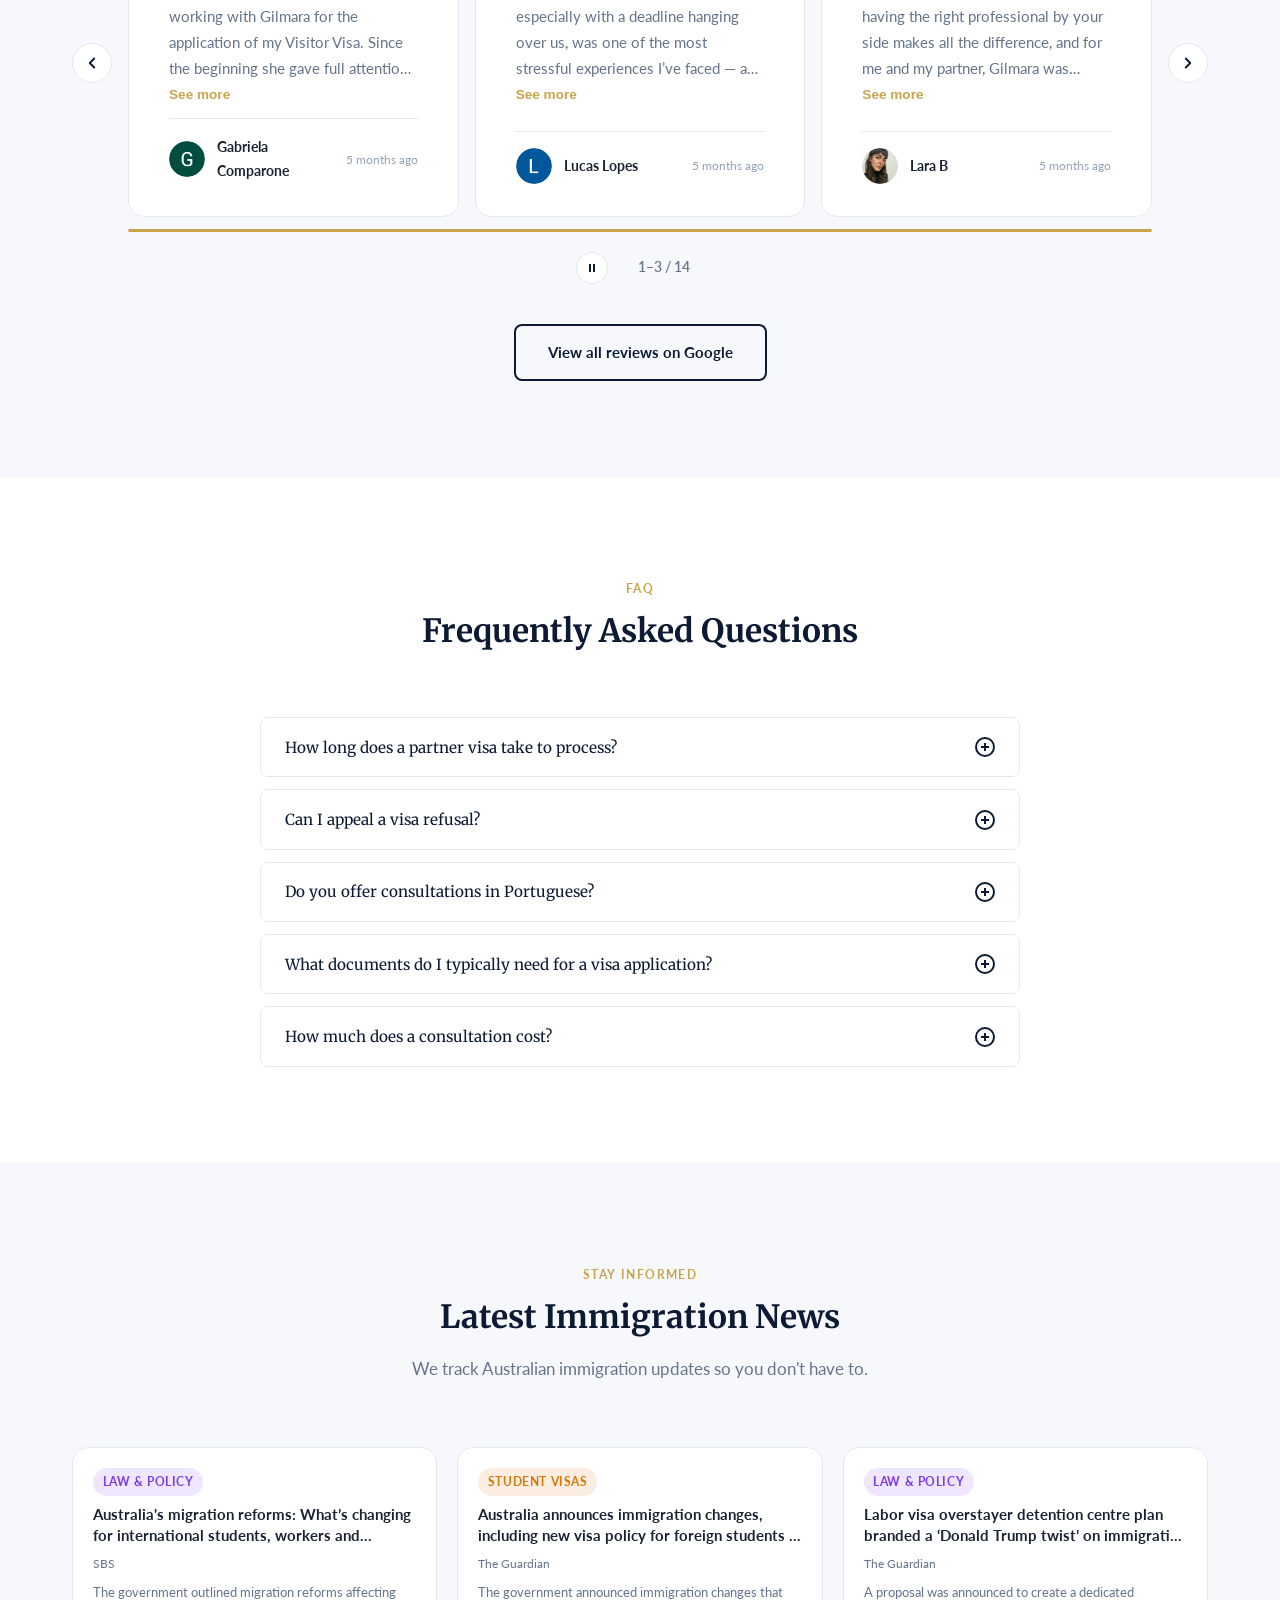
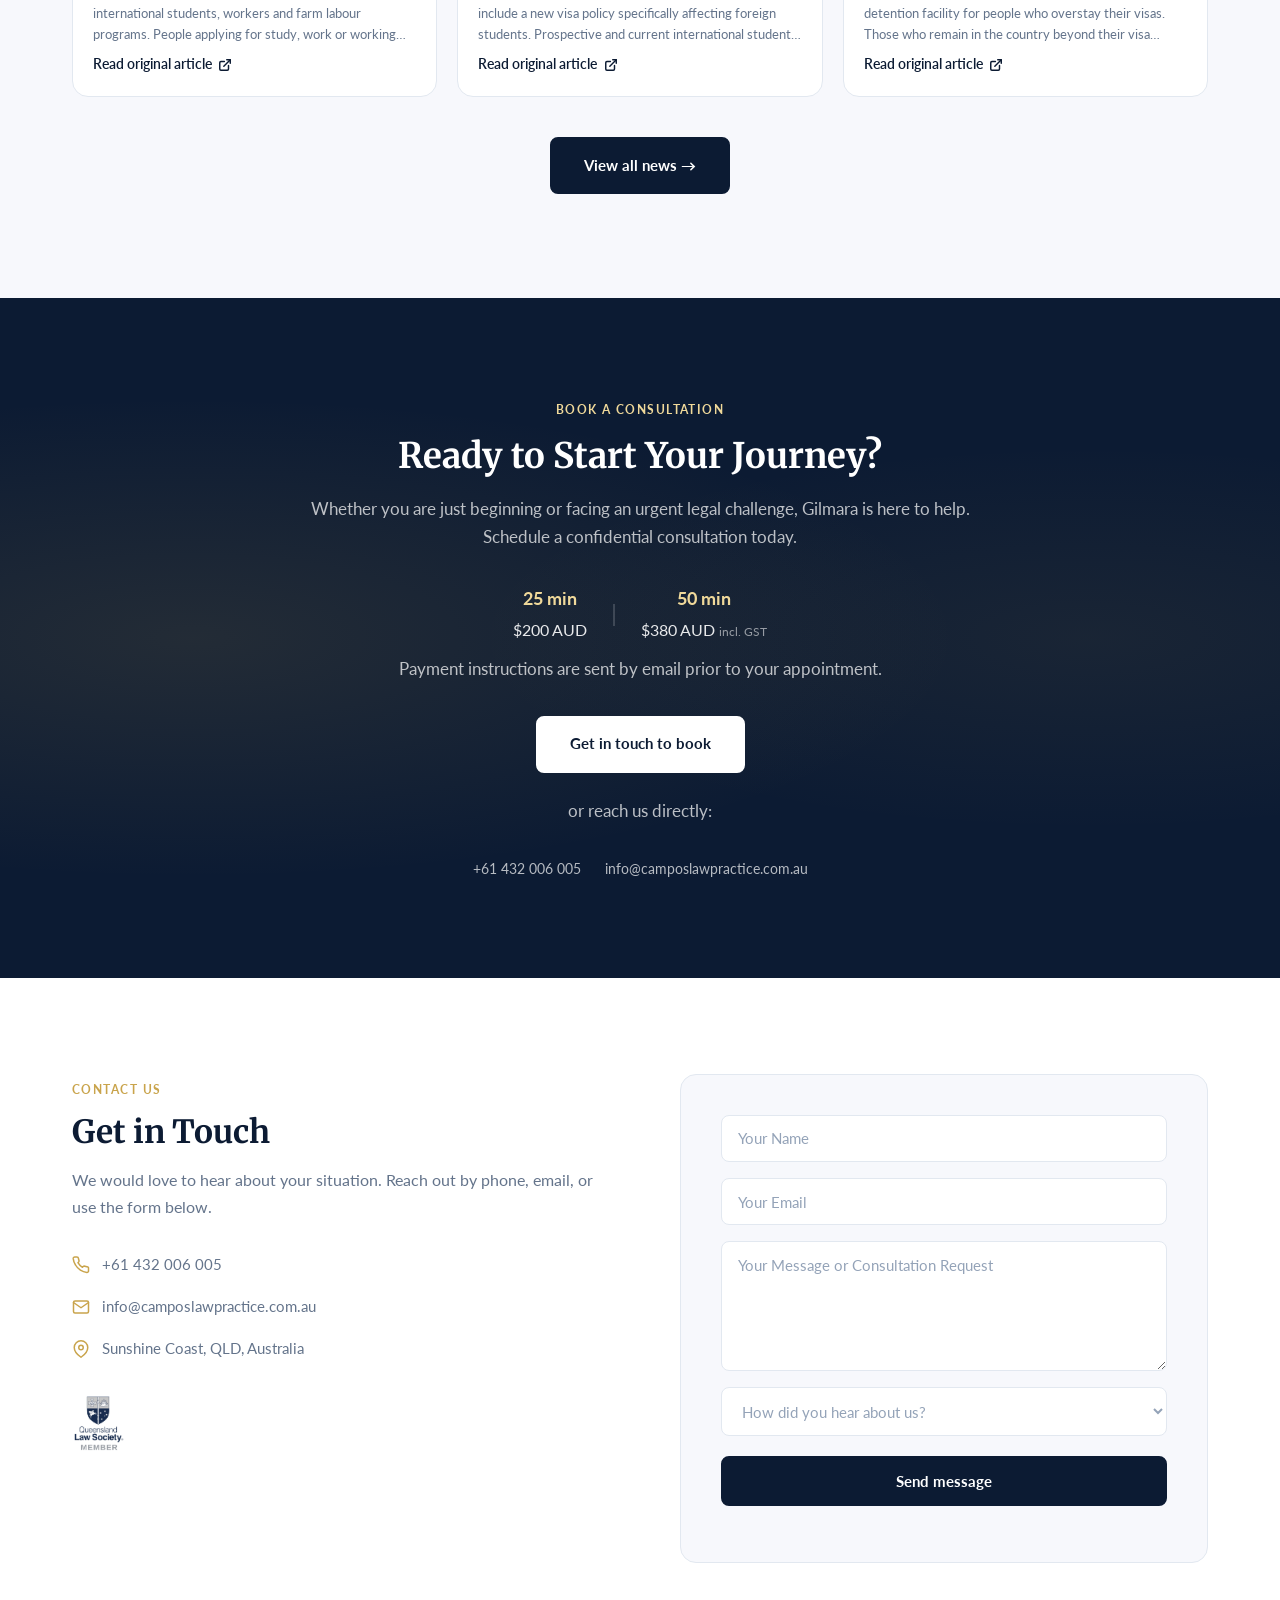
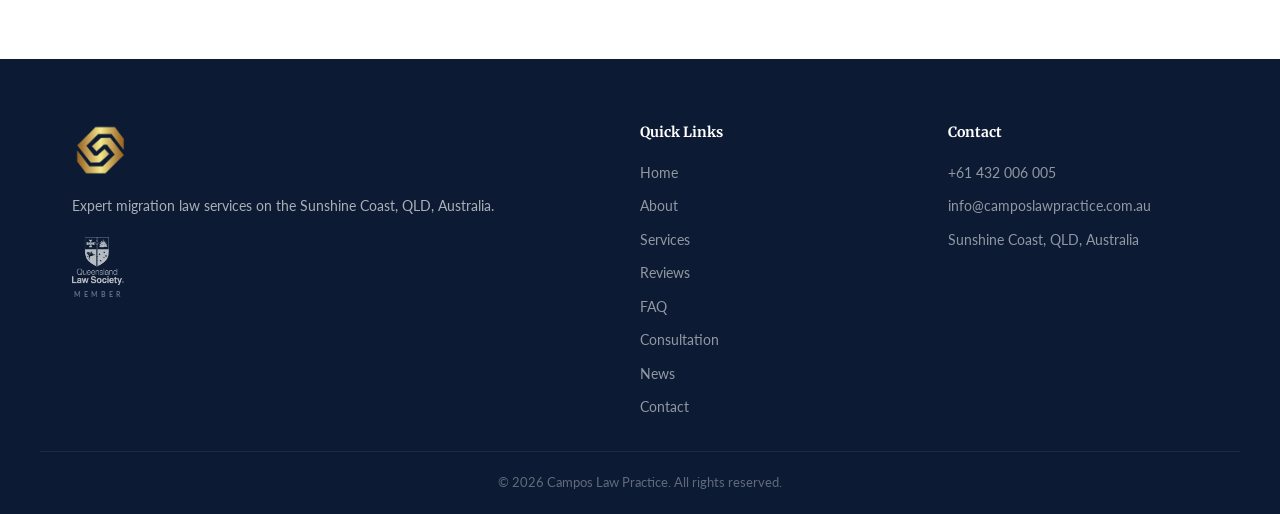
==== commit 94c2a9ca: "chore: hide News item from v2 top navigation Keeps news.html, news.json, and the footer News link un" ====
--- a/v2/index.html
+++ b/v2/index.html
@@ -67,7 +67,6 @@
         <li><a href="#reviews" data-key="nav-reviews"></a></li>
         <li><a href="#faq" data-key="nav-faq"></a></li>
         <li><a href="#appointment" data-key="nav-appointment"></a></li>
-        <li><a href="news.html" data-key="nav-news"></a></li>
         <li><a href="#contact" data-key="nav-contact"></a></li>
       </ul>
       <div class="nav-right">
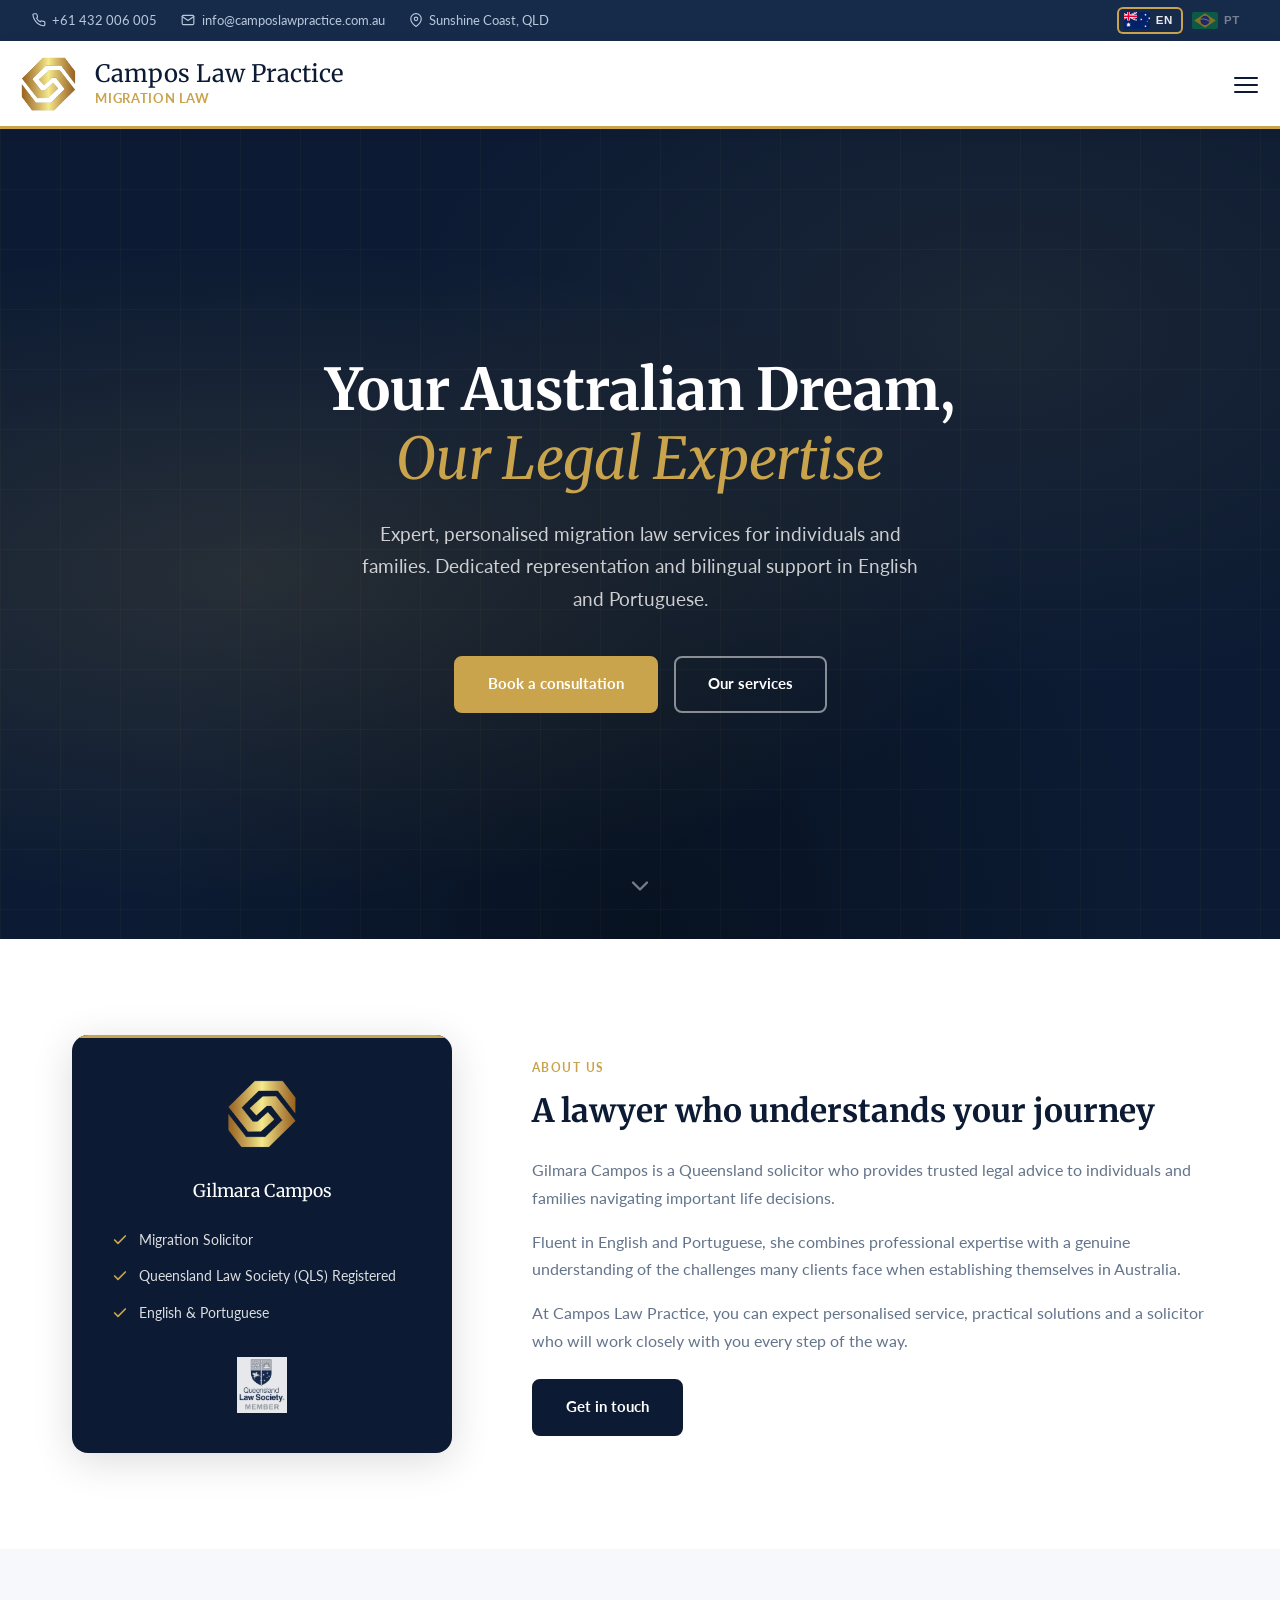
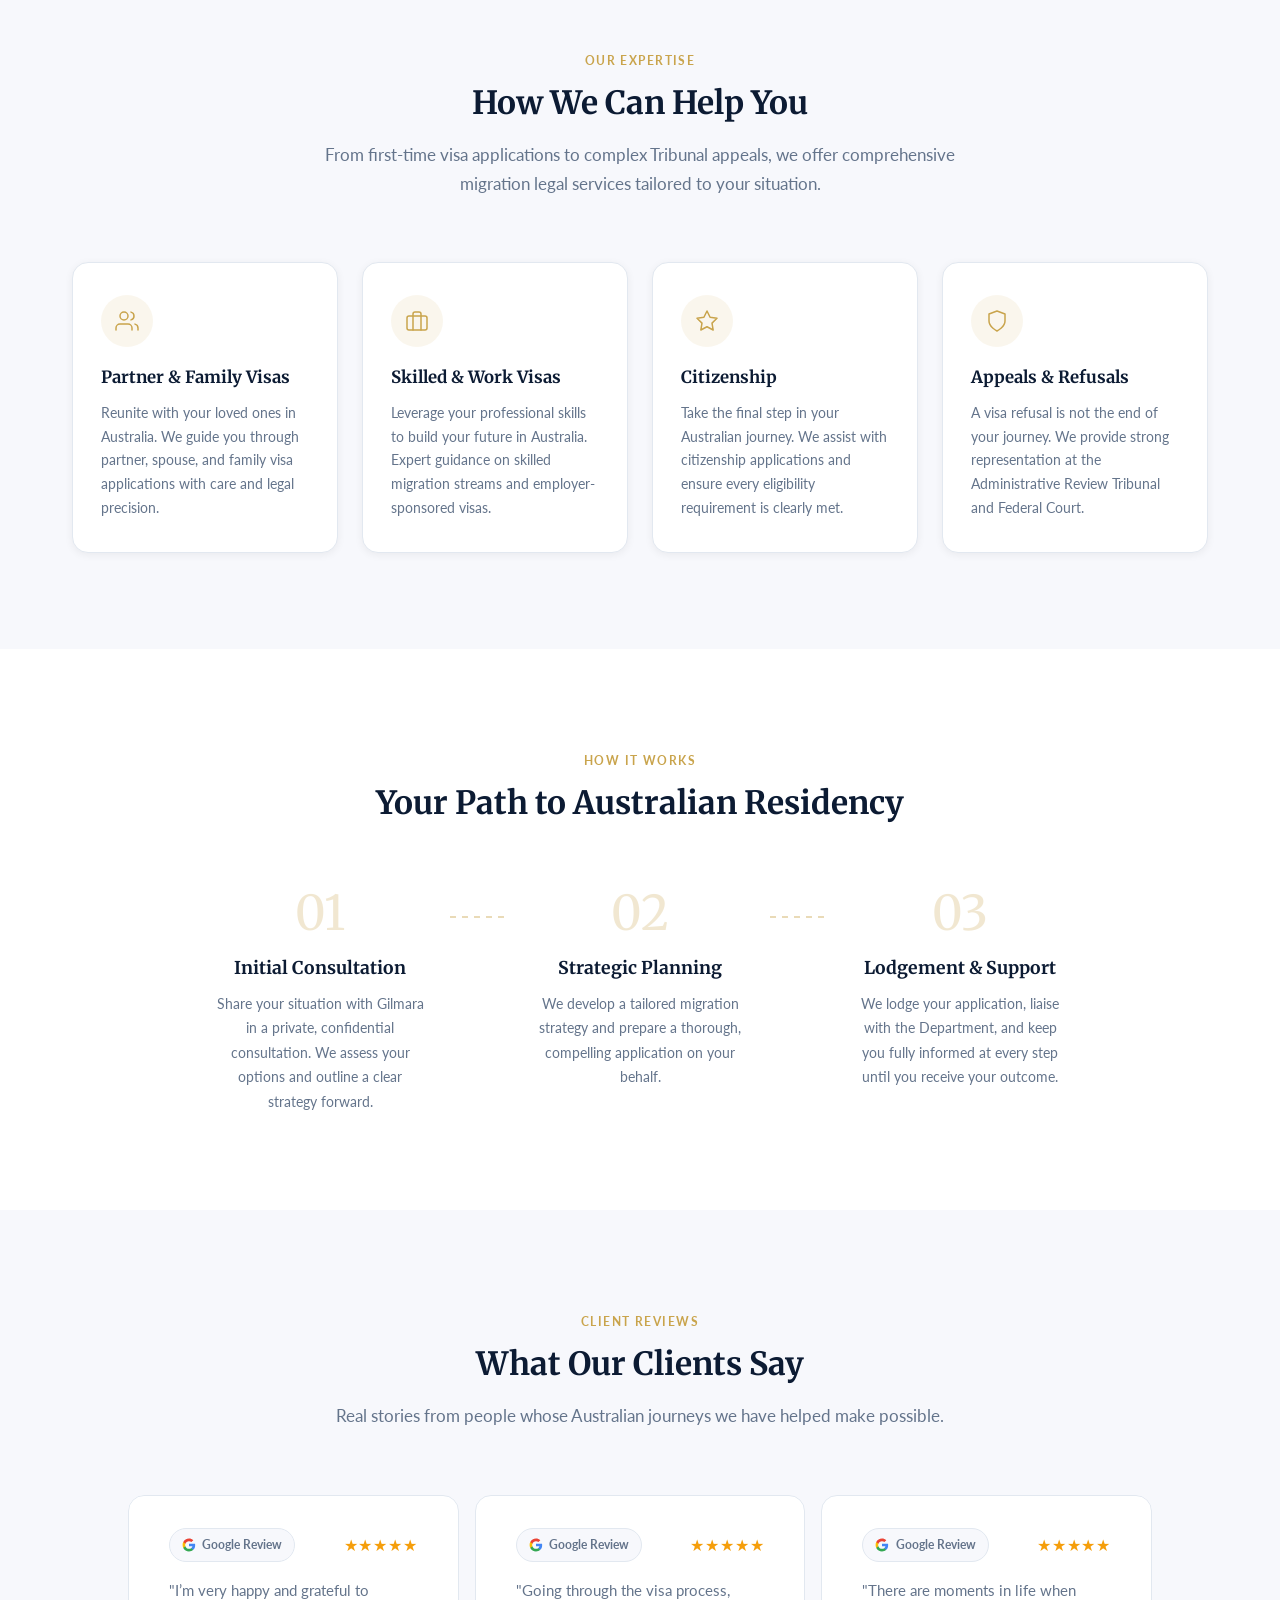
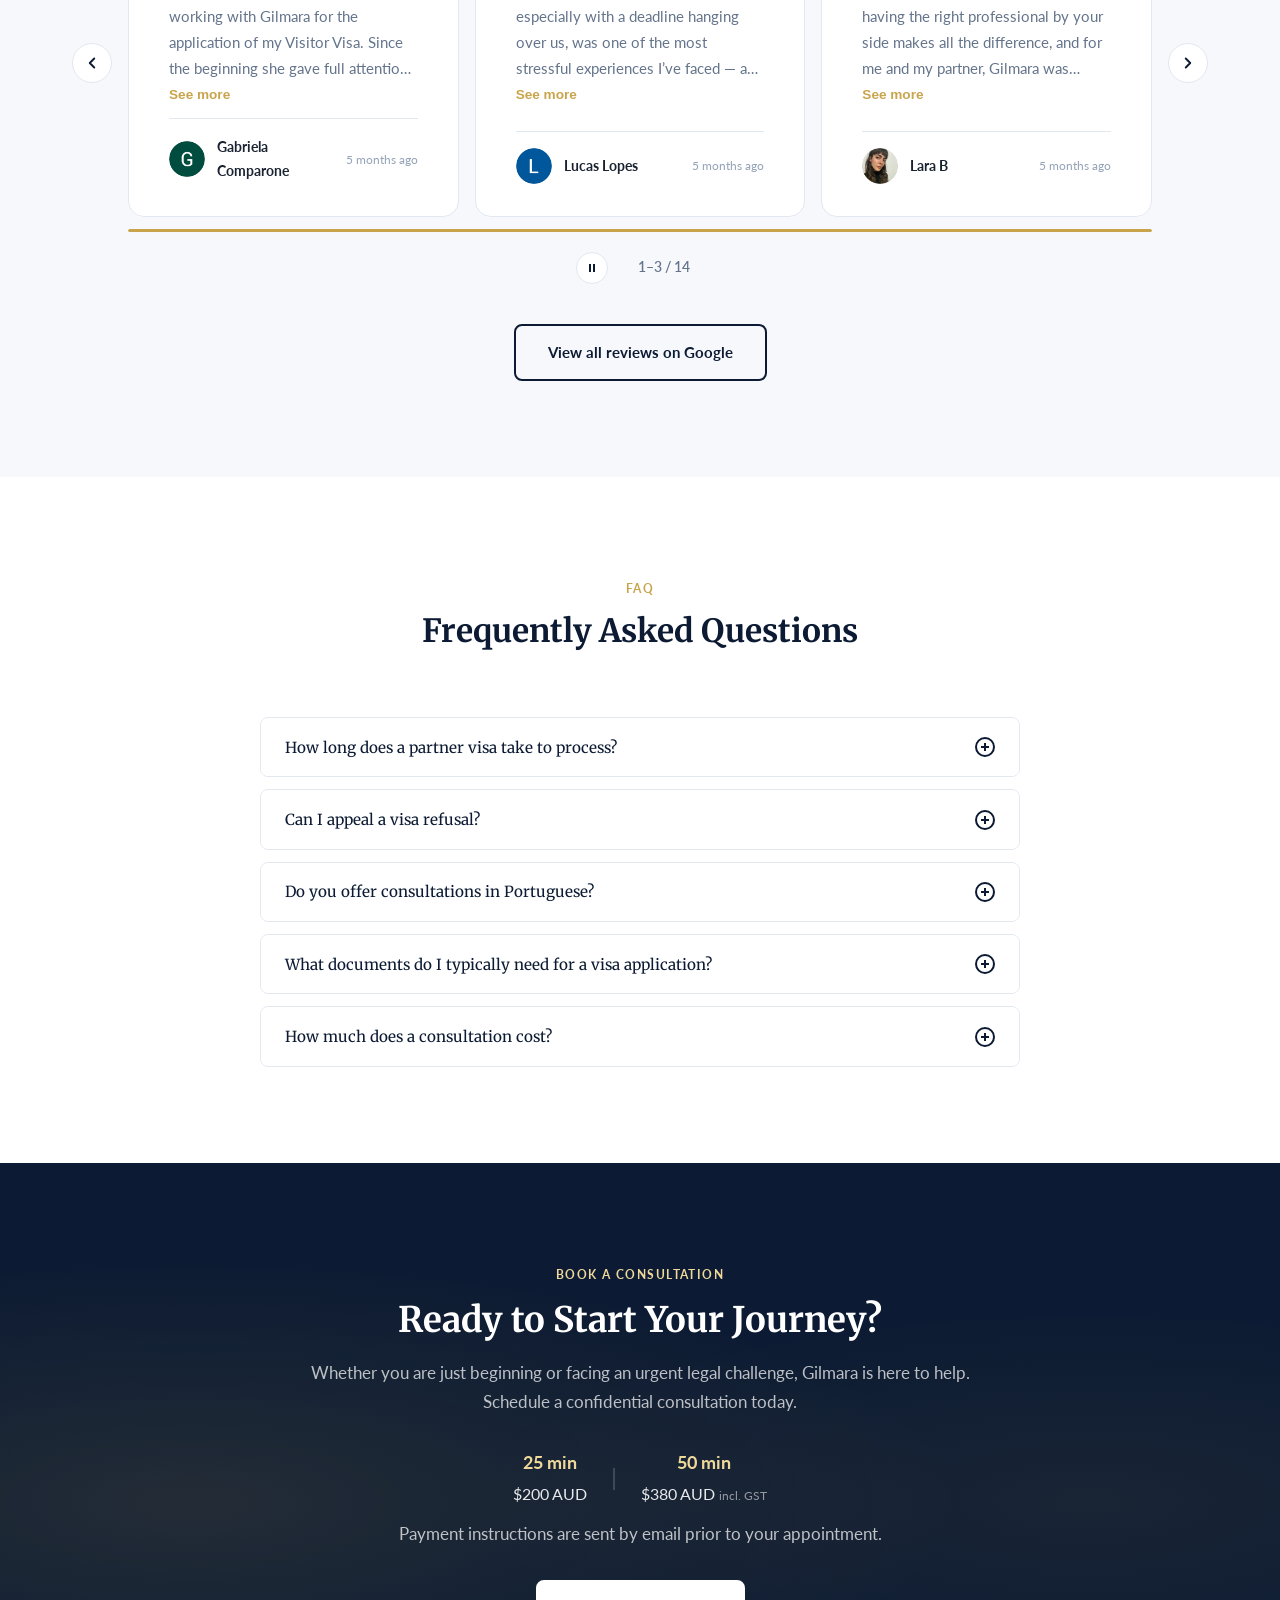
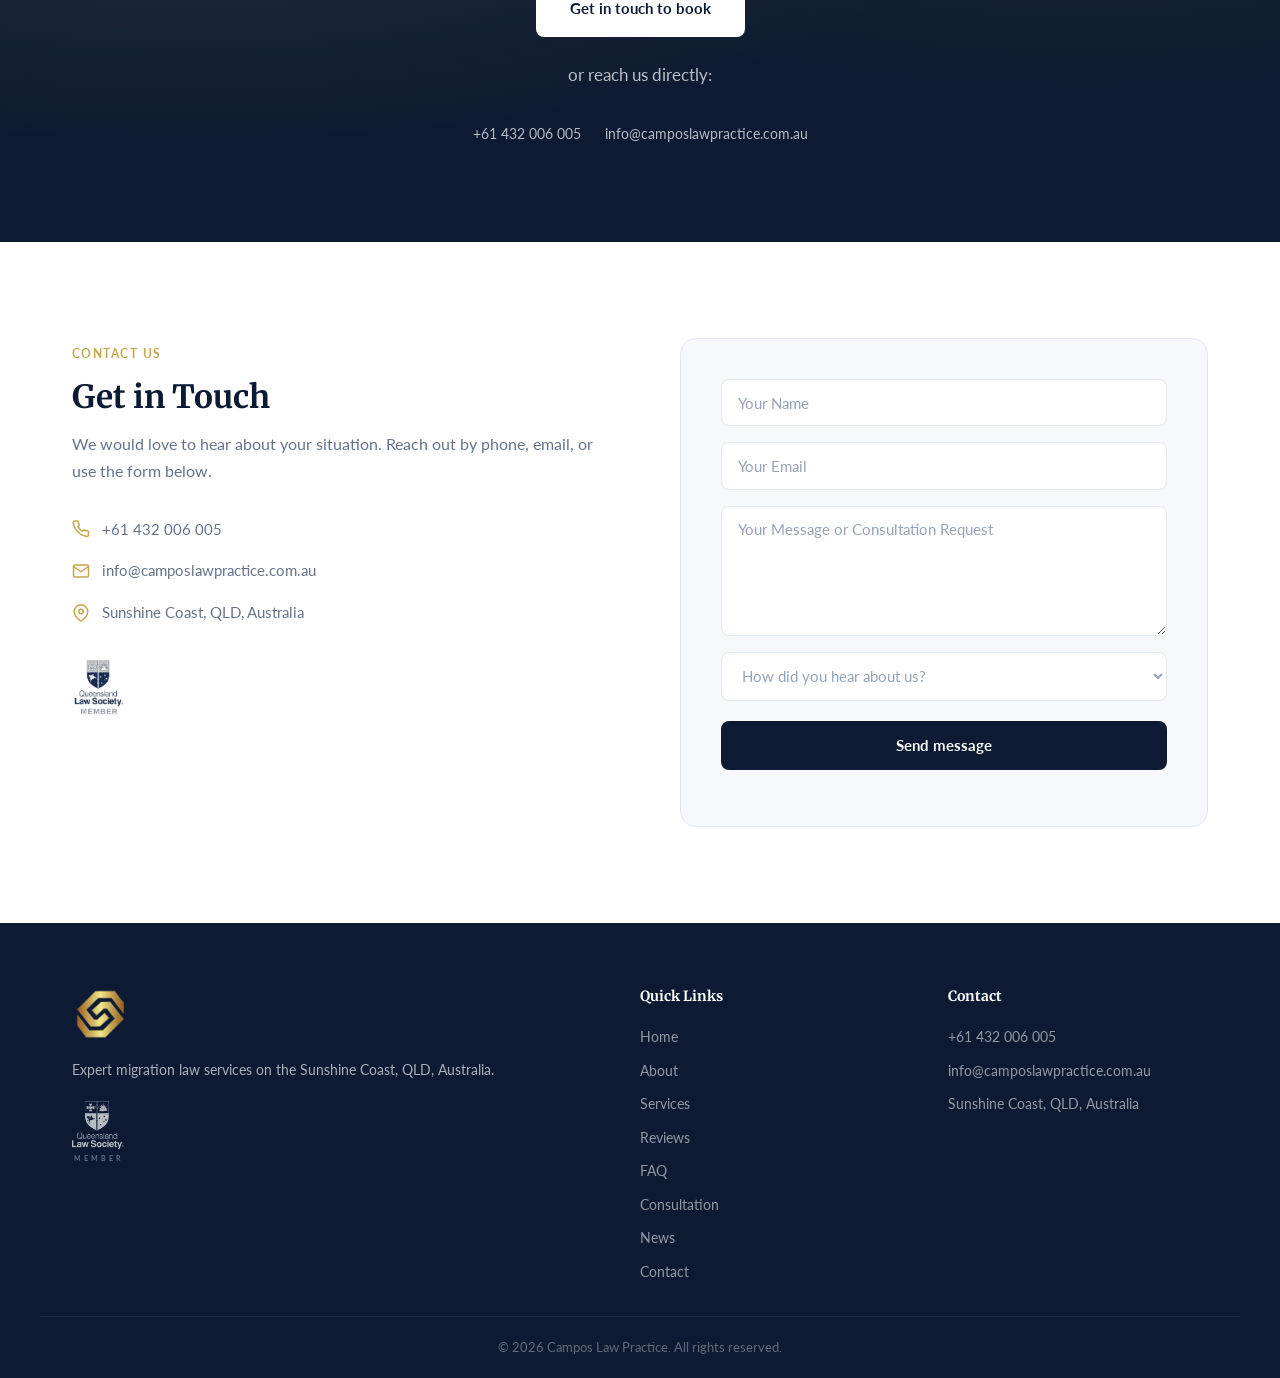
==== commit 2a3719b7: "chore: comment out News CTA section in v2 Hides the "Latest Immigration News" block (section#news-ct" ====
--- a/v2/index.html
+++ b/v2/index.html
@@ -67,6 +67,15 @@
         <li><a href="#reviews" data-key="nav-reviews"></a></li>
         <li><a href="#faq" data-key="nav-faq"></a></li>
         <li><a href="#appointment" data-key="nav-appointment"></a></li>
+        <li class="dropdown">
+          <a href="javascript:void(0)" class="dropdown-toggle" data-key="nav-resources"></a>
+          <ul class="dropdown-menu">
+            <li><a href="https://www.homeaffairs.gov.au/" target="_blank" rel="noopener noreferrer">Department of Home Affairs</a></li>
+            <li><a href="https://minister.homeaffairs.gov.au/TonyBurke/Pages/Welcome.aspx" target="_blank" rel="noopener noreferrer">Minister for Home Affairs</a></li>
+            <li><a href="https://minister.homeaffairs.gov.au/MattThistlethwaite/Pages/Welcome.aspx" target="_blank" rel="noopener noreferrer">Assistant Minister for Home Affairs</a></li>
+            <li><a href="https://www.art.gov.au/" target="_blank" rel="noopener noreferrer">Administrative Review Tribunal (ART)</a></li>
+          </ul>
+        </li>
         <li><a href="#contact" data-key="nav-contact"></a></li>
       </ul>
       <div class="nav-right">
@@ -289,7 +298,7 @@
     </div>
   </section>
 
-  <!-- ===== NEWS CTA ===== -->
+  <!-- ===== NEWS CTA =====
   <section id="news-cta" class="section section-alt">
     <div class="container">
       <div class="section-header" data-animate>
@@ -305,6 +314,7 @@
       </div>
     </div>
   </section>
+  -->
 
   <!-- ===== APPOINTMENT CTA ===== -->
   <section id="appointment" class="section cta-section">
--- a/v2/style.css
+++ b/v2/style.css
@@ -302,6 +302,7 @@
   position: absolute;
   left: 50%;
   transform: translateX(-50%);
+  z-index: 10;
 }
 
 .nav-links a {
@@ -326,6 +327,57 @@
 .nav-links a.active { color: var(--accent); }
 .nav-links a:hover::after,
 .nav-links a.active::after { width: 100%; }
+
+/* ===== NAV DROPDOWN ===== */
+.nav-links li.dropdown {
+  position: relative;
+}
+
+.dropdown-menu {
+  list-style: none;
+  margin: 0;
+  padding: 0;
+  position: absolute;
+  top: 100%;
+  left: 0;
+  background: #fff;
+  box-shadow: 0 4px 12px rgba(0,0,0,0.15);
+  min-width: 260px;
+  z-index: 20;
+  opacity: 0;
+  visibility: hidden;
+  transform: translateY(10px);
+  transition: opacity 0.25s ease, transform 0.25s ease, visibility 0.25s;
+}
+
+.dropdown:hover .dropdown-menu,
+.dropdown.open .dropdown-menu {
+  opacity: 1;
+  visibility: visible;
+  transform: translateY(0);
+}
+
+.dropdown-menu li {
+  width: 100%;
+}
+
+.dropdown-menu a {
+  display: block;
+  padding: 0.75rem 1.25rem;
+  white-space: nowrap;
+  color: var(--primary);
+  font-weight: 700;
+  font-size: 0.88rem;
+}
+
+.dropdown-menu a::after {
+  display: none;
+}
+
+.dropdown-menu a:hover {
+  background: var(--bg-alt);
+  color: var(--accent);
+}
 
 .nav-right {
   display: flex;
@@ -1317,6 +1369,25 @@
   .nav-links a::after { display: none; }
   .nav-links a.active { color: var(--accent); background: var(--bg-alt); }
   .nav-links li:last-child a { border-bottom: none; }
+
+  .dropdown-menu {
+    position: static;
+    box-shadow: none;
+    opacity: 1;
+    visibility: hidden;
+    max-height: 0;
+    overflow: hidden;
+    transform: none;
+    transition: max-height 0.3s ease;
+  }
+  .dropdown.open .dropdown-menu {
+    visibility: visible;
+    max-height: 400px;
+  }
+  .dropdown-menu a {
+    padding-left: 2.75rem;
+    border-bottom: 1px solid var(--border);
+  }
 }
 
 @media (max-width: 768px) {
